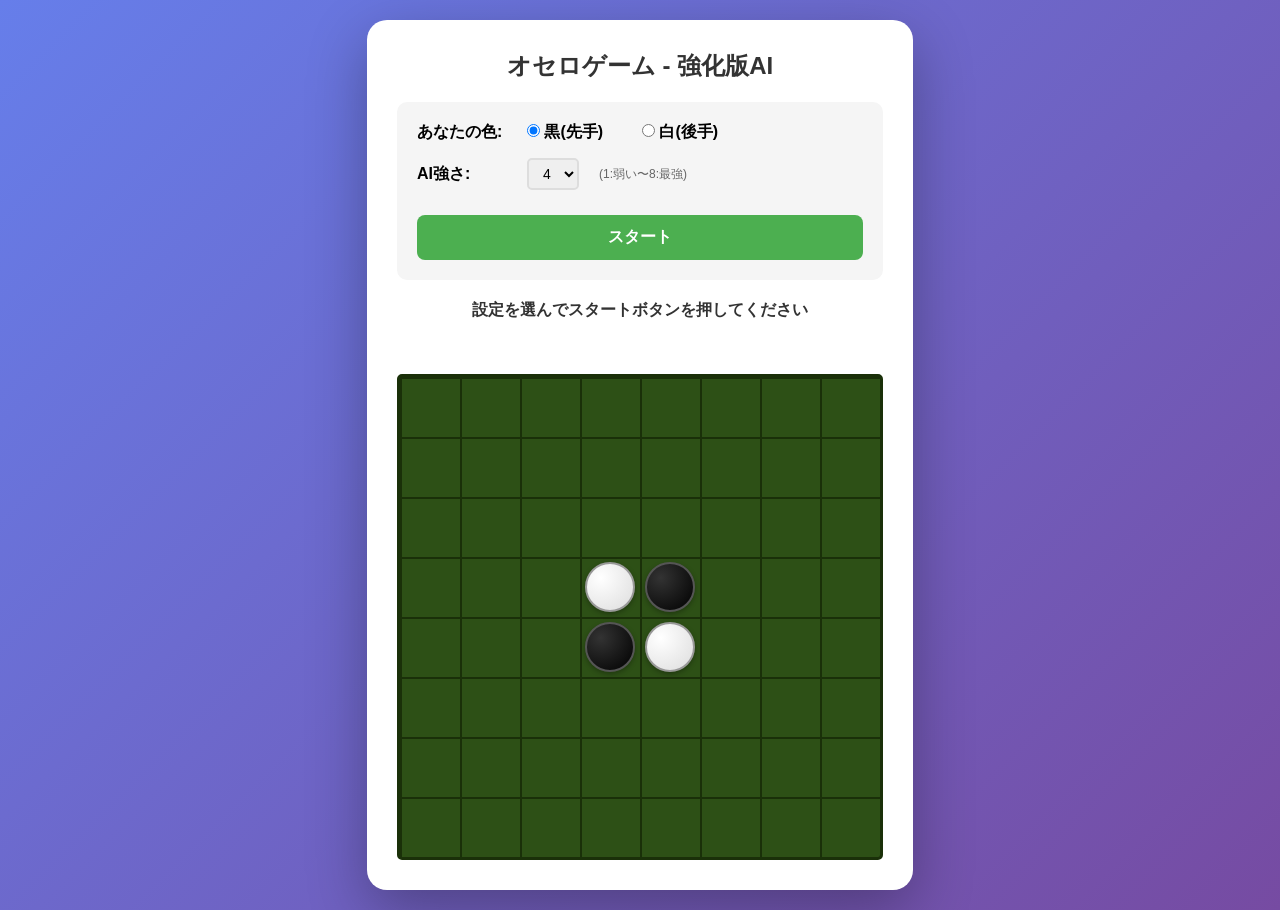
==== index.html @ 438a34d8 "first commit" ====
<!DOCTYPE html>
<html lang="ja">
<head>
    <meta charset="UTF-8">
    <meta name="viewport" content="width=device-width, initial-scale=1.0">
    <title>オセロゲーム - 強化版AI</title>
    <style>
        * {
            margin: 0;
            padding: 0;
            box-sizing: border-box;
        }

        body {
            font-family: 'Arial', sans-serif;
            display: flex;
            justify-content: center;
            align-items: center;
            min-height: 100vh;
            background: linear-gradient(135deg, #667eea 0%, #764ba2 100%);
            padding: 20px;
        }

        .container {
            background: white;
            border-radius: 20px;
            padding: 30px;
            box-shadow: 0 20px 60px rgba(0, 0, 0, 0.3);
            max-width: 600px;
        }

        h1 {
            text-align: center;
            color: #333;
            margin-bottom: 20px;
            font-size: 24px;
        }

        .settings {
            background: #f5f5f5;
            padding: 20px;
            border-radius: 10px;
            margin-bottom: 20px;
        }

        .setting-row {
            margin-bottom: 15px;
            display: flex;
            align-items: center;
            gap: 10px;
        }

        .setting-row label {
            font-weight: bold;
            min-width: 100px;
        }

        .radio-group {
            display: flex;
            gap: 15px;
        }

        select {
            padding: 5px 10px;
            border: 2px solid #ddd;
            border-radius: 5px;
            font-size: 14px;
        }

        .warning {
            font-size: 12px;
            color: #666;
            margin-left: 10px;
        }

        .warning.red {
            color: red;
        }

        .start-button {
            width: 100%;
            padding: 12px;
            font-size: 16px;
            font-weight: bold;
            border: none;
            border-radius: 8px;
            cursor: pointer;
            transition: all 0.3s;
            margin-top: 10px;
        }

        .start-button.green {
            background: #4CAF50;
            color: white;
        }

        .start-button.orange {
            background: #FF9800;
            color: white;
        }

        .start-button:hover {
            transform: translateY(-2px);
            box-shadow: 0 4px 12px rgba(0, 0, 0, 0.2);
        }

        .result {
            text-align: center;
            font-size: 18px;
            font-weight: bold;
            margin: 15px 0;
            padding: 15px;
            border-radius: 10px;
            min-height: 24px;
            display: none;
        }

        .result.win {
            background: #4CAF50;
            color: white;
            display: block;
        }

        .result.lose {
            background: #f44336;
            color: white;
            display: block;
        }

        .result.draw {
            background: #FF9800;
            color: white;
            display: block;
        }

        .status {
            text-align: center;
            font-size: 16px;
            font-weight: bold;
            margin: 15px 0;
            color: #333;
            min-height: 24px;
        }

        .ai-status {
            text-align: center;
            font-size: 14px;
            color: #2196F3;
            margin-bottom: 15px;
            min-height: 20px;
        }

        #board {
            width: 480px;
            height: 480px;
            margin: 0 auto;
            background: #2d5016;
            border: 3px solid #1a3009;
            border-radius: 5px;
            position: relative;
            cursor: pointer;
            box-sizing: content-box;
        }

        .cell {
            position: absolute;
            border: 1px solid #1a3009;
        }

        .piece {
            position: absolute;
            border-radius: 50%;
            transition: all 0.3s;
            box-shadow: 0 2px 5px rgba(0, 0, 0, 0.3);
        }

        .piece.black {
            background: radial-gradient(circle at 30% 30%, #333, #000);
            border: 2px solid #555;
        }

        .piece.white {
            background: radial-gradient(circle at 30% 30%, #fff, #ddd);
            border: 2px solid #999;
        }

        .hint {
            position: absolute;
            border-radius: 50%;
            pointer-events: none;
        }

        .hint.yellow {
            background: rgba(255, 235, 59, 0.6);
        }

        .hint.gray {
            background: rgba(200, 200, 200, 0.4);
        }

        .last-move {
            position: absolute;
            border-radius: 50%;
            background: red;
            border: 2px solid darkred;
            pointer-events: none;
        }

        @media (max-width: 600px) {
            #board {
                width: 320px;
                height: 320px;
            }

            .container {
                padding: 15px;
            }
        }
    </style>
</head>
<body>
    <div class="container">
        <h1>オセロゲーム - 強化版AI</h1>
        
        <div class="settings">
            <div class="setting-row">
                <label>あなたの色:</label>
                <div class="radio-group">
                    <label><input type="radio" name="color" value="1" checked> 黒(先手)</label>
                    <label><input type="radio" name="color" value="2"> 白(後手)</label>
                </div>
            </div>
            
            <div class="setting-row">
                <label>AI強さ:</label>
                <select id="depth">
                    <option value="1">1</option>
                    <option value="2">2</option>
                    <option value="3">3</option>
                    <option value="4" selected>4</option>
                    <option value="5">5</option>
                    <option value="6">6</option>
                    <option value="7">7</option>
                    <option value="8">8</option>
                </select>
                <span class="warning" id="depthWarning">(1:弱い〜8:最強)</span>
            </div>
            
            <button class="start-button green" id="startButton">スタート</button>
        </div>
        
        <div class="result" id="result"></div>
        <div class="status" id="status">設定を選んでスタートボタンを押してください</div>
        <div class="ai-status" id="aiStatus"></div>
        
        <div id="board"></div>
    </div>

    <script>
        class OthelloGame {
            constructor() {
                this.boardSize = 8;
                this.cellSize = 60;
                this.board = [];
                this.currentPlayer = 1;
                this.gameOver = false;
                this.thinking = false;
                this.lastCpuMove = null;
                this.gameStarted = false;
                this.playerColor = 1;
                this.cpuColor = 2;
                this.searchDepth = 4;
                this.nodesSearched = 0;
                this.winningTree = {};
                this.thinkingInterval = null;
                this.thinkingIndex = 0;
                this.thinkingSymbols = ['|', '/', '-', '\\'];
                this.thinkingBaseText = '';
                
                this.positionWeights = [
                    [120, -20,  20,   5,   5,  20, -20, 120],
                    [-20, -40,  -5,  -5,  -5,  -5, -40, -20],
                    [ 20,  -5,  15,   3,   3,  15,  -5,  20],
                    [  5,  -5,   3,   3,   3,   3,  -5,   5],
                    [  5,  -5,   3,   3,   3,   3,  -5,   5],
                    [ 20,  -5,  15,   3,   3,  15,  -5,  20],
                    [-20, -40,  -5,  -5,  -5,  -5, -40, -20],
                    [120, -20,  20,   5,   5,  20, -20, 120]
                ];
                
                this.initElements();
                this.initEventListeners();
                this.drawInitialBoard();
            }
            
            initElements() {
                this.boardElement = document.getElementById('board');
                this.statusElement = document.getElementById('status');
                this.aiStatusElement = document.getElementById('aiStatus');
                this.resultElement = document.getElementById('result');
                this.startButton = document.getElementById('startButton');
                this.depthSelect = document.getElementById('depth');
                this.depthWarning = document.getElementById('depthWarning');
                
                if (window.innerWidth <= 600) {
                    this.cellSize = 40;
                    this.boardElement.style.width = '320px';
                    this.boardElement.style.height = '320px';
                }
            }
            
            initEventListeners() {
                this.startButton.addEventListener('click', () => this.toggleGame());
                this.depthSelect.addEventListener('change', () => this.updateDepthWarning());
                this.boardElement.addEventListener('click', (e) => this.onClick(e));
            }
            
            updateDepthWarning() {
                const depth = parseInt(this.depthSelect.value);
                if (depth >= 6) {
                    this.depthWarning.textContent = '(1:弱い〜8:最強) ※思考時間が長くなる可能性あり';
                    this.depthWarning.classList.add('red');
                } else {
                    this.depthWarning.textContent = '(1:弱い〜8:最強)';
                    this.depthWarning.classList.remove('red');
                }
            }
            
            toggleGame() {
                if (!this.gameStarted) {
                    this.startGame();
                } else {
                    this.stopGame();
                }
            }
            
            startGame() {
                this.gameStarted = true;
                this.gameOver = false;
                this.thinking = false;
                this.winningTree = {};
                
                const colorRadios = document.querySelectorAll('input[name="color"]');
                this.playerColor = parseInt(Array.from(colorRadios).find(r => r.checked).value);
                this.cpuColor = 3 - this.playerColor;
                this.searchDepth = parseInt(this.depthSelect.value);
                
                this.startButton.textContent = '中断';
                this.startButton.classList.remove('green');
                this.startButton.classList.add('orange');
                this.depthSelect.disabled = true;
                colorRadios.forEach(r => r.disabled = true);
                
                this.resetBoard();
                this.currentPlayer = 1;
                this.drawBoard();
                this.updateStatus();
                
                if (this.playerColor === 2) {
                    setTimeout(() => this.cpuTurn(), 500);
                }
            }
            
            stopGame() {
                this.gameStarted = false;
                this.gameOver = false;
                this.thinking = false;
                this.winningTree = {};
                this.stopThinkingAnimation();
                
                this.startButton.textContent = 'スタート';
                this.startButton.classList.remove('orange');
                this.startButton.classList.add('green');
                this.depthSelect.disabled = false;
                document.querySelectorAll('input[name="color"]').forEach(r => r.disabled = false);
                
                this.aiStatusElement.textContent = '';
                this.resultElement.style.display = 'none';
                this.resultElement.className = 'result';
                this.statusElement.textContent = '設定を選んでスタートボタンを押してください';
            }
            
            resetBoard() {
                this.board = Array(this.boardSize).fill().map(() => Array(this.boardSize).fill(0));
                const mid = this.boardSize / 2;
                this.board[mid-1][mid-1] = this.board[mid][mid] = 2;
                this.board[mid-1][mid] = this.board[mid][mid-1] = 1;
                this.lastCpuMove = null;
                this.nodesSearched = 0;
            }
            
            drawInitialBoard() {
                this.boardElement.innerHTML = '';
                
                for (let i = 0; i <= this.boardSize; i++) {
                    const vLine = document.createElement('div');
                    vLine.style.cssText = `
                        position: absolute;
                        left: ${i * this.cellSize}px;
                        top: 0;
                        width: 2px;
                        height: ${this.boardSize * this.cellSize}px;
                        background: #1a3009;
                    `;
                    this.boardElement.appendChild(vLine);
                    
                    const hLine = document.createElement('div');
                    hLine.style.cssText = `
                        position: absolute;
                        left: 0;
                        top: ${i * this.cellSize}px;
                        width: ${this.boardSize * this.cellSize}px;
                        height: 2px;
                        background: #1a3009;
                    `;
                    this.boardElement.appendChild(hLine);
                }
                
                const mid = this.boardSize / 2;
                this.drawPiece(mid-1, mid-1, 2);
                this.drawPiece(mid, mid, 2);
                this.drawPiece(mid-1, mid, 1);
                this.drawPiece(mid, mid-1, 1);
            }
            
            drawBoard() {
                const pieces = this.boardElement.querySelectorAll('.piece, .hint, .last-move');
                pieces.forEach(p => p.remove());
                
                for (let row = 0; row < this.boardSize; row++) {
                    for (let col = 0; col < this.boardSize; col++) {
                        if (this.board[row][col] !== 0) {
                            this.drawPiece(row, col, this.board[row][col]);
                        }
                    }
                }
                
                if (!this.gameOver && this.gameStarted) {
                    const validMoves = this.getValidMoves(this.currentPlayer);
                    const hintColor = this.currentPlayer === this.playerColor ? 'yellow' : 'gray';
                    
                    validMoves.forEach(([row, col]) => {
                        const hint = document.createElement('div');
                        hint.className = `hint ${hintColor}`;
                        const x = col * this.cellSize + this.cellSize / 2;
                        const y = row * this.cellSize + this.cellSize / 2;
                        hint.style.cssText = `
                            left: ${x - 6}px;
                            top: ${y - 6}px;
                            width: 12px;
                            height: 12px;
                        `;
                        this.boardElement.appendChild(hint);
                    });
                }
                
                if (this.lastCpuMove) {
                    const [row, col] = this.lastCpuMove;
                    const marker = document.createElement('div');
                    marker.className = 'last-move';
                    const x = col * this.cellSize + this.cellSize / 2;
                    const y = row * this.cellSize + this.cellSize / 2;
                    marker.style.cssText = `
                        left: ${x - 8}px;
                        top: ${y - 8}px;
                        width: 16px;
                        height: 16px;
                    `;
                    this.boardElement.appendChild(marker);
                }
            }
            
            drawPiece(row, col, player) {
                const piece = document.createElement('div');
                piece.className = `piece ${player === 1 ? 'black' : 'white'}`;
                const x = col * this.cellSize + 5;
                const y = row * this.cellSize + 5;
                const size = this.cellSize - 10;
                piece.style.cssText = `
                    left: ${x}px;
                    top: ${y}px;
                    width: ${size}px;
                    height: ${size}px;
                `;
                this.boardElement.appendChild(piece);
            }
            
            onClick(event) {
                if (this.gameOver || this.currentPlayer !== this.playerColor || 
                    this.thinking || !this.gameStarted) {
                    return;
                }
                
                const rect = this.boardElement.getBoundingClientRect();
                const x = event.clientX - rect.left;
                const y = event.clientY - rect.top;
                
                const col = Math.floor(x / this.cellSize);
                const row = Math.floor(y / this.cellSize);
                
                if (row >= 0 && row < this.boardSize && col >= 0 && col < this.boardSize) {
                    if (this.isValidMove(row, col, this.currentPlayer)) {
                        this.lastCpuMove = null;
                        this.makeMove(row, col, this.currentPlayer);
                        this.drawBoard();
                        this.updateStatus();
                        
                        if (!this.gameOver) {
                            // 相手が置けるかチェック
                            const opponentMoves = this.getValidMoves(this.currentPlayer);
                            if (opponentMoves.length === 0) {
                                // 相手が置けない場合、自分のターンに戻る
                                this.currentPlayer = this.playerColor;
                                this.drawBoard();
                                this.updateStatus();
                                
                                // 自分も置けない場合はゲーム終了
                                const myMoves = this.getValidMoves(this.playerColor);
                                if (myMoves.length === 0) {
                                    this.checkGameOver();
                                }
                            } else if (this.currentPlayer === this.cpuColor) {
                                // CPUのターンなら実行
                                setTimeout(() => this.cpuTurn(), 300);
                            }
                        }
                    }
                }
            }
            
            cpuTurn() {
                if (this.gameOver || this.thinking || !this.gameStarted || 
                    this.currentPlayer !== this.cpuColor) {
                    return;
                }
                
                const validMoves = this.getValidMoves(this.cpuColor);
                if (validMoves.length === 0) {
                    this.currentPlayer = this.playerColor;
                    this.checkGameOver();
                    return;
                }
                
                const boardHash = this.getBoardHash();
                if (this.winningTree[boardHash]) {
                    const bestMove = this.winningTree[boardHash];
                    this.lastCpuMove = bestMove;
                    this.makeMove(bestMove[0], bestMove[1], this.cpuColor);
                    this.drawBoard();
                    this.updateStatus();
                    this.aiStatusElement.textContent = '必勝 | 勝ち筋ツリーから即座に応手';
                    if (!this.gameOver) {
                        // プレイヤーが置けるかチェック
                        const playerMoves = this.getValidMoves(this.playerColor);
                        if (playerMoves.length === 0) {
                            // プレイヤーが置けない場合、CPUが連続で打つ
                            this.currentPlayer = this.cpuColor;
                            this.drawBoard();
                            this.updateStatus();
                            
                            const cpuMoves = this.getValidMoves(this.cpuColor);
                            if (cpuMoves.length === 0) {
                                this.checkGameOver();
                            } else {
                                setTimeout(() => this.cpuTurn(), 1000);
                            }
                        }
                    }
                    return;
                }
                
                this.thinking = true;
                this.drawBoard();
                
                const emptyCells = this.board.flat().filter(c => c === 0).length;
                const thresholds = {1:3, 2:3, 3:5, 4:7, 5:9, 6:11, 7:11, 8:13};
                const threshold = thresholds[this.searchDepth] || 14;
                
                let depth;
                if (emptyCells <= threshold) {
                    depth = emptyCells;
                    this.thinkingBaseText = `AIが思考中...(終盤完全読み: 残り${emptyCells}手)`;
                } else {
                    depth = this.searchDepth;
                    this.thinkingBaseText = `AIが思考中...(深さ${depth}で探索)`;
                }
                
                this.startThinkingAnimation();
                
                setTimeout(() => {
                    const startTime = Date.now();
                    this.nodesSearched = 0;
                    
                    const [bestMove, bestScore] = this.alphaBetaSearch(depth, this.cpuColor);
                    const elapsed = (Date.now() - startTime) / 1000;
                    
                    this.finishCpuThinking(bestMove, bestScore, elapsed);
                }, 100);
            }
            
            startThinkingAnimation() {
                this.thinkingIndex = 0;
                this.updateThinkingAnimation();
            }
            
            updateThinkingAnimation() {
                if (this.thinking && this.gameStarted) {
                    const symbol = this.thinkingSymbols[this.thinkingIndex];
                    this.aiStatusElement.textContent = `${this.thinkingBaseText} ${symbol}`;
                    this.thinkingIndex = (this.thinkingIndex + 1) % this.thinkingSymbols.length;
                    this.thinkingInterval = setTimeout(() => this.updateThinkingAnimation(), 100);
                }
            }
            
            stopThinkingAnimation() {
                if (this.thinkingInterval) {
                    clearTimeout(this.thinkingInterval);
                    this.thinkingInterval = null;
                }
            }
            
            finishCpuThinking(bestMove, bestScore, elapsed) {
                this.stopThinkingAnimation();
                
                if (bestMove) {
                    this.lastCpuMove = bestMove;
                    this.makeMove(bestMove[0], bestMove[1], this.cpuColor);
                    this.drawBoard();
                    this.updateStatus();
                    
                    const scoreText = this.formatScore(bestScore);
                    this.aiStatusElement.textContent = 
                        `評価値: ${scoreText} | 探索ノード数: ${this.nodesSearched} | 時間: ${elapsed.toFixed(2)}秒`;
                }
                
                this.thinking = false;
                
                if (!this.gameOver) {
                    // プレイヤーが置けるかチェック
                    const playerMoves = this.getValidMoves(this.playerColor);
                    if (playerMoves.length === 0) {
                        // プレイヤーが置けない場合、CPUが連続で打つ
                        this.currentPlayer = this.cpuColor;
                        this.drawBoard();
                        this.updateStatus();
                        
                        // CPUも置けない場合はゲーム終了
                        const cpuMoves = this.getValidMoves(this.cpuColor);
                        if (cpuMoves.length === 0) {
                            this.checkGameOver();
                        } else {
                            setTimeout(() => this.cpuTurn(), 1000);
                        }
                    }
                }
            }
            
            formatScore(score) {
                if (score >= 10000) {
                    return `+${score - 10000}石差で勝ち`;
                } else if (score <= -10000) {
                    return `-${Math.abs(score + 10000)}石差で負け`;
                } else {
                    return score.toString();
                }
            }
            
            alphaBetaSearch(depth, player) {
                const validMoves = this.getValidMoves(player);
                
                if (validMoves.length === 0) {
                    return [null, this.evaluateBoard(player)];
                }
                
                let orderedMoves = this.orderMoves(validMoves, player);
                
                if (this.searchDepth >= 6 && orderedMoves.length > 8) {
                    orderedMoves = orderedMoves.slice(0, 8);
                }
                
                let bestMove = null;
                let alpha = -Infinity;
                const beta = Infinity;
                
                for (const move of orderedMoves) {
                    const boardCopy = this.copyBoard();
                    this.applyMove(move[0], move[1], player);
                    
                    const score = this.minimax(depth - 1, 3 - player, alpha, beta, false);
                    
                    this.board = boardCopy;
                    
                    if (score > alpha) {
                        alpha = score;
                        bestMove = move;
                    }
                }
                
                return [bestMove, alpha];
            }
            
            minimax(depth, player, alpha, beta, maximizing) {
                this.nodesSearched++;
                
                const emptyCells = this.board.flat().filter(c => c === 0).length;
                const playerStones = this.board.flat().filter(c => c === player).length;
                const opponent = 3 - player;
                const opponentStones = this.board.flat().filter(c => c === opponent).length;
                
                if (emptyCells === 0 || playerStones === 0 || opponentStones === 0) {
                    return this.evaluateBoard(this.cpuColor);
                }
                
                const validMoves = this.getValidMoves(player);
                const opponentMoves = this.getValidMoves(opponent);
                
                if (depth === 0 || (validMoves.length === 0 && opponentMoves.length === 0)) {
                    return this.evaluateBoard(this.cpuColor);
                }
                
                if (validMoves.length === 0) {
                    return this.minimax(depth - 1, opponent, alpha, beta, !maximizing);
                }
                
                let orderedMoves = this.orderMoves(validMoves, player);
                
                if (this.searchDepth >= 6 && orderedMoves.length > 6) {
                    orderedMoves = orderedMoves.slice(0, 6);
                }
                
                if (maximizing) {
                    let maxEval = -Infinity;
                    for (const move of orderedMoves) {
                        const boardCopy = this.copyBoard();
                        this.applyMove(move[0], move[1], player);
                        
                        const evalScore = this.minimax(depth - 1, opponent, alpha, beta, false);
                        
                        this.board = boardCopy;
                        
                        maxEval = Math.max(maxEval, evalScore);
                        alpha = Math.max(alpha, evalScore);
                        
                        if (beta <= alpha) break;
                    }
                    return maxEval;
                } else {
                    let minEval = Infinity;
                    for (const move of orderedMoves) {
                        const boardCopy = this.copyBoard();
                        this.applyMove(move[0], move[1], player);
                        
                        const evalScore = this.minimax(depth - 1, opponent, alpha, beta, true);
                        
                        this.board = boardCopy;
                        
                        minEval = Math.min(minEval, evalScore);
                        beta = Math.min(beta, evalScore);
                        
                        if (beta <= alpha) break;
                    }
                    return minEval;
                }
            }
            
            evaluateBoard(player) {
                const opponent = 3 - player;
                const emptyCells = this.board.flat().filter(c => c === 0).length;
                
                const playerCount = this.board.flat().filter(c => c === player).length;
                const opponentCount = this.board.flat().filter(c => c === opponent).length;
                
                if (emptyCells === 0 || playerCount === 0 || opponentCount === 0) {
                    const diff = playerCount - opponentCount;
                    if (diff > 0) return 10000 + diff;
                    if (diff < 0) return -10000 + diff;
                    return 0;
                }
                
                const playerMoves = this.getValidMoves(player).length;
                const opponentMoves = this.getValidMoves(opponent).length;
                
                if (playerMoves === 0 && opponentMoves === 0) {
                    const diff = playerCount - opponentCount;
                    if (diff > 0) return 10000 + diff;
                    if (diff < 0) return -10000 + diff;
                    return 0;
                }
                
                let score = 0;
                
                if (emptyCells > 15) {
                    let posScore = 0;
                    for (let r = 0; r < this.boardSize; r++) {
                        for (let c = 0; c < this.boardSize; c++) {
                            if (this.board[r][c] === player) {
                                posScore += this.positionWeights[r][c];
                            } else if (this.board[r][c] === opponent) {
                                posScore -= this.positionWeights[r][c];
                            }
                        }
                    }
                    score += posScore * 2;
                }
                
                const stableScore = (this.countStableDiscs(player) - 
                                    this.countStableDiscs(opponent)) * 25;
                score += stableScore;
                
                if (emptyCells > 20) {
                    score += (playerMoves - opponentMoves) * 3;
                } else if (emptyCells > 10) {
                    score += (playerMoves - opponentMoves * 1.5) * 5;
                } else {
                    score += (playerMoves * 2 - opponentMoves) * 10;
                }
                
                if (emptyCells > 15) {
                    const playerFrontier = this.countFrontierDiscs(player);
                    const opponentFrontier = this.countFrontierDiscs(opponent);
                    score += (opponentFrontier - playerFrontier) * 2;
                }
                
                if (emptyCells <= 10) {
                    score += (playerCount - opponentCount) * 10;
                }
                
                return Math.max(-9999, Math.min(9999, score));
            }
            
            countStableDiscs(player) {
                let stable = 0;
                const corners = [[0,0], [0,7], [7,0], [7,7]];
                
                for (const [r, c] of corners) {
                    if (this.board[r][c] === player) {
                        stable++;
                        
                        if (r === 0 && c === 0) {
                            for (let i = 1; i < 8; i++) {
                                if (this.board[0][i] !== player) break;
                                stable++;
                            }
                            for (let i = 1; i < 8; i++) {
                                if (this.board[i][0] !== player) break;
                                stable++;
                            }
                        } else if (r === 0 && c === 7) {
                            for (let i = 6; i >= 0; i--) {
                                if (this.board[0][i] !== player) break;
                                stable++;
                            }
                            for (let i = 1; i < 8; i++) {
                                if (this.board[i][7] !== player) break;
                                stable++;
                            }
                        } else if (r === 7 && c === 0) {
                            for (let i = 1; i < 8; i++) {
                                if (this.board[7][i] !== player) break;
                                stable++;
                            }
                            for (let i = 6; i >= 0; i--) {
                                if (this.board[i][0] !== player) break;
                                stable++;
                            }
                        } else if (r === 7 && c === 7) {
                            for (let i = 6; i >= 0; i--) {
                                if (this.board[7][i] !== player) break;
                                stable++;
                            }
                            for (let i = 6; i >= 0; i--) {
                                if (this.board[i][7] !== player) break;
                                stable++;
                            }
                        }
                    }
                }
                return stable;
            }
            
            countFrontierDiscs(player) {
                let frontier = 0;
                const directions = [[-1,-1], [-1,0], [-1,1], [0,-1], [0,1], [1,-1], [1,0], [1,1]];
                
                for (let row = 0; row < this.boardSize; row++) {
                    for (let col = 0; col < this.boardSize; col++) {
                        if (this.board[row][col] === player) {
                            for (const [dr, dc] of directions) {
                                const nr = row + dr;
                                const nc = col + dc;
                                if (nr >= 0 && nr < this.boardSize && nc >= 0 && nc < this.boardSize) {
                                    if (this.board[nr][nc] === 0) {
                                        frontier++;
                                        break;
                                    }
                                }
                            }
                        }
                    }
                }
                return frontier;
            }
            
            orderMoves(moves, player) {
                const corners = [[0,0], [0,7], [7,0], [7,7]];
                const cornerAdjacent = [
                    [0,1], [1,0], [1,1],
                    [0,6], [1,6], [1,7],
                    [6,0], [6,1], [7,1],
                    [6,6], [6,7], [7,6]
                ];
                
                return moves.sort((a, b) => {
                    const [ar, ac] = a;
                    const [br, bc] = b;
                    
                    const aIsCorner = corners.some(([r,c]) => r === ar && c === ac);
                    const bIsCorner = corners.some(([r,c]) => r === br && c === bc);
                    if (aIsCorner && !bIsCorner) return -1;
                    if (!aIsCorner && bIsCorner) return 1;
                    
                    const aIsEdge = ar === 0 || ar === 7 || ac === 0 || ac === 7;
                    const bIsEdge = br === 0 || br === 7 || bc === 0 || bc === 7;
                    
                    if (aIsEdge && !bIsEdge) {
                        const aIsCornerAdj = cornerAdjacent.some(([r,c]) => r === ar && c === ac);
                        if (!aIsCornerAdj) return -1;
                    }
                    if (!aIsEdge && bIsEdge) {
                        const bIsCornerAdj = cornerAdjacent.some(([r,c]) => r === br && c === bc);
                        if (!bIsCornerAdj) return 1;
                    }
                    
                    const aDist = Math.abs(ar - 3.5) + Math.abs(ac - 3.5);
                    const bDist = Math.abs(br - 3.5) + Math.abs(bc - 3.5);
                    return aDist - bDist;
                });
            }
            
            applyMove(row, col, player) {
                const flipped = this.getFlippedPieces(row, col, player);
                this.board[row][col] = player;
                for (const [r, c] of flipped) {
                    this.board[r][c] = player;
                }
            }
            
            isValidMove(row, col, player) {
                if (this.board[row][col] !== 0) return false;
                return this.getFlippedPieces(row, col, player).length > 0;
            }
            
            getFlippedPieces(row, col, player) {
                if (this.board[row][col] !== 0) return [];
                
                const opponent = 3 - player;
                const flipped = [];
                const directions = [[-1,-1], [-1,0], [-1,1], [0,-1], [0,1], [1,-1], [1,0], [1,1]];
                
                for (const [dr, dc] of directions) {
                    const tempFlipped = [];
                    let r = row + dr;
                    let c = col + dc;
                    
                    while (r >= 0 && r < this.boardSize && c >= 0 && c < this.boardSize) {
                        if (this.board[r][c] === opponent) {
                            tempFlipped.push([r, c]);
                        } else if (this.board[r][c] === player) {
                            flipped.push(...tempFlipped);
                            break;
                        } else {
                            break;
                        }
                        r += dr;
                        c += dc;
                    }
                }
                
                return flipped;
            }
            
            getValidMoves(player) {
                const moves = [];
                for (let row = 0; row < this.boardSize; row++) {
                    for (let col = 0; col < this.boardSize; col++) {
                        if (this.isValidMove(row, col, player)) {
                            moves.push([row, col]);
                        }
                    }
                }
                return moves;
            }
            
            makeMove(row, col, player) {
                const flipped = this.getFlippedPieces(row, col, player);
                this.board[row][col] = player;
                
                for (const [r, c] of flipped) {
                    this.board[r][c] = player;
                }
                
                this.currentPlayer = 3 - player;
                this.checkGameOver();
            }
            
            checkGameOver() {
                const player1Moves = this.getValidMoves(1);
                const player2Moves = this.getValidMoves(2);
                
                if (player1Moves.length === 0 && player2Moves.length === 0) {
                    this.gameOver = true;
                    this.drawBoard();
                    this.updateStatus();
                    setTimeout(() => this.showResultAndReset(), 500);
                } else if (player1Moves.length === 0 && this.currentPlayer === 1) {
                    this.currentPlayer = 2;
                    this.drawBoard();
                    this.updateStatus();
                    if (this.cpuColor === 2) {
                        setTimeout(() => this.cpuTurn(), 1000);
                    }
                } else if (player2Moves.length === 0 && this.currentPlayer === 2) {
                    this.currentPlayer = 1;
                    this.drawBoard();
                    this.updateStatus();
                    if (this.cpuColor === 1) {
                        setTimeout(() => this.cpuTurn(), 1000);
                    }
                }
            }
            
            showResultAndReset() {
                // 結果表示はステータスラベルで行うので、結果ボックスは使わない
                // ゲーム終了後も盤面はそのまま表示
            }
            
            updateStatus() {
                const blackCount = this.board.flat().filter(c => c === 1).length;
                const whiteCount = this.board.flat().filter(c => c === 2).length;
                
                if (this.gameOver) {
                    let result;
                    if (this.playerColor === 1) {
                        if (blackCount > whiteCount) {
                            result = `ゲーム終了! 黒: ${blackCount} vs 白: ${whiteCount} - 🎉 あなたの勝ちです!`;
                        } else if (whiteCount > blackCount) {
                            result = `ゲーム終了! 黒: ${blackCount} vs 白: ${whiteCount} - CPUの勝ちです`;
                        } else {
                            result = `ゲーム終了! 黒: ${blackCount} vs 白: ${whiteCount} - 引き分けです`;
                        }
                    } else {
                        if (whiteCount > blackCount) {
                            result = `ゲーム終了! 黒: ${blackCount} vs 白: ${whiteCount} - 🎉 あなたの勝ちです!`;
                        } else if (blackCount > whiteCount) {
                            result = `ゲーム終了! 黒: ${blackCount} vs 白: ${whiteCount} - CPUの勝ちです`;
                        } else {
                            result = `ゲーム終了! 黒: ${blackCount} vs 白: ${whiteCount} - 引き分けです`;
                        }
                    }
                    this.statusElement.textContent = result;
                } else {
                    const turnName = this.currentPlayer === 1 ? '黒' : '白';
                    
                    if (this.currentPlayer === this.playerColor) {
                        this.statusElement.textContent = `あなた(${turnName})のターン | 黒: ${blackCount} vs 白: ${whiteCount}`;
                    } else {
                        this.statusElement.textContent = `CPU(${turnName})のターン | 黒: ${blackCount} vs 白: ${whiteCount}`;
                    }
                }
            }
            
            showResult() {
                const blackCount = this.board.flat().filter(c => c === 1).length;
                const whiteCount = this.board.flat().filter(c => c === 2).length;
                
                let result, resultClass;
                if (this.playerColor === 1) {
                    if (blackCount > whiteCount) {
                        result = `🎉 あなたの勝ちです! 黒: ${blackCount} vs 白: ${whiteCount}`;
                        resultClass = 'win';
                    } else if (whiteCount > blackCount) {
                        result = `CPUの勝ちです! 黒: ${blackCount} vs 白: ${whiteCount}`;
                        resultClass = 'lose';
                    } else {
                        result = `引き分けです! 黒: ${blackCount} vs 白: ${whiteCount}`;
                        resultClass = 'draw';
                    }
                } else {
                    if (whiteCount > blackCount) {
                        result = `🎉 あなたの勝ちです! 黒: ${blackCount} vs 白: ${whiteCount}`;
                        resultClass = 'win';
                    } else if (blackCount > whiteCount) {
                        result = `CPUの勝ちです! 黒: ${blackCount} vs 白: ${whiteCount}`;
                        resultClass = 'lose';
                    } else {
                        result = `引き分けです! 黒: ${blackCount} vs 白: ${whiteCount}`;
                        resultClass = 'draw';
                    }
                }
                
                this.resultElement.textContent = result;
                this.resultElement.className = `result ${resultClass}`;
            }
            
            copyBoard() {
                return this.board.map(row => [...row]);
            }
            
            getBoardHash() {
                return this.board.map(row => row.join('')).join('|');
            }
        }
        
        // ゲーム開始
        document.addEventListener('DOMContentLoaded', () => {
            new OthelloGame();
        });
    </script>
</body>
</html>
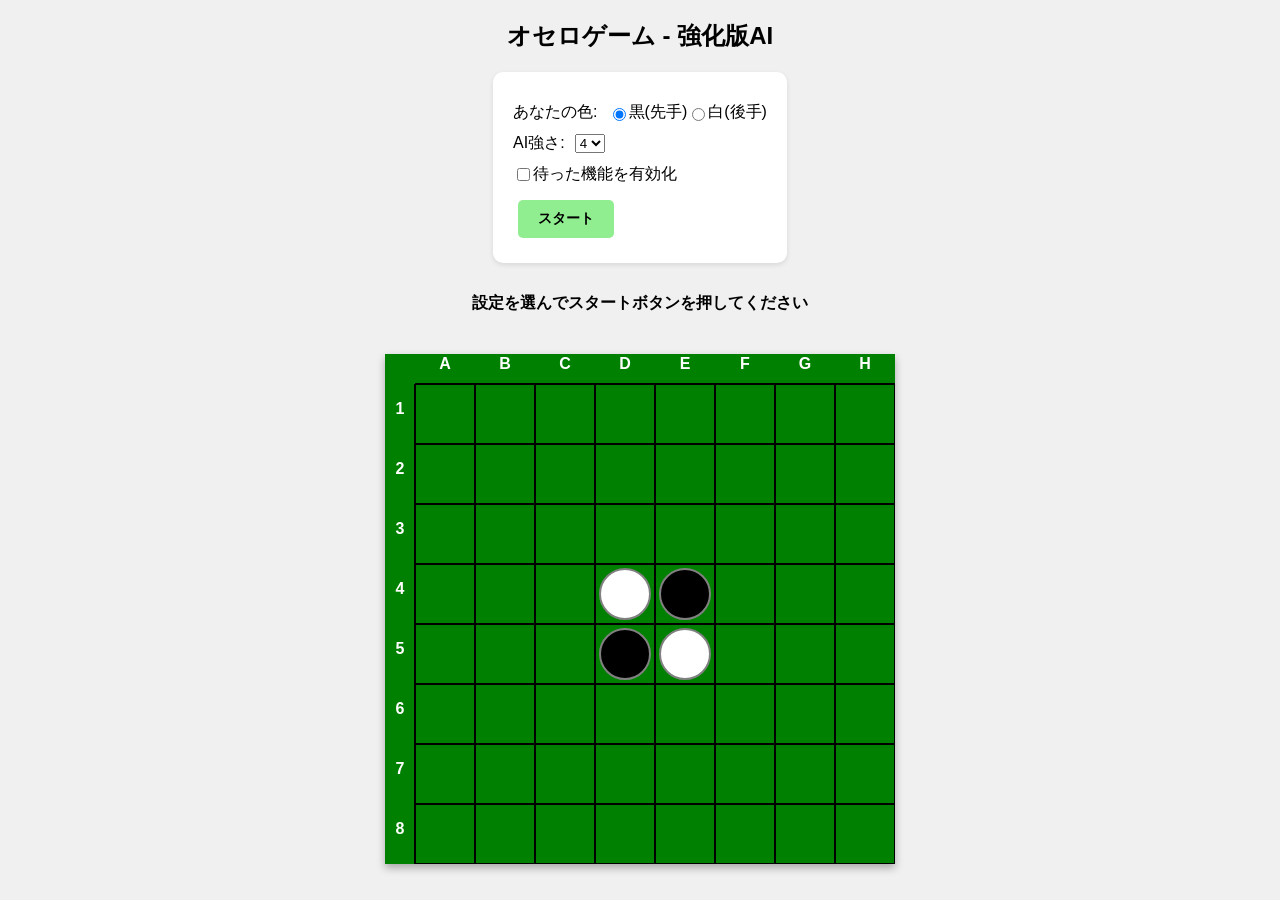
==== commit 6ae9cc54: "update page" ====
--- a/index.html
+++ b/index.html
@@ -5,1116 +5,569 @@
     <meta name="viewport" content="width=device-width, initial-scale=1.0">
     <title>オセロゲーム - 強化版AI</title>
     <style>
-        * {
-            margin: 0;
-            padding: 0;
-            box-sizing: border-box;
-        }
-
         body {
-            font-family: 'Arial', sans-serif;
+            font-family: Arial, sans-serif;
             display: flex;
-            justify-content: center;
+            flex-direction: column;
             align-items: center;
-            min-height: 100vh;
-            background: linear-gradient(135deg, #667eea 0%, #764ba2 100%);
-            padding: 20px;
-        }
-
-        .container {
-            background: white;
-            border-radius: 20px;
-            padding: 30px;
-            box-shadow: 0 20px 60px rgba(0, 0, 0, 0.3);
-            max-width: 600px;
-        }
-
-        h1 {
-            text-align: center;
-            color: #333;
+            background-color: #f0f0f0;
+            margin: 20px;
+        }
+        
+        #title {
+            font-size: 24px;
+            font-weight: bold;
             margin-bottom: 20px;
-            font-size: 24px;
-        }
-
-        .settings {
-            background: #f5f5f5;
+        }
+        
+        .settings-frame {
+            background-color: white;
             padding: 20px;
             border-radius: 10px;
+            box-shadow: 0 2px 5px rgba(0,0,0,0.1);
             margin-bottom: 20px;
         }
-
+        
         .setting-row {
-            margin-bottom: 15px;
+            margin: 10px 0;
             display: flex;
             align-items: center;
-            gap: 10px;
-        }
-
+        }
+        
         .setting-row label {
+            margin-right: 10px;
+        }
+        
+        button {
+            padding: 10px 20px;
+            font-size: 14px;
+            border: none;
+            border-radius: 5px;
+            cursor: pointer;
             font-weight: bold;
-            min-width: 100px;
-        }
-
-        .radio-group {
-            display: flex;
-            gap: 15px;
-        }
-
-        select {
-            padding: 5px 10px;
-            border: 2px solid #ddd;
-            border-radius: 5px;
+            margin: 5px;
+        }
+        
+        #startButton {
+            background-color: lightgreen;
+        }
+        
+        #undoButton {
+            background-color: lightyellow;
+        }
+        
+        button:disabled {
+            opacity: 0.5;
+            cursor: not-allowed;
+        }
+        
+        #status {
+            font-size: 16px;
+            margin: 10px 0;
+            font-weight: bold;
+        }
+        
+        #aiStatus {
             font-size: 14px;
-        }
-
-        .warning {
-            font-size: 12px;
-            color: #666;
-            margin-left: 10px;
-        }
-
-        .warning.red {
-            color: red;
-        }
-
-        .start-button {
-            width: 100%;
-            padding: 12px;
-            font-size: 16px;
-            font-weight: bold;
-            border: none;
-            border-radius: 8px;
-            cursor: pointer;
-            transition: all 0.3s;
-            margin-top: 10px;
-        }
-
-        .start-button.green {
-            background: #4CAF50;
-            color: white;
-        }
-
-        .start-button.orange {
-            background: #FF9800;
-            color: white;
-        }
-
-        .start-button:hover {
-            transform: translateY(-2px);
-            box-shadow: 0 4px 12px rgba(0, 0, 0, 0.2);
-        }
-
-        .result {
-            text-align: center;
-            font-size: 18px;
-            font-weight: bold;
-            margin: 15px 0;
-            padding: 15px;
-            border-radius: 10px;
-            min-height: 24px;
-            display: none;
-        }
-
-        .result.win {
-            background: #4CAF50;
-            color: white;
-            display: block;
-        }
-
-        .result.lose {
-            background: #f44336;
-            color: white;
-            display: block;
-        }
-
-        .result.draw {
-            background: #FF9800;
-            color: white;
-            display: block;
-        }
-
-        .status {
-            text-align: center;
-            font-size: 16px;
-            font-weight: bold;
-            margin: 15px 0;
-            color: #333;
-            min-height: 24px;
-        }
-
-        .ai-status {
-            text-align: center;
-            font-size: 14px;
-            color: #2196F3;
-            margin-bottom: 15px;
+            color: blue;
+            margin: 5px 0;
             min-height: 20px;
         }
-
-        #board {
-            width: 480px;
-            height: 480px;
-            margin: 0 auto;
-            background: #2d5016;
-            border: 3px solid #1a3009;
-            border-radius: 5px;
-            position: relative;
-            cursor: pointer;
-            box-sizing: content-box;
-        }
-
-        .cell {
-            position: absolute;
-            border: 1px solid #1a3009;
-        }
-
-        .piece {
-            position: absolute;
-            border-radius: 50%;
-            transition: all 0.3s;
-            box-shadow: 0 2px 5px rgba(0, 0, 0, 0.3);
-        }
-
-        .piece.black {
-            background: radial-gradient(circle at 30% 30%, #333, #000);
-            border: 2px solid #555;
-        }
-
-        .piece.white {
-            background: radial-gradient(circle at 30% 30%, #fff, #ddd);
-            border: 2px solid #999;
-        }
-
-        .hint {
-            position: absolute;
-            border-radius: 50%;
-            pointer-events: none;
-        }
-
-        .hint.yellow {
-            background: rgba(255, 235, 59, 0.6);
-        }
-
-        .hint.gray {
-            background: rgba(200, 200, 200, 0.4);
-        }
-
-        .last-move {
-            position: absolute;
-            border-radius: 50%;
-            background: red;
-            border: 2px solid darkred;
-            pointer-events: none;
-        }
-
-        @media (max-width: 600px) {
-            #board {
-                width: 320px;
-                height: 320px;
-            }
-
-            .container {
-                padding: 15px;
-            }
+        
+        canvas {
+            background-color: green;
+            box-shadow: 0 4px 8px rgba(0,0,0,0.3);
         }
     </style>
 </head>
 <body>
-    <div class="container">
-        <h1>オセロゲーム - 強化版AI</h1>
-        
-        <div class="settings">
-            <div class="setting-row">
-                <label>あなたの色:</label>
-                <div class="radio-group">
-                    <label><input type="radio" name="color" value="1" checked> 黒(先手)</label>
-                    <label><input type="radio" name="color" value="2"> 白(後手)</label>
-                </div>
-            </div>
-            
-            <div class="setting-row">
-                <label>AI強さ:</label>
-                <select id="depth">
-                    <option value="1">1</option>
-                    <option value="2">2</option>
-                    <option value="3">3</option>
-                    <option value="4" selected>4</option>
-                    <option value="5">5</option>
-                    <option value="6">6</option>
-                    <option value="7">7</option>
-                    <option value="8">8</option>
-                </select>
-                <span class="warning" id="depthWarning">(1:弱い〜8:最強)</span>
-            </div>
-            
-            <button class="start-button green" id="startButton">スタート</button>
+    <div id="title">オセロゲーム - 強化版AI</div>
+    
+    <div class="settings-frame">
+        <div class="setting-row">
+            <label>あなたの色:</label>
+            <input type="radio" name="color" value="1" checked> 黒(先手)
+            <input type="radio" name="color" value="2"> 白(後手)
         </div>
         
-        <div class="result" id="result"></div>
-        <div class="status" id="status">設定を選んでスタートボタンを押してください</div>
-        <div class="ai-status" id="aiStatus"></div>
-        
-        <div id="board"></div>
+        <div class="setting-row">
+            <label>AI強さ:</label>
+            <select id="depth">
+                <option>1</option>
+                <option>2</option>
+                <option>3</option>
+                <option selected>4</option>
+                <option>5</option>
+                <option>6</option>
+                <option>7</option>
+                <option>8</option>
+            </select>
+        </div>
+        
+        <div class="setting-row">
+            <input type="checkbox" id="undoCheck"> 待った機能を有効化
+        </div>
+        
+        <div>
+            <button id="startButton">スタート</button>
+            <button id="undoButton" style="display:none;" disabled>待った</button>
+        </div>
     </div>
-
+    
+    <div id="status">設定を選んでスタートボタンを押してください</div>
+    <div id="aiStatus"></div>
+    
+    <canvas id="canvas" width="510" height="510"></canvas>
+    
     <script>
-        class OthelloGame {
-            constructor() {
-                this.boardSize = 8;
-                this.cellSize = 60;
-                this.board = [];
-                this.currentPlayer = 1;
-                this.gameOver = false;
-                this.thinking = false;
-                this.lastCpuMove = null;
-                this.gameStarted = false;
-                this.playerColor = 1;
-                this.cpuColor = 2;
-                this.searchDepth = 4;
-                this.nodesSearched = 0;
-                this.winningTree = {};
-                this.thinkingInterval = null;
-                this.thinkingIndex = 0;
-                this.thinkingSymbols = ['|', '/', '-', '\\'];
-                this.thinkingBaseText = '';
+        const canvas = document.getElementById('canvas');
+        const ctx = canvas.getContext('2d');
+        const BOARD_SIZE = 8;
+        const CELL_SIZE = 60;
+        const MARGIN = 30;
+        
+        let board = [];
+        let current = 1;
+        let playerColor = 1;
+        let cpuColor = 2;
+        let started = false;
+        let over = false;
+        let thinking = false;
+        let lastCpuMove = null;
+        let depth = 4;
+        let undoEnabled = false;
+        let history = [];
+        
+        const weights = [
+            [120, -20, 20, 5, 5, 20, -20, 120],
+            [-20, -40, -5, -5, -5, -5, -40, -20],
+            [20, -5, 15, 3, 3, 15, -5, 20],
+            [5, -5, 3, 3, 3, 3, -5, 5],
+            [5, -5, 3, 3, 3, 3, -5, 5],
+            [20, -5, 15, 3, 3, 15, -5, 20],
+            [-20, -40, -5, -5, -5, -5, -40, -20],
+            [120, -20, 20, 5, 5, 20, -20, 120]
+        ];
+        
+        function init() {
+            board = Array(8).fill(0).map(() => Array(8).fill(0));
+            board[3][3] = board[4][4] = 2;
+            board[3][4] = board[4][3] = 1;
+            history = [];
+        }
+        
+        function draw() {
+            ctx.clearRect(0, 0, 510, 510);
+            
+            // ラベル
+            ctx.fillStyle = 'white';
+            ctx.font = 'bold 16px Arial';
+            ctx.textAlign = 'center';
+            for (let i = 0; i < 8; i++) {
+                ctx.fillText(String.fromCharCode(65 + i), MARGIN + i * CELL_SIZE + 30, 15);
+                ctx.fillText(i + 1, 15, MARGIN + i * CELL_SIZE + 30);
+            }
+            
+            // グリッド
+            ctx.strokeStyle = 'black';
+            ctx.lineWidth = 2;
+            for (let i = 0; i <= 8; i++) {
+                ctx.beginPath();
+                ctx.moveTo(MARGIN + i * CELL_SIZE, MARGIN);
+                ctx.lineTo(MARGIN + i * CELL_SIZE, MARGIN + 480);
+                ctx.stroke();
+                ctx.beginPath();
+                ctx.moveTo(MARGIN, MARGIN + i * CELL_SIZE);
+                ctx.lineTo(MARGIN + 480, MARGIN + i * CELL_SIZE);
+                ctx.stroke();
+            }
+            
+            // 石
+            for (let r = 0; r < 8; r++) {
+                for (let c = 0; c < 8; c++) {
+                    if (board[r][c]) {
+                        ctx.fillStyle = board[r][c] === 1 ? 'black' : 'white';
+                        ctx.strokeStyle = 'gray';
+                        ctx.lineWidth = 2;
+                        ctx.beginPath();
+                        ctx.arc(MARGIN + c * CELL_SIZE + 30, MARGIN + r * CELL_SIZE + 30, 25, 0, Math.PI * 2);
+                        ctx.fill();
+                        ctx.stroke();
+                    }
+                }
+            }
+            
+            // ヒント
+            if (started && !over) {
+                const moves = getValid(current);
+                ctx.fillStyle = current === playerColor ? 'yellow' : 'lightgray';
+                for (let [r, c] of moves) {
+                    ctx.beginPath();
+                    ctx.arc(MARGIN + c * CELL_SIZE + 30, MARGIN + r * CELL_SIZE + 30, 6, 0, Math.PI * 2);
+                    ctx.fill();
+                }
+            }
+            
+            // CPU最後の手
+            if (lastCpuMove) {
+                const [r, c] = lastCpuMove;
+                ctx.fillStyle = 'red';
+                ctx.strokeStyle = 'darkred';
+                ctx.lineWidth = 2;
+                ctx.beginPath();
+                ctx.arc(MARGIN + c * CELL_SIZE + 30, MARGIN + r * CELL_SIZE + 30, 8, 0, Math.PI * 2);
+                ctx.fill();
+                ctx.stroke();
+            }
+        }
+        
+        function getFlipped(r, c, p, brd = board) {
+            if (brd[r][c]) return [];
+            const opp = 3 - p;
+            const result = [];
+            const dirs = [[-1,-1],[-1,0],[-1,1],[0,-1],[0,1],[1,-1],[1,0],[1,1]];
+            for (let [dr, dc] of dirs) {
+                const temp = [];
+                let nr = r + dr, nc = c + dc;
+                while (nr >= 0 && nr < 8 && nc >= 0 && nc < 8) {
+                    if (brd[nr][nc] === opp) temp.push([nr, nc]);
+                    else if (brd[nr][nc] === p) {
+                        result.push(...temp);
+                        break;
+                    } else break;
+                    nr += dr;
+                    nc += dc;
+                }
+            }
+            return result;
+        }
+        
+        function getValid(p, brd = board) {
+            const moves = [];
+            for (let r = 0; r < 8; r++) {
+                for (let c = 0; c < 8; c++) {
+                    if (brd[r][c] === 0 && getFlipped(r, c, p, brd).length > 0) {
+                        moves.push([r, c]);
+                    }
+                }
+            }
+            return moves;
+        }
+        
+        function applyMove(r, c, p, brd = board) {
+            const flipped = getFlipped(r, c, p, brd);
+            brd[r][c] = p;
+            for (let [fr, fc] of flipped) brd[fr][fc] = p;
+        }
+        
+        function copy(brd) {
+            return brd.map(row => [...row]);
+        }
+        
+        function evaluate(brd, p) {
+            const opp = 3 - p;
+            const empty = brd.flat().filter(x => x === 0).length;
+            const pCount = brd.flat().filter(x => x === p).length;
+            const oCount = brd.flat().filter(x => x === opp).length;
+            
+            if (empty === 0 || pCount === 0 || oCount === 0) {
+                const diff = pCount - oCount;
+                return diff > 0 ? 10000 + diff : diff < 0 ? -10000 + diff : 0;
+            }
+            
+            const pMoves = getValid(p, brd).length;
+            const oMoves = getValid(opp, brd).length;
+            
+            if (pMoves === 0 && oMoves === 0) {
+                const diff = pCount - oCount;
+                return diff > 0 ? 10000 + diff : diff < 0 ? -10000 + diff : 0;
+            }
+            
+            let score = 0;
+            
+            if (empty > 15) {
+                for (let r = 0; r < 8; r++) {
+                    for (let c = 0; c < 8; c++) {
+                        if (brd[r][c] === p) score += weights[r][c] * 2;
+                        else if (brd[r][c] === opp) score -= weights[r][c] * 2;
+                    }
+                }
+            }
+            
+            if (empty > 20) score += (pMoves - oMoves) * 3;
+            else if (empty > 10) score += (pMoves - oMoves * 1.5) * 5;
+            else score += (pMoves * 2 - oMoves) * 10;
+            
+            if (empty <= 10) score += (pCount - oCount) * 10;
+            
+            return score;
+        }
+        
+        function minimax(brd, d, p, alpha, beta, max) {
+            if (d === 0) return evaluate(brd, cpuColor);
+            
+            const empty = brd.flat().filter(x => x === 0).length;
+            if (empty === 0) return evaluate(brd, cpuColor);
+            
+            let moves = getValid(p, brd);
+            const opp = 3 - p;
+            const oppMoves = getValid(opp, brd);
+            
+            if (moves.length === 0 && oppMoves.length === 0) return evaluate(brd, cpuColor);
+            if (moves.length === 0) return minimax(brd, d, opp, alpha, beta, max);
+            
+            if (max) {
+                let best = -Infinity;
+                for (let move of moves) {
+                    const b2 = copy(brd);
+                    applyMove(move[0], move[1], p, b2);
+                    const val = minimax(b2, d - 1, opp, alpha, beta, false);
+                    best = Math.max(best, val);
+                    alpha = Math.max(alpha, val);
+                    if (beta <= alpha) break;
+                }
+                return best;
+            } else {
+                let best = Infinity;
+                for (let move of moves) {
+                    const b2 = copy(brd);
+                    applyMove(move[0], move[1], p, b2);
+                    const val = minimax(b2, d - 1, opp, alpha, beta, true);
+                    best = Math.min(best, val);
+                    beta = Math.min(beta, val);
+                    if (beta <= alpha) break;
+                }
+                return best;
+            }
+        }
+        
+        function findBest() {
+            const moves = getValid(cpuColor);
+            if (moves.length === 0) return null;
+            
+            let best = null;
+            let bestScore = -Infinity;
+            
+            for (let move of moves) {
+                const b2 = copy(board);
+                applyMove(move[0], move[1], cpuColor, b2);
+                const score = minimax(b2, depth - 1, playerColor, -Infinity, Infinity, false);
+                if (score > bestScore) {
+                    bestScore = score;
+                    best = move;
+                }
+            }
+            
+            return best;
+        }
+        
+        function updateStatus() {
+            const black = board.flat().filter(x => x === 1).length;
+            const white = board.flat().filter(x => x === 2).length;
+            const turn = current === 1 ? '黒' : '白';
+            
+            if (over) {
+                document.getElementById('status').textContent = `ゲーム終了! 黒: ${black} vs 白: ${white}`;
+            } else if (current === playerColor) {
+                document.getElementById('status').textContent = `あなた(${turn})のターン | 黒: ${black} vs 白: ${white}`;
+            } else {
+                document.getElementById('status').textContent = `CPU(${turn})のターン | 黒: ${black} vs 白: ${white}`;
+            }
+        }
+        
+        function checkGameOver() {
+            const m1 = getValid(1);
+            const m2 = getValid(2);
+            if (m1.length === 0 && m2.length === 0) {
+                over = true;
+                draw();
+                updateStatus();
+                setTimeout(showResult, 500);
+            }
+        }
+        
+        function showResult() {
+            const black = board.flat().filter(x => x === 1).length;
+            const white = board.flat().filter(x => x === 2).length;
+            let msg;
+            
+            if (playerColor === 1) {
+                if (black > white) msg = `🎉 あなたの勝ちです!\n黒: ${black} vs 白: ${white}`;
+                else if (white > black) msg = `CPUの勝ちです!\n黒: ${black} vs 白: ${white}`;
+                else msg = `引き分けです!\n黒: ${black} vs 白: ${white}`;
+            } else {
+                if (white > black) msg = `🎉 あなたの勝ちです!\n黒: ${black} vs 白: ${white}`;
+                else if (black > white) msg = `CPUの勝ちです!\n黒: ${black} vs 白: ${white}`;
+                else msg = `引き分けです!\n黒: ${black} vs 白: ${white}`;
+            }
+            
+            alert(msg);
+            stop();
+        }
+        
+        async function cpuTurn() {
+            if (!started || over || thinking || current !== cpuColor) return;
+            
+            const moves = getValid(cpuColor);
+            if (moves.length === 0) {
+                current = playerColor;
+                checkGameOver();
+                return;
+            }
+            
+            thinking = true;
+            document.getElementById('aiStatus').textContent = 'AIが思考中...';
+            draw();
+            
+            await new Promise(r => setTimeout(r, 300));
+            
+            const move = findBest();
+            if (move) {
+                lastCpuMove = move;
+                applyMove(move[0], move[1], cpuColor);
+                current = 3 - current;
+                draw();
+                updateStatus();
+            }
+            
+            document.getElementById('aiStatus').textContent = '';
+            thinking = false;
+            
+            if (!over) {
+                const pMoves = getValid(playerColor);
+                if (pMoves.length === 0) {
+                    current = cpuColor;
+                    const cMoves = getValid(cpuColor);
+                    if (cMoves.length === 0) checkGameOver();
+                    else setTimeout(cpuTurn, 1000);
+                } else {
+                    saveHistory();
+                }
+            }
+        }
+        
+        function saveHistory() {
+            if (undoEnabled) {
+                history.push({
+                    board: copy(board),
+                    current: current,
+                    last: lastCpuMove ? [...lastCpuMove] : null
+                });
+                if (history.length > 1) {
+                    document.getElementById('undoButton').disabled = false;
+                }
+            }
+        }
+        
+        canvas.addEventListener('click', (e) => {
+            if (!started || over || current !== playerColor || thinking) return;
+            
+            const rect = canvas.getBoundingClientRect();
+            const x = e.clientX - rect.left;
+            const y = e.clientY - rect.top;
+            const c = Math.floor((x - MARGIN) / CELL_SIZE);
+            const r = Math.floor((y - MARGIN) / CELL_SIZE);
+            
+            if (r < 0 || r >= 8 || c < 0 || c >= 8) return;
+            
+            if (getFlipped(r, c, playerColor).length > 0) {
+                lastCpuMove = null;
+                applyMove(r, c, playerColor);
+                current = 3 - current;
+                draw();
+                updateStatus();
                 
-                this.positionWeights = [
-                    [120, -20,  20,   5,   5,  20, -20, 120],
-                    [-20, -40,  -5,  -5,  -5,  -5, -40, -20],
-                    [ 20,  -5,  15,   3,   3,  15,  -5,  20],
-                    [  5,  -5,   3,   3,   3,   3,  -5,   5],
-                    [  5,  -5,   3,   3,   3,   3,  -5,   5],
-                    [ 20,  -5,  15,   3,   3,  15,  -5,  20],
-                    [-20, -40,  -5,  -5,  -5,  -5, -40, -20],
-                    [120, -20,  20,   5,   5,  20, -20, 120]
-                ];
+                document.getElementById('undoButton').disabled = true;
                 
-                this.initElements();
-                this.initEventListeners();
-                this.drawInitialBoard();
-            }
-            
-            initElements() {
-                this.boardElement = document.getElementById('board');
-                this.statusElement = document.getElementById('status');
-                this.aiStatusElement = document.getElementById('aiStatus');
-                this.resultElement = document.getElementById('result');
-                this.startButton = document.getElementById('startButton');
-                this.depthSelect = document.getElementById('depth');
-                this.depthWarning = document.getElementById('depthWarning');
-                
-                if (window.innerWidth <= 600) {
-                    this.cellSize = 40;
-                    this.boardElement.style.width = '320px';
-                    this.boardElement.style.height = '320px';
-                }
-            }
-            
-            initEventListeners() {
-                this.startButton.addEventListener('click', () => this.toggleGame());
-                this.depthSelect.addEventListener('change', () => this.updateDepthWarning());
-                this.boardElement.addEventListener('click', (e) => this.onClick(e));
-            }
-            
-            updateDepthWarning() {
-                const depth = parseInt(this.depthSelect.value);
-                if (depth >= 6) {
-                    this.depthWarning.textContent = '(1:弱い〜8:最強) ※思考時間が長くなる可能性あり';
-                    this.depthWarning.classList.add('red');
-                } else {
-                    this.depthWarning.textContent = '(1:弱い〜8:最強)';
-                    this.depthWarning.classList.remove('red');
-                }
-            }
-            
-            toggleGame() {
-                if (!this.gameStarted) {
-                    this.startGame();
-                } else {
-                    this.stopGame();
-                }
-            }
-            
-            startGame() {
-                this.gameStarted = true;
-                this.gameOver = false;
-                this.thinking = false;
-                this.winningTree = {};
-                
-                const colorRadios = document.querySelectorAll('input[name="color"]');
-                this.playerColor = parseInt(Array.from(colorRadios).find(r => r.checked).value);
-                this.cpuColor = 3 - this.playerColor;
-                this.searchDepth = parseInt(this.depthSelect.value);
-                
-                this.startButton.textContent = '中断';
-                this.startButton.classList.remove('green');
-                this.startButton.classList.add('orange');
-                this.depthSelect.disabled = true;
-                colorRadios.forEach(r => r.disabled = true);
-                
-                this.resetBoard();
-                this.currentPlayer = 1;
-                this.drawBoard();
-                this.updateStatus();
-                
-                if (this.playerColor === 2) {
-                    setTimeout(() => this.cpuTurn(), 500);
-                }
-            }
-            
-            stopGame() {
-                this.gameStarted = false;
-                this.gameOver = false;
-                this.thinking = false;
-                this.winningTree = {};
-                this.stopThinkingAnimation();
-                
-                this.startButton.textContent = 'スタート';
-                this.startButton.classList.remove('orange');
-                this.startButton.classList.add('green');
-                this.depthSelect.disabled = false;
-                document.querySelectorAll('input[name="color"]').forEach(r => r.disabled = false);
-                
-                this.aiStatusElement.textContent = '';
-                this.resultElement.style.display = 'none';
-                this.resultElement.className = 'result';
-                this.statusElement.textContent = '設定を選んでスタートボタンを押してください';
-            }
-            
-            resetBoard() {
-                this.board = Array(this.boardSize).fill().map(() => Array(this.boardSize).fill(0));
-                const mid = this.boardSize / 2;
-                this.board[mid-1][mid-1] = this.board[mid][mid] = 2;
-                this.board[mid-1][mid] = this.board[mid][mid-1] = 1;
-                this.lastCpuMove = null;
-                this.nodesSearched = 0;
-            }
-            
-            drawInitialBoard() {
-                this.boardElement.innerHTML = '';
-                
-                for (let i = 0; i <= this.boardSize; i++) {
-                    const vLine = document.createElement('div');
-                    vLine.style.cssText = `
-                        position: absolute;
-                        left: ${i * this.cellSize}px;
-                        top: 0;
-                        width: 2px;
-                        height: ${this.boardSize * this.cellSize}px;
-                        background: #1a3009;
-                    `;
-                    this.boardElement.appendChild(vLine);
-                    
-                    const hLine = document.createElement('div');
-                    hLine.style.cssText = `
-                        position: absolute;
-                        left: 0;
-                        top: ${i * this.cellSize}px;
-                        width: ${this.boardSize * this.cellSize}px;
-                        height: 2px;
-                        background: #1a3009;
-                    `;
-                    this.boardElement.appendChild(hLine);
-                }
-                
-                const mid = this.boardSize / 2;
-                this.drawPiece(mid-1, mid-1, 2);
-                this.drawPiece(mid, mid, 2);
-                this.drawPiece(mid-1, mid, 1);
-                this.drawPiece(mid, mid-1, 1);
-            }
-            
-            drawBoard() {
-                const pieces = this.boardElement.querySelectorAll('.piece, .hint, .last-move');
-                pieces.forEach(p => p.remove());
-                
-                for (let row = 0; row < this.boardSize; row++) {
-                    for (let col = 0; col < this.boardSize; col++) {
-                        if (this.board[row][col] !== 0) {
-                            this.drawPiece(row, col, this.board[row][col]);
-                        }
-                    }
-                }
-                
-                if (!this.gameOver && this.gameStarted) {
-                    const validMoves = this.getValidMoves(this.currentPlayer);
-                    const hintColor = this.currentPlayer === this.playerColor ? 'yellow' : 'gray';
-                    
-                    validMoves.forEach(([row, col]) => {
-                        const hint = document.createElement('div');
-                        hint.className = `hint ${hintColor}`;
-                        const x = col * this.cellSize + this.cellSize / 2;
-                        const y = row * this.cellSize + this.cellSize / 2;
-                        hint.style.cssText = `
-                            left: ${x - 6}px;
-                            top: ${y - 6}px;
-                            width: 12px;
-                            height: 12px;
-                        `;
-                        this.boardElement.appendChild(hint);
-                    });
-                }
-                
-                if (this.lastCpuMove) {
-                    const [row, col] = this.lastCpuMove;
-                    const marker = document.createElement('div');
-                    marker.className = 'last-move';
-                    const x = col * this.cellSize + this.cellSize / 2;
-                    const y = row * this.cellSize + this.cellSize / 2;
-                    marker.style.cssText = `
-                        left: ${x - 8}px;
-                        top: ${y - 8}px;
-                        width: 16px;
-                        height: 16px;
-                    `;
-                    this.boardElement.appendChild(marker);
-                }
-            }
-            
-            drawPiece(row, col, player) {
-                const piece = document.createElement('div');
-                piece.className = `piece ${player === 1 ? 'black' : 'white'}`;
-                const x = col * this.cellSize + 5;
-                const y = row * this.cellSize + 5;
-                const size = this.cellSize - 10;
-                piece.style.cssText = `
-                    left: ${x}px;
-                    top: ${y}px;
-                    width: ${size}px;
-                    height: ${size}px;
-                `;
-                this.boardElement.appendChild(piece);
-            }
-            
-            onClick(event) {
-                if (this.gameOver || this.currentPlayer !== this.playerColor || 
-                    this.thinking || !this.gameStarted) {
-                    return;
-                }
-                
-                const rect = this.boardElement.getBoundingClientRect();
-                const x = event.clientX - rect.left;
-                const y = event.clientY - rect.top;
-                
-                const col = Math.floor(x / this.cellSize);
-                const row = Math.floor(y / this.cellSize);
-                
-                if (row >= 0 && row < this.boardSize && col >= 0 && col < this.boardSize) {
-                    if (this.isValidMove(row, col, this.currentPlayer)) {
-                        this.lastCpuMove = null;
-                        this.makeMove(row, col, this.currentPlayer);
-                        this.drawBoard();
-                        this.updateStatus();
-                        
-                        if (!this.gameOver) {
-                            // 相手が置けるかチェック
-                            const opponentMoves = this.getValidMoves(this.currentPlayer);
-                            if (opponentMoves.length === 0) {
-                                // 相手が置けない場合、自分のターンに戻る
-                                this.currentPlayer = this.playerColor;
-                                this.drawBoard();
-                                this.updateStatus();
-                                
-                                // 自分も置けない場合はゲーム終了
-                                const myMoves = this.getValidMoves(this.playerColor);
-                                if (myMoves.length === 0) {
-                                    this.checkGameOver();
-                                }
-                            } else if (this.currentPlayer === this.cpuColor) {
-                                // CPUのターンなら実行
-                                setTimeout(() => this.cpuTurn(), 300);
-                            }
-                        }
-                    }
-                }
-            }
-            
-            cpuTurn() {
-                if (this.gameOver || this.thinking || !this.gameStarted || 
-                    this.currentPlayer !== this.cpuColor) {
-                    return;
-                }
-                
-                const validMoves = this.getValidMoves(this.cpuColor);
-                if (validMoves.length === 0) {
-                    this.currentPlayer = this.playerColor;
-                    this.checkGameOver();
-                    return;
-                }
-                
-                const boardHash = this.getBoardHash();
-                if (this.winningTree[boardHash]) {
-                    const bestMove = this.winningTree[boardHash];
-                    this.lastCpuMove = bestMove;
-                    this.makeMove(bestMove[0], bestMove[1], this.cpuColor);
-                    this.drawBoard();
-                    this.updateStatus();
-                    this.aiStatusElement.textContent = '必勝 | 勝ち筋ツリーから即座に応手';
-                    if (!this.gameOver) {
-                        // プレイヤーが置けるかチェック
-                        const playerMoves = this.getValidMoves(this.playerColor);
-                        if (playerMoves.length === 0) {
-                            // プレイヤーが置けない場合、CPUが連続で打つ
-                            this.currentPlayer = this.cpuColor;
-                            this.drawBoard();
-                            this.updateStatus();
-                            
-                            const cpuMoves = this.getValidMoves(this.cpuColor);
-                            if (cpuMoves.length === 0) {
-                                this.checkGameOver();
-                            } else {
-                                setTimeout(() => this.cpuTurn(), 1000);
-                            }
-                        }
-                    }
-                    return;
-                }
-                
-                this.thinking = true;
-                this.drawBoard();
-                
-                const emptyCells = this.board.flat().filter(c => c === 0).length;
-                const thresholds = {1:3, 2:3, 3:5, 4:7, 5:9, 6:11, 7:11, 8:13};
-                const threshold = thresholds[this.searchDepth] || 14;
-                
-                let depth;
-                if (emptyCells <= threshold) {
-                    depth = emptyCells;
-                    this.thinkingBaseText = `AIが思考中...(終盤完全読み: 残り${emptyCells}手)`;
-                } else {
-                    depth = this.searchDepth;
-                    this.thinkingBaseText = `AIが思考中...(深さ${depth}で探索)`;
-                }
-                
-                this.startThinkingAnimation();
-                
-                setTimeout(() => {
-                    const startTime = Date.now();
-                    this.nodesSearched = 0;
-                    
-                    const [bestMove, bestScore] = this.alphaBetaSearch(depth, this.cpuColor);
-                    const elapsed = (Date.now() - startTime) / 1000;
-                    
-                    this.finishCpuThinking(bestMove, bestScore, elapsed);
-                }, 100);
-            }
-            
-            startThinkingAnimation() {
-                this.thinkingIndex = 0;
-                this.updateThinkingAnimation();
-            }
-            
-            updateThinkingAnimation() {
-                if (this.thinking && this.gameStarted) {
-                    const symbol = this.thinkingSymbols[this.thinkingIndex];
-                    this.aiStatusElement.textContent = `${this.thinkingBaseText} ${symbol}`;
-                    this.thinkingIndex = (this.thinkingIndex + 1) % this.thinkingSymbols.length;
-                    this.thinkingInterval = setTimeout(() => this.updateThinkingAnimation(), 100);
-                }
-            }
-            
-            stopThinkingAnimation() {
-                if (this.thinkingInterval) {
-                    clearTimeout(this.thinkingInterval);
-                    this.thinkingInterval = null;
-                }
-            }
-            
-            finishCpuThinking(bestMove, bestScore, elapsed) {
-                this.stopThinkingAnimation();
-                
-                if (bestMove) {
-                    this.lastCpuMove = bestMove;
-                    this.makeMove(bestMove[0], bestMove[1], this.cpuColor);
-                    this.drawBoard();
-                    this.updateStatus();
-                    
-                    const scoreText = this.formatScore(bestScore);
-                    this.aiStatusElement.textContent = 
-                        `評価値: ${scoreText} | 探索ノード数: ${this.nodesSearched} | 時間: ${elapsed.toFixed(2)}秒`;
-                }
-                
-                this.thinking = false;
-                
-                if (!this.gameOver) {
-                    // プレイヤーが置けるかチェック
-                    const playerMoves = this.getValidMoves(this.playerColor);
-                    if (playerMoves.length === 0) {
-                        // プレイヤーが置けない場合、CPUが連続で打つ
-                        this.currentPlayer = this.cpuColor;
-                        this.drawBoard();
-                        this.updateStatus();
-                        
-                        // CPUも置けない場合はゲーム終了
-                        const cpuMoves = this.getValidMoves(this.cpuColor);
-                        if (cpuMoves.length === 0) {
-                            this.checkGameOver();
-                        } else {
-                            setTimeout(() => this.cpuTurn(), 1000);
-                        }
-                    }
-                }
-            }
-            
-            formatScore(score) {
-                if (score >= 10000) {
-                    return `+${score - 10000}石差で勝ち`;
-                } else if (score <= -10000) {
-                    return `-${Math.abs(score + 10000)}石差で負け`;
-                } else {
-                    return score.toString();
-                }
-            }
-            
-            alphaBetaSearch(depth, player) {
-                const validMoves = this.getValidMoves(player);
-                
-                if (validMoves.length === 0) {
-                    return [null, this.evaluateBoard(player)];
-                }
-                
-                let orderedMoves = this.orderMoves(validMoves, player);
-                
-                if (this.searchDepth >= 6 && orderedMoves.length > 8) {
-                    orderedMoves = orderedMoves.slice(0, 8);
-                }
-                
-                let bestMove = null;
-                let alpha = -Infinity;
-                const beta = Infinity;
-                
-                for (const move of orderedMoves) {
-                    const boardCopy = this.copyBoard();
-                    this.applyMove(move[0], move[1], player);
-                    
-                    const score = this.minimax(depth - 1, 3 - player, alpha, beta, false);
-                    
-                    this.board = boardCopy;
-                    
-                    if (score > alpha) {
-                        alpha = score;
-                        bestMove = move;
-                    }
-                }
-                
-                return [bestMove, alpha];
-            }
-            
-            minimax(depth, player, alpha, beta, maximizing) {
-                this.nodesSearched++;
-                
-                const emptyCells = this.board.flat().filter(c => c === 0).length;
-                const playerStones = this.board.flat().filter(c => c === player).length;
-                const opponent = 3 - player;
-                const opponentStones = this.board.flat().filter(c => c === opponent).length;
-                
-                if (emptyCells === 0 || playerStones === 0 || opponentStones === 0) {
-                    return this.evaluateBoard(this.cpuColor);
-                }
-                
-                const validMoves = this.getValidMoves(player);
-                const opponentMoves = this.getValidMoves(opponent);
-                
-                if (depth === 0 || (validMoves.length === 0 && opponentMoves.length === 0)) {
-                    return this.evaluateBoard(this.cpuColor);
-                }
-                
-                if (validMoves.length === 0) {
-                    return this.minimax(depth - 1, opponent, alpha, beta, !maximizing);
-                }
-                
-                let orderedMoves = this.orderMoves(validMoves, player);
-                
-                if (this.searchDepth >= 6 && orderedMoves.length > 6) {
-                    orderedMoves = orderedMoves.slice(0, 6);
-                }
-                
-                if (maximizing) {
-                    let maxEval = -Infinity;
-                    for (const move of orderedMoves) {
-                        const boardCopy = this.copyBoard();
-                        this.applyMove(move[0], move[1], player);
-                        
-                        const evalScore = this.minimax(depth - 1, opponent, alpha, beta, false);
-                        
-                        this.board = boardCopy;
-                        
-                        maxEval = Math.max(maxEval, evalScore);
-                        alpha = Math.max(alpha, evalScore);
-                        
-                        if (beta <= alpha) break;
-                    }
-                    return maxEval;
-                } else {
-                    let minEval = Infinity;
-                    for (const move of orderedMoves) {
-                        const boardCopy = this.copyBoard();
-                        this.applyMove(move[0], move[1], player);
-                        
-                        const evalScore = this.minimax(depth - 1, opponent, alpha, beta, true);
-                        
-                        this.board = boardCopy;
-                        
-                        minEval = Math.min(minEval, evalScore);
-                        beta = Math.min(beta, evalScore);
-                        
-                        if (beta <= alpha) break;
-                    }
-                    return minEval;
-                }
-            }
-            
-            evaluateBoard(player) {
-                const opponent = 3 - player;
-                const emptyCells = this.board.flat().filter(c => c === 0).length;
-                
-                const playerCount = this.board.flat().filter(c => c === player).length;
-                const opponentCount = this.board.flat().filter(c => c === opponent).length;
-                
-                if (emptyCells === 0 || playerCount === 0 || opponentCount === 0) {
-                    const diff = playerCount - opponentCount;
-                    if (diff > 0) return 10000 + diff;
-                    if (diff < 0) return -10000 + diff;
-                    return 0;
-                }
-                
-                const playerMoves = this.getValidMoves(player).length;
-                const opponentMoves = this.getValidMoves(opponent).length;
-                
-                if (playerMoves === 0 && opponentMoves === 0) {
-                    const diff = playerCount - opponentCount;
-                    if (diff > 0) return 10000 + diff;
-                    if (diff < 0) return -10000 + diff;
-                    return 0;
-                }
-                
-                let score = 0;
-                
-                if (emptyCells > 15) {
-                    let posScore = 0;
-                    for (let r = 0; r < this.boardSize; r++) {
-                        for (let c = 0; c < this.boardSize; c++) {
-                            if (this.board[r][c] === player) {
-                                posScore += this.positionWeights[r][c];
-                            } else if (this.board[r][c] === opponent) {
-                                posScore -= this.positionWeights[r][c];
-                            }
-                        }
-                    }
-                    score += posScore * 2;
-                }
-                
-                const stableScore = (this.countStableDiscs(player) - 
-                                    this.countStableDiscs(opponent)) * 25;
-                score += stableScore;
-                
-                if (emptyCells > 20) {
-                    score += (playerMoves - opponentMoves) * 3;
-                } else if (emptyCells > 10) {
-                    score += (playerMoves - opponentMoves * 1.5) * 5;
-                } else {
-                    score += (playerMoves * 2 - opponentMoves) * 10;
-                }
-                
-                if (emptyCells > 15) {
-                    const playerFrontier = this.countFrontierDiscs(player);
-                    const opponentFrontier = this.countFrontierDiscs(opponent);
-                    score += (opponentFrontier - playerFrontier) * 2;
-                }
-                
-                if (emptyCells <= 10) {
-                    score += (playerCount - opponentCount) * 10;
-                }
-                
-                return Math.max(-9999, Math.min(9999, score));
-            }
-            
-            countStableDiscs(player) {
-                let stable = 0;
-                const corners = [[0,0], [0,7], [7,0], [7,7]];
-                
-                for (const [r, c] of corners) {
-                    if (this.board[r][c] === player) {
-                        stable++;
-                        
-                        if (r === 0 && c === 0) {
-                            for (let i = 1; i < 8; i++) {
-                                if (this.board[0][i] !== player) break;
-                                stable++;
-                            }
-                            for (let i = 1; i < 8; i++) {
-                                if (this.board[i][0] !== player) break;
-                                stable++;
-                            }
-                        } else if (r === 0 && c === 7) {
-                            for (let i = 6; i >= 0; i--) {
-                                if (this.board[0][i] !== player) break;
-                                stable++;
-                            }
-                            for (let i = 1; i < 8; i++) {
-                                if (this.board[i][7] !== player) break;
-                                stable++;
-                            }
-                        } else if (r === 7 && c === 0) {
-                            for (let i = 1; i < 8; i++) {
-                                if (this.board[7][i] !== player) break;
-                                stable++;
-                            }
-                            for (let i = 6; i >= 0; i--) {
-                                if (this.board[i][0] !== player) break;
-                                stable++;
-                            }
-                        } else if (r === 7 && c === 7) {
-                            for (let i = 6; i >= 0; i--) {
-                                if (this.board[7][i] !== player) break;
-                                stable++;
-                            }
-                            for (let i = 6; i >= 0; i--) {
-                                if (this.board[i][7] !== player) break;
-                                stable++;
-                            }
-                        }
-                    }
-                }
-                return stable;
-            }
-            
-            countFrontierDiscs(player) {
-                let frontier = 0;
-                const directions = [[-1,-1], [-1,0], [-1,1], [0,-1], [0,1], [1,-1], [1,0], [1,1]];
-                
-                for (let row = 0; row < this.boardSize; row++) {
-                    for (let col = 0; col < this.boardSize; col++) {
-                        if (this.board[row][col] === player) {
-                            for (const [dr, dc] of directions) {
-                                const nr = row + dr;
-                                const nc = col + dc;
-                                if (nr >= 0 && nr < this.boardSize && nc >= 0 && nc < this.boardSize) {
-                                    if (this.board[nr][nc] === 0) {
-                                        frontier++;
-                                        break;
-                                    }
-                                }
-                            }
-                        }
-                    }
-                }
-                return frontier;
-            }
-            
-            orderMoves(moves, player) {
-                const corners = [[0,0], [0,7], [7,0], [7,7]];
-                const cornerAdjacent = [
-                    [0,1], [1,0], [1,1],
-                    [0,6], [1,6], [1,7],
-                    [6,0], [6,1], [7,1],
-                    [6,6], [6,7], [7,6]
-                ];
-                
-                return moves.sort((a, b) => {
-                    const [ar, ac] = a;
-                    const [br, bc] = b;
-                    
-                    const aIsCorner = corners.some(([r,c]) => r === ar && c === ac);
-                    const bIsCorner = corners.some(([r,c]) => r === br && c === bc);
-                    if (aIsCorner && !bIsCorner) return -1;
-                    if (!aIsCorner && bIsCorner) return 1;
-                    
-                    const aIsEdge = ar === 0 || ar === 7 || ac === 0 || ac === 7;
-                    const bIsEdge = br === 0 || br === 7 || bc === 0 || bc === 7;
-                    
-                    if (aIsEdge && !bIsEdge) {
-                        const aIsCornerAdj = cornerAdjacent.some(([r,c]) => r === ar && c === ac);
-                        if (!aIsCornerAdj) return -1;
-                    }
-                    if (!aIsEdge && bIsEdge) {
-                        const bIsCornerAdj = cornerAdjacent.some(([r,c]) => r === br && c === bc);
-                        if (!bIsCornerAdj) return 1;
-                    }
-                    
-                    const aDist = Math.abs(ar - 3.5) + Math.abs(ac - 3.5);
-                    const bDist = Math.abs(br - 3.5) + Math.abs(bc - 3.5);
-                    return aDist - bDist;
-                });
-            }
-            
-            applyMove(row, col, player) {
-                const flipped = this.getFlippedPieces(row, col, player);
-                this.board[row][col] = player;
-                for (const [r, c] of flipped) {
-                    this.board[r][c] = player;
-                }
-            }
-            
-            isValidMove(row, col, player) {
-                if (this.board[row][col] !== 0) return false;
-                return this.getFlippedPieces(row, col, player).length > 0;
-            }
-            
-            getFlippedPieces(row, col, player) {
-                if (this.board[row][col] !== 0) return [];
-                
-                const opponent = 3 - player;
-                const flipped = [];
-                const directions = [[-1,-1], [-1,0], [-1,1], [0,-1], [0,1], [1,-1], [1,0], [1,1]];
-                
-                for (const [dr, dc] of directions) {
-                    const tempFlipped = [];
-                    let r = row + dr;
-                    let c = col + dc;
-                    
-                    while (r >= 0 && r < this.boardSize && c >= 0 && c < this.boardSize) {
-                        if (this.board[r][c] === opponent) {
-                            tempFlipped.push([r, c]);
-                        } else if (this.board[r][c] === player) {
-                            flipped.push(...tempFlipped);
-                            break;
-                        } else {
-                            break;
-                        }
-                        r += dr;
-                        c += dc;
-                    }
-                }
-                
-                return flipped;
-            }
-            
-            getValidMoves(player) {
-                const moves = [];
-                for (let row = 0; row < this.boardSize; row++) {
-                    for (let col = 0; col < this.boardSize; col++) {
-                        if (this.isValidMove(row, col, player)) {
-                            moves.push([row, col]);
-                        }
-                    }
-                }
-                return moves;
-            }
-            
-            makeMove(row, col, player) {
-                const flipped = this.getFlippedPieces(row, col, player);
-                this.board[row][col] = player;
-                
-                for (const [r, c] of flipped) {
-                    this.board[r][c] = player;
-                }
-                
-                this.currentPlayer = 3 - player;
-                this.checkGameOver();
-            }
-            
-            checkGameOver() {
-                const player1Moves = this.getValidMoves(1);
-                const player2Moves = this.getValidMoves(2);
-                
-                if (player1Moves.length === 0 && player2Moves.length === 0) {
-                    this.gameOver = true;
-                    this.drawBoard();
-                    this.updateStatus();
-                    setTimeout(() => this.showResultAndReset(), 500);
-                } else if (player1Moves.length === 0 && this.currentPlayer === 1) {
-                    this.currentPlayer = 2;
-                    this.drawBoard();
-                    this.updateStatus();
-                    if (this.cpuColor === 2) {
-                        setTimeout(() => this.cpuTurn(), 1000);
-                    }
-                } else if (player2Moves.length === 0 && this.currentPlayer === 2) {
-                    this.currentPlayer = 1;
-                    this.drawBoard();
-                    this.updateStatus();
-                    if (this.cpuColor === 1) {
-                        setTimeout(() => this.cpuTurn(), 1000);
-                    }
-                }
-            }
-            
-            showResultAndReset() {
-                // 結果表示はステータスラベルで行うので、結果ボックスは使わない
-                // ゲーム終了後も盤面はそのまま表示
-            }
-            
-            updateStatus() {
-                const blackCount = this.board.flat().filter(c => c === 1).length;
-                const whiteCount = this.board.flat().filter(c => c === 2).length;
-                
-                if (this.gameOver) {
-                    let result;
-                    if (this.playerColor === 1) {
-                        if (blackCount > whiteCount) {
-                            result = `ゲーム終了! 黒: ${blackCount} vs 白: ${whiteCount} - 🎉 あなたの勝ちです!`;
-                        } else if (whiteCount > blackCount) {
-                            result = `ゲーム終了! 黒: ${blackCount} vs 白: ${whiteCount} - CPUの勝ちです`;
-                        } else {
-                            result = `ゲーム終了! 黒: ${blackCount} vs 白: ${whiteCount} - 引き分けです`;
-                        }
-                    } else {
-                        if (whiteCount > blackCount) {
-                            result = `ゲーム終了! 黒: ${blackCount} vs 白: ${whiteCount} - 🎉 あなたの勝ちです!`;
-                        } else if (blackCount > whiteCount) {
-                            result = `ゲーム終了! 黒: ${blackCount} vs 白: ${whiteCount} - CPUの勝ちです`;
-                        } else {
-                            result = `ゲーム終了! 黒: ${blackCount} vs 白: ${whiteCount} - 引き分けです`;
-                        }
-                    }
-                    this.statusElement.textContent = result;
-                } else {
-                    const turnName = this.currentPlayer === 1 ? '黒' : '白';
-                    
-                    if (this.currentPlayer === this.playerColor) {
-                        this.statusElement.textContent = `あなた(${turnName})のターン | 黒: ${blackCount} vs 白: ${whiteCount}`;
-                    } else {
-                        this.statusElement.textContent = `CPU(${turnName})のターン | 黒: ${blackCount} vs 白: ${whiteCount}`;
-                    }
-                }
-            }
-            
-            showResult() {
-                const blackCount = this.board.flat().filter(c => c === 1).length;
-                const whiteCount = this.board.flat().filter(c => c === 2).length;
-                
-                let result, resultClass;
-                if (this.playerColor === 1) {
-                    if (blackCount > whiteCount) {
-                        result = `🎉 あなたの勝ちです! 黒: ${blackCount} vs 白: ${whiteCount}`;
-                        resultClass = 'win';
-                    } else if (whiteCount > blackCount) {
-                        result = `CPUの勝ちです! 黒: ${blackCount} vs 白: ${whiteCount}`;
-                        resultClass = 'lose';
-                    } else {
-                        result = `引き分けです! 黒: ${blackCount} vs 白: ${whiteCount}`;
-                        resultClass = 'draw';
-                    }
-                } else {
-                    if (whiteCount > blackCount) {
-                        result = `🎉 あなたの勝ちです! 黒: ${blackCount} vs 白: ${whiteCount}`;
-                        resultClass = 'win';
-                    } else if (blackCount > whiteCount) {
-                        result = `CPUの勝ちです! 黒: ${blackCount} vs 白: ${whiteCount}`;
-                        resultClass = 'lose';
-                    } else {
-                        result = `引き分けです! 黒: ${blackCount} vs 白: ${whiteCount}`;
-                        resultClass = 'draw';
-                    }
-                }
-                
-                this.resultElement.textContent = result;
-                this.resultElement.className = `result ${resultClass}`;
-            }
-            
-            copyBoard() {
-                return this.board.map(row => [...row]);
-            }
-            
-            getBoardHash() {
-                return this.board.map(row => row.join('')).join('|');
-            }
-        }
-        
-        // ゲーム開始
-        document.addEventListener('DOMContentLoaded', () => {
-            new OthelloGame();
+                const oMoves = getValid(current);
+                if (oMoves.length === 0) {
+                    current = playerColor;
+                    const pMoves = getValid(playerColor);
+                    if (pMoves.length === 0) checkGameOver();
+                    else saveHistory();
+                } else if (current === cpuColor) {
+                    setTimeout(cpuTurn, 300);
+                }
+            }
         });
+        
+        document.getElementById('startButton').addEventListener('click', () => {
+            if (!started) start();
+            else stop();
+        });
+        
+        document.getElementById('undoCheck').addEventListener('change', (e) => {
+            const btn = document.getElementById('undoButton');
+            btn.style.display = e.target.checked ? 'inline-block' : 'none';
+        });
+        
+        document.getElementById('undoButton').addEventListener('click', () => {
+            if (history.length === 0) {
+                alert('戻せる局面がありません');
+                return;
+            }
+            
+            const state = history.pop();
+            board = copy(state.board);
+            current = state.current;
+            lastCpuMove = state.last;
+            draw();
+            updateStatus();
+            
+            if (history.length === 0) {
+                document.getElementById('undoButton').disabled = true;
+            }
+        });
+        
+        function start() {
+            started = true;
+            over = false;
+            thinking = false;
+            
+            const colorInputs = document.querySelectorAll('input[name="color"]');
+            for (let input of colorInputs) {
+                if (input.checked) playerColor = parseInt(input.value);
+                input.disabled = true;
+            }
+            
+            cpuColor = 3 - playerColor;
+            depth = parseInt(document.getElementById('depth').value);
+            undoEnabled = document.getElementById('undoCheck').checked;
+            
+            document.getElementById('depth').disabled = true;
+            document.getElementById('undoCheck').disabled = true;
+            document.getElementById('startButton').textContent = '中断';
+            document.getElementById('startButton').style.backgroundColor = 'orange';
+            document.getElementById('undoButton').disabled = true;
+            
+            init();
+            current = 1;
+            draw();
+            updateStatus();
+            
+            if (playerColor === 2) setTimeout(cpuTurn, 500);
+            else saveHistory();
+        }
+        
+        function stop() {
+            started = false;
+            over = false;
+            thinking = false;
+            
+            const colorInputs = document.querySelectorAll('input[name="color"]');
+            for (let input of colorInputs) input.disabled = false;
+            
+            document.getElementById('depth').disabled = false;
+            document.getElementById('undoCheck').disabled = false;
+            document.getElementById('startButton').textContent = 'スタート';
+            document.getElementById('startButton').style.backgroundColor = 'lightgreen';
+            document.getElementById('aiStatus').textContent = '';
+            document.getElementById('undoButton').disabled = true;
+            document.getElementById('status').textContent = '設定を選んでスタートボタンを押してください';
+        }
+        
+        init();
+        draw();
     </script>
 </body>
 </html>
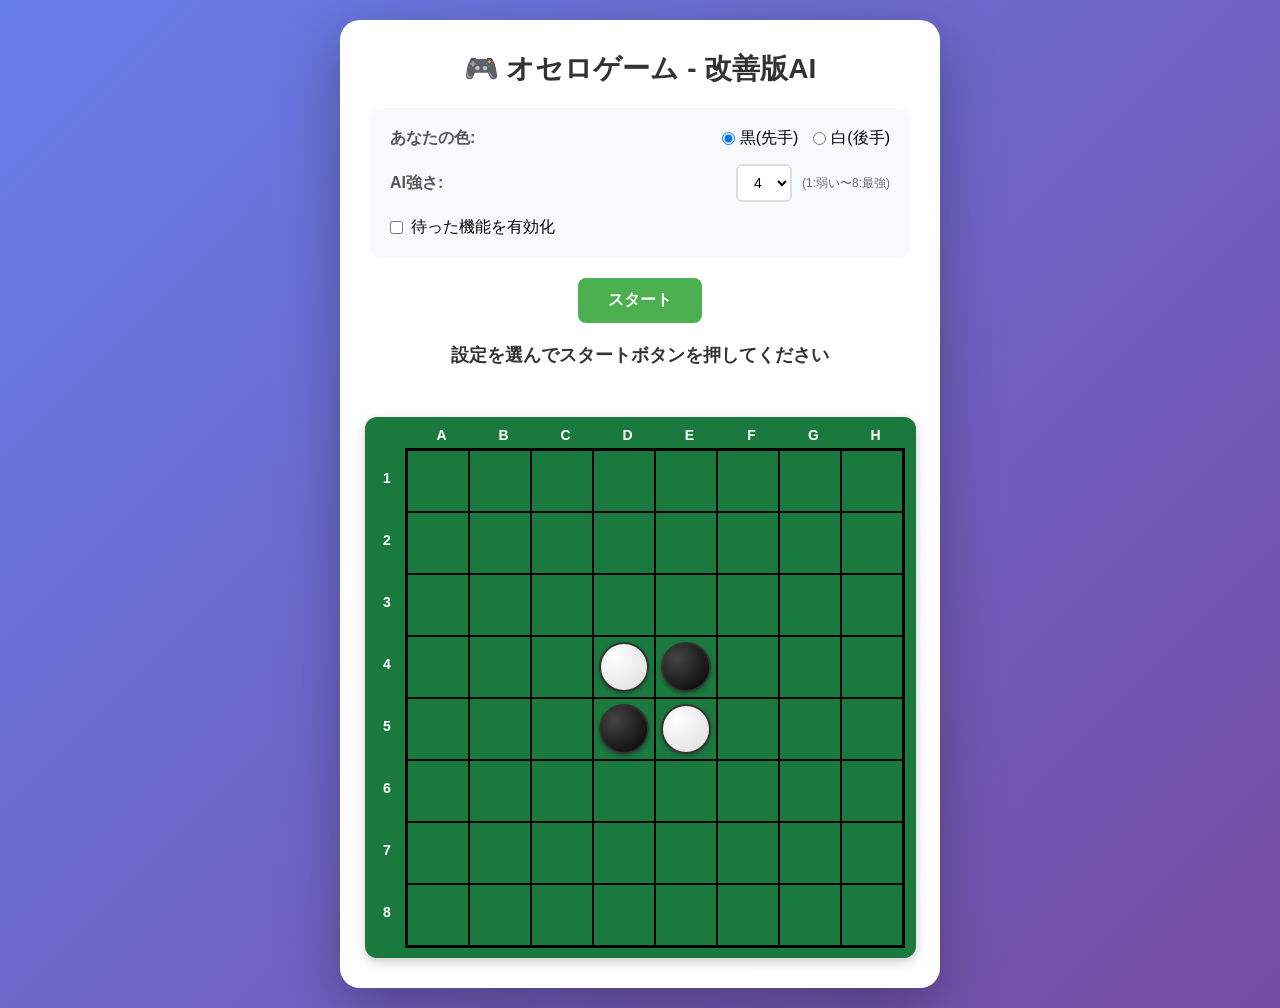
==== commit cd6a989d: "update page" ====
--- a/index.html
+++ b/index.html
@@ -3,571 +3,1213 @@
 <head>
     <meta charset="UTF-8">
     <meta name="viewport" content="width=device-width, initial-scale=1.0">
-    <title>オセロゲーム - 強化版AI</title>
+    <title>オセロゲーム - 改善版AI</title>
     <style>
+        * {
+            margin: 0;
+            padding: 0;
+            box-sizing: border-box;
+        }
+
         body {
-            font-family: Arial, sans-serif;
+            font-family: 'Segoe UI', Tahoma, Geneva, Verdana, sans-serif;
+            background: linear-gradient(135deg, #667eea 0%, #764ba2 100%);
+            min-height: 100vh;
+            display: flex;
+            justify-content: center;
+            align-items: center;
+            padding: 20px;
+        }
+
+        .container {
+            background: white;
+            border-radius: 20px;
+            box-shadow: 0 20px 60px rgba(0, 0, 0, 0.3);
+            padding: 30px;
+            max-width: 600px;
+        }
+
+        h1 {
+            text-align: center;
+            color: #333;
+            margin-bottom: 20px;
+            font-size: 28px;
+        }
+
+        .settings {
+            background: #f8f9fa;
+            padding: 20px;
+            border-radius: 12px;
+            margin-bottom: 20px;
+        }
+
+        .setting-row {
+            display: flex;
+            align-items: center;
+            justify-content: space-between;
+            margin-bottom: 15px;
+        }
+
+        .setting-row:last-child {
+            margin-bottom: 0;
+        }
+
+        .setting-label {
+            font-weight: 600;
+            color: #555;
+            min-width: 100px;
+        }
+
+        .setting-options {
+            display: flex;
+            gap: 10px;
+            align-items: center;
+        }
+
+        .radio-group {
+            display: flex;
+            gap: 15px;
+        }
+
+        .radio-label {
+            display: flex;
+            align-items: center;
+            gap: 5px;
+            cursor: pointer;
+        }
+
+        select {
+            padding: 8px 12px;
+            border: 2px solid #ddd;
+            border-radius: 6px;
+            font-size: 14px;
+            background: white;
+            cursor: pointer;
+        }
+
+        .checkbox-label {
+            display: flex;
+            align-items: center;
+            gap: 8px;
+            cursor: pointer;
+            font-weight: 500;
+        }
+
+        .buttons {
+            display: flex;
+            gap: 10px;
+            justify-content: center;
+            margin-bottom: 20px;
+        }
+
+        button {
+            padding: 12px 30px;
+            font-size: 16px;
+            font-weight: 600;
+            border: none;
+            border-radius: 8px;
+            cursor: pointer;
+            transition: all 0.3s;
+        }
+
+        .start-button {
+            background: #4CAF50;
+            color: white;
+        }
+
+        .start-button:hover {
+            background: #45a049;
+            transform: translateY(-2px);
+        }
+
+        .stop-button {
+            background: #ff9800;
+            color: white;
+        }
+
+        .stop-button:hover {
+            background: #e68900;
+            transform: translateY(-2px);
+        }
+
+        .undo-button {
+            background: #ffd54f;
+            color: #333;
+        }
+
+        .undo-button:hover {
+            background: #ffca28;
+            transform: translateY(-2px);
+        }
+
+        .undo-button:disabled {
+            background: #e0e0e0;
+            cursor: not-allowed;
+            transform: none;
+        }
+
+        .status {
+            text-align: center;
+            margin-bottom: 15px;
+            font-size: 18px;
+            font-weight: 600;
+            color: #333;
+        }
+
+        .ai-status {
+            text-align: center;
+            margin-bottom: 15px;
+            font-size: 14px;
+            color: #2196F3;
+            min-height: 20px;
+        }
+
+        .board-container {
+            display: inline-block;
+            background: #1a7a3e;
+            padding: 10px;
+            border-radius: 12px;
+            box-shadow: 0 4px 12px rgba(0, 0, 0, 0.2);
+        }
+
+        .board-wrapper {
+            display: flex;
+            justify-content: center;
+        }
+
+        .board {
+            display: grid;
+            grid-template-columns: repeat(8, 60px);
+            grid-template-rows: repeat(8, 60px);
+            gap: 2px;
+            background: #000;
+            border: 3px solid #000;
+        }
+
+        .cell {
+            background: #1a7a3e;
+            display: flex;
+            justify-content: center;
+            align-items: center;
+            cursor: pointer;
+            position: relative;
+        }
+
+        .cell:hover {
+            background: #227a45;
+        }
+
+        .piece {
+            width: 50px;
+            height: 50px;
+            border-radius: 50%;
+            border: 2px solid #333;
+            box-shadow: 0 2px 4px rgba(0, 0, 0, 0.3);
+        }
+
+        .black {
+            background: radial-gradient(circle at 30% 30%, #444, #000);
+        }
+
+        .white {
+            background: radial-gradient(circle at 30% 30%, #fff, #ddd);
+        }
+
+        .hint {
+            width: 12px;
+            height: 12px;
+            border-radius: 50%;
+            background: rgba(255, 235, 59, 0.8);
+        }
+
+        .cpu-hint {
+            width: 12px;
+            height: 12px;
+            border-radius: 50%;
+            background: rgba(200, 200, 200, 0.6);
+        }
+
+        .last-move {
+            width: 16px;
+            height: 16px;
+            border-radius: 50%;
+            background: #f44336;
+            border: 2px solid #c62828;
+            position: absolute;
+        }
+
+        .labels {
+            display: flex;
+            justify-content: center;
+            margin-bottom: 5px;
+            gap: 2px;
+            padding-left: 10px;
+        }
+
+        .label {
+            width: 60px;
+            text-align: center;
+            font-weight: bold;
+            color: white;
+            font-size: 14px;
+        }
+
+        .row-labels {
             display: flex;
             flex-direction: column;
-            align-items: center;
-            background-color: #f0f0f0;
-            margin: 20px;
-        }
-        
-        #title {
-            font-size: 24px;
-            font-weight: bold;
-            margin-bottom: 20px;
-        }
-        
-        .settings-frame {
-            background-color: white;
-            padding: 20px;
-            border-radius: 10px;
-            box-shadow: 0 2px 5px rgba(0,0,0,0.1);
-            margin-bottom: 20px;
-        }
-        
-        .setting-row {
-            margin: 10px 0;
+            gap: 2px;
+            margin-right: 5px;
+        }
+
+        .row-label {
+            height: 60px;
             display: flex;
             align-items: center;
-        }
-        
-        .setting-row label {
-            margin-right: 10px;
-        }
-        
-        button {
-            padding: 10px 20px;
+            justify-content: center;
+            font-weight: bold;
+            color: white;
             font-size: 14px;
-            border: none;
-            border-radius: 5px;
-            cursor: pointer;
-            font-weight: bold;
-            margin: 5px;
-        }
-        
-        #startButton {
-            background-color: lightgreen;
-        }
-        
-        #undoButton {
-            background-color: lightyellow;
-        }
-        
-        button:disabled {
-            opacity: 0.5;
-            cursor: not-allowed;
-        }
-        
-        #status {
-            font-size: 16px;
-            margin: 10px 0;
-            font-weight: bold;
-        }
-        
-        #aiStatus {
-            font-size: 14px;
-            color: blue;
-            margin: 5px 0;
-            min-height: 20px;
-        }
-        
-        canvas {
-            background-color: green;
-            box-shadow: 0 4px 8px rgba(0,0,0,0.3);
+            width: 25px;
+        }
+
+        .board-with-labels {
+            display: flex;
+        }
+
+        .hidden {
+            display: none;
         }
     </style>
 </head>
 <body>
-    <div id="title">オセロゲーム - 強化版AI</div>
-    
-    <div class="settings-frame">
-        <div class="setting-row">
-            <label>あなたの色:</label>
-            <input type="radio" name="color" value="1" checked> 黒(先手)
-            <input type="radio" name="color" value="2"> 白(後手)
+    <div class="container">
+        <h1>🎮 オセロゲーム - 改善版AI</h1>
+
+        <div class="settings" id="settings">
+            <div class="setting-row">
+                <span class="setting-label">あなたの色:</span>
+                <div class="radio-group">
+                    <label class="radio-label">
+                        <input type="radio" name="color" value="1" checked>
+                        <span>黒(先手)</span>
+                    </label>
+                    <label class="radio-label">
+                        <input type="radio" name="color" value="2">
+                        <span>白(後手)</span>
+                    </label>
+                </div>
+            </div>
+
+            <div class="setting-row">
+                <span class="setting-label">AI強さ:</span>
+                <div class="setting-options">
+                    <select id="depth">
+                        <option value="1">1</option>
+                        <option value="2">2</option>
+                        <option value="3">3</option>
+                        <option value="4" selected>4</option>
+                        <option value="5">5</option>
+                        <option value="6">6</option>
+                        <option value="7">7</option>
+                        <option value="8">8</option>
+                    </select>
+                    <span id="depthWarning" style="font-size: 12px; color: #666;">(1:弱い〜8:最強)</span>
+                </div>
+            </div>
+
+            <div class="setting-row">
+                <label class="checkbox-label">
+                    <input type="checkbox" id="undoEnabled">
+                    <span>待った機能を有効化</span>
+                </label>
+            </div>
         </div>
-        
-        <div class="setting-row">
-            <label>AI強さ:</label>
-            <select id="depth">
-                <option>1</option>
-                <option>2</option>
-                <option>3</option>
-                <option selected>4</option>
-                <option>5</option>
-                <option>6</option>
-                <option>7</option>
-                <option>8</option>
-            </select>
+
+        <div class="buttons">
+            <button class="start-button" id="startButton">スタート</button>
+            <button class="undo-button hidden" id="undoButton" disabled>待った</button>
         </div>
-        
-        <div class="setting-row">
-            <input type="checkbox" id="undoCheck"> 待った機能を有効化
-        </div>
-        
-        <div>
-            <button id="startButton">スタート</button>
-            <button id="undoButton" style="display:none;" disabled>待った</button>
+
+        <div class="status" id="status">設定を選んでスタートボタンを押してください</div>
+        <div class="ai-status" id="aiStatus"></div>
+
+        <div class="board-wrapper">
+            <div class="board-container">
+                <div class="labels">
+                    <div style="width: 25px;"></div>
+                    <div class="label">A</div>
+                    <div class="label">B</div>
+                    <div class="label">C</div>
+                    <div class="label">D</div>
+                    <div class="label">E</div>
+                    <div class="label">F</div>
+                    <div class="label">G</div>
+                    <div class="label">H</div>
+                </div>
+                <div class="board-with-labels">
+                    <div class="row-labels">
+                        <div class="row-label">1</div>
+                        <div class="row-label">2</div>
+                        <div class="row-label">3</div>
+                        <div class="row-label">4</div>
+                        <div class="row-label">5</div>
+                        <div class="row-label">6</div>
+                        <div class="row-label">7</div>
+                        <div class="row-label">8</div>
+                    </div>
+                    <div class="board" id="board"></div>
+                </div>
+            </div>
         </div>
     </div>
-    
-    <div id="status">設定を選んでスタートボタンを押してください</div>
-    <div id="aiStatus"></div>
-    
-    <canvas id="canvas" width="510" height="510"></canvas>
-    
+
     <script>
-        const canvas = document.getElementById('canvas');
-        const ctx = canvas.getContext('2d');
-        const BOARD_SIZE = 8;
-        const CELL_SIZE = 60;
-        const MARGIN = 30;
-        
-        let board = [];
-        let current = 1;
-        let playerColor = 1;
-        let cpuColor = 2;
-        let started = false;
-        let over = false;
-        let thinking = false;
-        let lastCpuMove = null;
-        let depth = 4;
-        let undoEnabled = false;
-        let history = [];
-        
-        const weights = [
-            [120, -20, 20, 5, 5, 20, -20, 120],
-            [-20, -40, -5, -5, -5, -5, -40, -20],
-            [20, -5, 15, 3, 3, 15, -5, 20],
-            [5, -5, 3, 3, 3, 3, -5, 5],
-            [5, -5, 3, 3, 3, 3, -5, 5],
-            [20, -5, 15, 3, 3, 15, -5, 20],
-            [-20, -40, -5, -5, -5, -5, -40, -20],
-            [120, -20, 20, 5, 5, 20, -20, 120]
-        ];
-        
-        function init() {
-            board = Array(8).fill(0).map(() => Array(8).fill(0));
-            board[3][3] = board[4][4] = 2;
-            board[3][4] = board[4][3] = 1;
-            history = [];
-        }
-        
-        function draw() {
-            ctx.clearRect(0, 0, 510, 510);
-            
-            // ラベル
-            ctx.fillStyle = 'white';
-            ctx.font = 'bold 16px Arial';
-            ctx.textAlign = 'center';
-            for (let i = 0; i < 8; i++) {
-                ctx.fillText(String.fromCharCode(65 + i), MARGIN + i * CELL_SIZE + 30, 15);
-                ctx.fillText(i + 1, 15, MARGIN + i * CELL_SIZE + 30);
-            }
-            
-            // グリッド
-            ctx.strokeStyle = 'black';
-            ctx.lineWidth = 2;
-            for (let i = 0; i <= 8; i++) {
-                ctx.beginPath();
-                ctx.moveTo(MARGIN + i * CELL_SIZE, MARGIN);
-                ctx.lineTo(MARGIN + i * CELL_SIZE, MARGIN + 480);
-                ctx.stroke();
-                ctx.beginPath();
-                ctx.moveTo(MARGIN, MARGIN + i * CELL_SIZE);
-                ctx.lineTo(MARGIN + 480, MARGIN + i * CELL_SIZE);
-                ctx.stroke();
-            }
-            
-            // 石
-            for (let r = 0; r < 8; r++) {
-                for (let c = 0; c < 8; c++) {
-                    if (board[r][c]) {
-                        ctx.fillStyle = board[r][c] === 1 ? 'black' : 'white';
-                        ctx.strokeStyle = 'gray';
-                        ctx.lineWidth = 2;
-                        ctx.beginPath();
-                        ctx.arc(MARGIN + c * CELL_SIZE + 30, MARGIN + r * CELL_SIZE + 30, 25, 0, Math.PI * 2);
-                        ctx.fill();
-                        ctx.stroke();
-                    }
-                }
-            }
-            
-            // ヒント
-            if (started && !over) {
-                const moves = getValid(current);
-                ctx.fillStyle = current === playerColor ? 'yellow' : 'lightgray';
-                for (let [r, c] of moves) {
-                    ctx.beginPath();
-                    ctx.arc(MARGIN + c * CELL_SIZE + 30, MARGIN + r * CELL_SIZE + 30, 6, 0, Math.PI * 2);
-                    ctx.fill();
-                }
-            }
-            
-            // CPU最後の手
-            if (lastCpuMove) {
-                const [r, c] = lastCpuMove;
-                ctx.fillStyle = 'red';
-                ctx.strokeStyle = 'darkred';
-                ctx.lineWidth = 2;
-                ctx.beginPath();
-                ctx.arc(MARGIN + c * CELL_SIZE + 30, MARGIN + r * CELL_SIZE + 30, 8, 0, Math.PI * 2);
-                ctx.fill();
-                ctx.stroke();
-            }
-        }
-        
-        function getFlipped(r, c, p, brd = board) {
-            if (brd[r][c]) return [];
-            const opp = 3 - p;
-            const result = [];
-            const dirs = [[-1,-1],[-1,0],[-1,1],[0,-1],[0,1],[1,-1],[1,0],[1,1]];
-            for (let [dr, dc] of dirs) {
-                const temp = [];
-                let nr = r + dr, nc = c + dc;
-                while (nr >= 0 && nr < 8 && nc >= 0 && nc < 8) {
-                    if (brd[nr][nc] === opp) temp.push([nr, nc]);
-                    else if (brd[nr][nc] === p) {
-                        result.push(...temp);
+        class OthelloGame {
+            constructor() {
+                this.boardSize = 8;
+                this.board = [];
+                this.currentPlayer = 1;
+                this.gameOver = false;
+                this.thinking = false;
+                this.lastCpuMove = null;
+                this.gameStarted = false;
+                this.searchDepth = 4;
+                this.nodesSearched = 0;
+                this.searchStartTime = 0;
+                this.searchTimeout = 10000;
+                this.undoEnabled = false;
+                this.currentBoardState = null;
+                this.previousBoardState = null;
+                this.thinkingAnimationId = null;
+                this.thinkingSymbols = ['|', '/', '-', '\\'];
+                this.thinkingIndex = 0;
+
+                this.positionWeights = this.createPositionWeights();
+                this.initializeBoard();
+                this.setupEventListeners();
+                this.drawBoard();
+            }
+
+            createPositionWeights() {
+                const base = [
+                    [30, -12, 0, -1],
+                    [-12, -15, -3, -3],
+                    [0, -3, 0, -1],
+                    [-1, -3, -1, -1]
+                ];
+
+                const weights = Array(8).fill().map(() => Array(8).fill(0));
+                for (let row = 0; row < 8; row++) {
+                    for (let col = 0; col < 8; col++) {
+                        const r = Math.min(row, 7 - row);
+                        const c = Math.min(col, 7 - col);
+                        weights[row][col] = base[r][c];
+                    }
+                }
+                return weights;
+            }
+
+            initializeBoard() {
+                this.board = Array(this.boardSize).fill().map(() => Array(this.boardSize).fill(0));
+                const mid = this.boardSize / 2;
+                this.board[mid - 1][mid - 1] = 2;
+                this.board[mid][mid] = 2;
+                this.board[mid - 1][mid] = 1;
+                this.board[mid][mid - 1] = 1;
+            }
+
+            setupEventListeners() {
+                document.getElementById('startButton').addEventListener('click', () => this.toggleGame());
+                document.getElementById('undoButton').addEventListener('click', () => this.undoMove());
+                document.getElementById('undoEnabled').addEventListener('change', (e) => {
+                    const undoButton = document.getElementById('undoButton');
+                    if (e.target.checked) {
+                        undoButton.classList.remove('hidden');
+                    } else {
+                        undoButton.classList.add('hidden');
+                    }
+                });
+                document.getElementById('depth').addEventListener('change', (e) => {
+                    const depth = parseInt(e.target.value);
+                    const warning = document.getElementById('depthWarning');
+                    if (depth >= 6) {
+                        warning.textContent = '(1:弱い〜8:最強) ※思考時間が長くなる可能性あり';
+                        warning.style.color = 'red';
+                    } else {
+                        warning.textContent = '(1:弱い〜8:最強)';
+                        warning.style.color = '#666';
+                    }
+                });
+            }
+
+            toggleGame() {
+                if (!this.gameStarted) {
+                    this.startGame();
+                } else {
+                    this.stopGame();
+                }
+            }
+
+            startGame() {
+                this.gameStarted = true;
+                this.gameOver = false;
+                this.thinking = false;
+                this.searchDepth = parseInt(document.getElementById('depth').value);
+                this.playerColor = parseInt(document.querySelector('input[name="color"]:checked').value);
+                this.cpuColor = 3 - this.playerColor;
+                this.undoEnabled = document.getElementById('undoEnabled').checked;
+                this.currentBoardState = null;
+                this.previousBoardState = null;
+
+                const startButton = document.getElementById('startButton');
+                startButton.textContent = '中断';
+                startButton.className = 'stop-button';
+                
+                document.querySelectorAll('.settings input, .settings select').forEach(el => el.disabled = true);
+
+                this.initializeBoard();
+                this.currentPlayer = 1;
+                this.lastCpuMove = null;
+                this.drawBoard();
+                this.updateStatus();
+
+                if (this.playerColor === 2) {
+                    setTimeout(() => this.cpuTurn(), 500);
+                } else {
+                    this.onPlayerTurnStart();
+                }
+            }
+
+            stopGame() {
+                this.gameStarted = false;
+                this.gameOver = false;
+                this.thinking = false;
+                this.stopThinkingAnimation();
+
+                const startButton = document.getElementById('startButton');
+                startButton.textContent = 'スタート';
+                startButton.className = 'start-button';
+
+                document.querySelectorAll('.settings input, .settings select').forEach(el => el.disabled = false);
+                document.getElementById('undoButton').disabled = true;
+                document.getElementById('aiStatus').textContent = '';
+                document.getElementById('status').textContent = '設定を選んでスタートボタンを押してください';
+
+                this.drawBoard();
+            }
+
+            onPlayerTurnStart() {
+                this.saveBoardState();
+                if (this.undoEnabled && this.previousBoardState !== null) {
+                    document.getElementById('undoButton').disabled = false;
+                }
+            }
+
+            saveBoardState() {
+                if (this.undoEnabled) {
+                    this.previousBoardState = this.currentBoardState;
+                    this.currentBoardState = {
+                        board: JSON.parse(JSON.stringify(this.board)),
+                        player: this.currentPlayer,
+                        lastMove: this.lastCpuMove ? [...this.lastCpuMove] : null
+                    };
+                }
+            }
+
+            undoMove() {
+                if (!this.undoEnabled || !this.gameStarted || this.thinking || this.gameOver) return;
+                if (this.previousBoardState === null) {
+                    alert('戻せる局面がありません');
+                    return;
+                }
+
+                this.board = JSON.parse(JSON.stringify(this.previousBoardState.board));
+                this.currentPlayer = this.previousBoardState.player;
+                this.lastCpuMove = this.previousBoardState.lastMove ? [...this.previousBoardState.lastMove] : null;
+
+                this.currentBoardState = this.previousBoardState;
+                this.previousBoardState = null;
+
+                this.drawBoard();
+                this.updateStatus();
+
+                if (this.previousBoardState !== null) {
+                    document.getElementById('undoButton').disabled = false;
+                } else {
+                    document.getElementById('undoButton').disabled = true;
+                }
+            }
+
+            drawBoard() {
+                const boardElement = document.getElementById('board');
+                boardElement.innerHTML = '';
+
+                for (let row = 0; row < this.boardSize; row++) {
+                    for (let col = 0; col < this.boardSize; col++) {
+                        const cell = document.createElement('div');
+                        cell.className = 'cell';
+                        cell.dataset.row = row;
+                        cell.dataset.col = col;
+
+                        if (this.board[row][col] !== 0) {
+                            const piece = document.createElement('div');
+                            piece.className = `piece ${this.board[row][col] === 1 ? 'black' : 'white'}`;
+                            cell.appendChild(piece);
+                        }
+
+                        if (!this.gameOver && this.gameStarted) {
+                            const validMoves = this.getValidMoves(this.currentPlayer);
+                            const isValid = validMoves.some(m => m[0] === row && m[1] === col);
+                            
+                            if (isValid) {
+                                const hint = document.createElement('div');
+                                hint.className = this.currentPlayer === this.playerColor ? 'hint' : 'cpu-hint';
+                                cell.appendChild(hint);
+                            }
+                        }
+
+                        if (this.lastCpuMove && this.lastCpuMove[0] === row && this.lastCpuMove[1] === col) {
+                            const lastMove = document.createElement('div');
+                            lastMove.className = 'last-move';
+                            cell.appendChild(lastMove);
+                        }
+
+                        cell.addEventListener('click', () => this.onCellClick(row, col));
+                        boardElement.appendChild(cell);
+                    }
+                }
+            }
+
+            onCellClick(row, col) {
+                if (this.gameOver || this.currentPlayer !== this.playerColor || this.thinking || !this.gameStarted) {
+                    return;
+                }
+
+                if (this.isValidMove(row, col, this.currentPlayer)) {
+                    this.lastCpuMove = null;
+                    this.makeMove(row, col, this.currentPlayer);
+                    this.drawBoard();
+                    this.updateStatus();
+
+                    if (this.undoEnabled) {
+                        document.getElementById('undoButton').disabled = true;
+                    }
+
+                    if (!this.gameOver) {
+                        const opponentMoves = this.getValidMoves(this.currentPlayer);
+                        if (opponentMoves.length === 0) {
+                            this.currentPlayer = this.playerColor;
+                            this.drawBoard();
+                            this.updateStatus();
+
+                            const myMoves = this.getValidMoves(this.playerColor);
+                            if (myMoves.length === 0) {
+                                this.checkGameOver();
+                            } else {
+                                this.onPlayerTurnStart();
+                            }
+                        } else if (this.currentPlayer === this.cpuColor) {
+                            setTimeout(() => this.cpuTurn(), 300);
+                        }
+                    }
+                }
+            }
+
+            isValidMove(row, col, player) {
+                if (this.board[row][col] !== 0) return false;
+                return this.getFlippedPieces(row, col, player).length > 0;
+            }
+
+            getFlippedPieces(row, col, player) {
+                const opponent = 3 - player;
+                const flipped = [];
+                const directions = [[-1, -1], [-1, 0], [-1, 1], [0, -1], [0, 1], [1, -1], [1, 0], [1, 1]];
+
+                for (const [dr, dc] of directions) {
+                    const tempFlipped = [];
+                    let r = row + dr;
+                    let c = col + dc;
+
+                    while (r >= 0 && r < this.boardSize && c >= 0 && c < this.boardSize) {
+                        if (this.board[r][c] === opponent) {
+                            tempFlipped.push([r, c]);
+                        } else if (this.board[r][c] === player) {
+                            flipped.push(...tempFlipped);
+                            break;
+                        } else {
+                            break;
+                        }
+                        r += dr;
+                        c += dc;
+                    }
+                }
+
+                return flipped;
+            }
+
+            getValidMoves(player) {
+                const moves = [];
+                for (let row = 0; row < this.boardSize; row++) {
+                    for (let col = 0; col < this.boardSize; col++) {
+                        if (this.board[row][col] === 0 && this.getFlippedPieces(row, col, player).length > 0) {
+                            moves.push([row, col]);
+                        }
+                    }
+                }
+                return moves;
+            }
+
+            makeMove(row, col, player) {
+                const flipped = this.getFlippedPieces(row, col, player);
+                this.board[row][col] = player;
+
+                for (const [r, c] of flipped) {
+                    this.board[r][c] = player;
+                }
+
+                this.currentPlayer = 3 - player;
+                this.checkGameOver();
+            }
+
+            checkGameOver() {
+                const player1Moves = this.getValidMoves(1);
+                const player2Moves = this.getValidMoves(2);
+
+                if (player1Moves.length === 0 && player2Moves.length === 0) {
+                    this.gameOver = true;
+                    this.drawBoard();
+                    this.updateStatus();
+                    setTimeout(() => this.showResult(), 500);
+                } else if (player1Moves.length === 0 && this.currentPlayer === 1) {
+                    this.currentPlayer = 2;
+                    this.drawBoard();
+                    this.updateStatus();
+                    if (this.cpuColor === 2) {
+                        setTimeout(() => this.cpuTurn(), 1000);
+                    } else {
+                        this.onPlayerTurnStart();
+                    }
+                } else if (player2Moves.length === 0 && this.currentPlayer === 2) {
+                    this.currentPlayer = 1;
+                    this.drawBoard();
+                    this.updateStatus();
+                    if (this.cpuColor === 1) {
+                        setTimeout(() => this.cpuTurn(), 1000);
+                    } else {
+                        this.onPlayerTurnStart();
+                    }
+                }
+            }
+
+            updateStatus() {
+                const blackCount = this.board.flat().filter(x => x === 1).length;
+                const whiteCount = this.board.flat().filter(x => x === 2).length;
+
+                let status;
+                if (this.gameOver) {
+                    status = `ゲーム終了! 黒: ${blackCount} vs 白: ${whiteCount}`;
+                } else {
+                    const turnName = this.currentPlayer === 1 ? '黒' : '白';
+                    if (this.currentPlayer === this.playerColor) {
+                        status = `あなた(${turnName})のターン | 黒: ${blackCount} vs 白: ${whiteCount}`;
+                    } else {
+                        status = `CPU(${turnName})のターン | 黒: ${blackCount} vs 白: ${whiteCount}`;
+                    }
+                }
+
+                document.getElementById('status').textContent = status;
+            }
+
+            showResult() {
+                const blackCount = this.board.flat().filter(x => x === 1).length;
+                const whiteCount = this.board.flat().filter(x => x === 2).length;
+
+                let result;
+                if (this.playerColor === 1) {
+                    if (blackCount > whiteCount) {
+                        result = `🎉 あなたの勝ちです!\n黒: ${blackCount} vs 白: ${whiteCount}`;
+                    } else if (whiteCount > blackCount) {
+                        result = `CPUの勝ちです!\n黒: ${blackCount} vs 白: ${whiteCount}`;
+                    } else {
+                        result = `引き分けです!\n黒: ${blackCount} vs 白: ${whiteCount}`;
+                    }
+                } else {
+                    if (whiteCount > blackCount) {
+                        result = `🎉 あなたの勝ちです!\n黒: ${blackCount} vs 白: ${whiteCount}`;
+                    } else if (blackCount > whiteCount) {
+                        result = `CPUの勝ちです!\n黒: ${blackCount} vs 白: ${whiteCount}`;
+                    } else {
+                        result = `引き分けです!\n黒: ${blackCount} vs 白: ${whiteCount}`;
+                    }
+                }
+
+                alert(result);
+                this.stopGame();
+            }
+
+            async cpuTurn() {
+                if (this.gameOver || this.thinking || !this.gameStarted) return;
+                if (this.currentPlayer !== this.cpuColor) return;
+
+                const validMoves = this.getValidMoves(this.cpuColor);
+                if (validMoves.length === 0) {
+                    this.currentPlayer = this.playerColor;
+                    this.checkGameOver();
+                    return;
+                }
+
+                this.thinking = true;
+                this.drawBoard();
+
+                const emptyCount = this.board.flat().filter(x => x === 0).length;
+                const thresholds = {1: 3, 2: 3, 3: 5, 4: 7, 5: 9, 6: 11, 7: 11, 8: 13};
+                const threshold = thresholds[this.searchDepth] || 14;
+
+                let depth;
+                if (emptyCount <= threshold) {
+                    depth = emptyCount;
+                    this.startThinkingAnimation(`AIが思考中...(終盤完全読み: 残り${emptyCount}手)`);
+                } else {
+                    depth = this.searchDepth;
+                    this.startThinkingAnimation(`AIが思考中...(深さ${depth}で探索)`);
+                }
+
+                const startTime = Date.now();
+                this.nodesSearched = 0;
+                this.searchStartTime = startTime;
+
+                const [bestMove, bestScore] = await this.alphaBetaSearch(depth, this.cpuColor);
+
+                const elapsed = (Date.now() - startTime) / 1000;
+                this.stopThinkingAnimation();
+
+                if (bestMove) {
+                    this.lastCpuMove = bestMove;
+                    this.makeMove(bestMove[0], bestMove[1], this.cpuColor);
+                    this.drawBoard();
+                    this.updateStatus();
+
+                    const scoreText = this.formatScore(bestScore);
+                    document.getElementById('aiStatus').textContent = 
+                        `評価値: ${scoreText} | 探索ノード数: ${this.nodesSearched} | 時間: ${elapsed.toFixed(2)}秒`;
+                }
+
+                this.thinking = false;
+
+                if (!this.gameOver) {
+                    const playerMoves = this.getValidMoves(this.playerColor);
+                    if (playerMoves.length === 0) {
+                        this.currentPlayer = this.cpuColor;
+                        this.drawBoard();
+                        this.updateStatus();
+
+                        const cpuMoves = this.getValidMoves(this.cpuColor);
+                        if (cpuMoves.length === 0) {
+                            this.checkGameOver();
+                        } else {
+                            setTimeout(() => this.cpuTurn(), 1000);
+                        }
+                    } else {
+                        this.onPlayerTurnStart();
+                    }
+                }
+            }
+
+            startThinkingAnimation(baseText) {
+                this.thinkingIndex = 0;
+                this.thinkingAnimationId = setInterval(() => {
+                    const symbol = this.thinkingSymbols[this.thinkingIndex];
+                    document.getElementById('aiStatus').textContent = `${baseText} ${symbol}`;
+                    this.thinkingIndex = (this.thinkingIndex + 1) % this.thinkingSymbols.length;
+                }, 100);
+            }
+
+            stopThinkingAnimation() {
+                if (this.thinkingAnimationId) {
+                    clearInterval(this.thinkingAnimationId);
+                    this.thinkingAnimationId = null;
+                }
+            }
+
+            formatScore(score) {
+                if (score >= 10000) {
+                    return `+${score - 10000}石差で勝ち`;
+                } else if (score <= -10000) {
+                    return `-${Math.abs(score + 10000)}石差で負け`;
+                } else {
+                    return score.toString();
+                }
+            }
+
+            async alphaBetaSearch(depth, player) {
+                const validMoves = this.getValidMoves(player);
+                if (validMoves.length === 0) {
+                    return [null, this.evaluateBoard(this.board, player)];
+                }
+
+                const orderedMoves = this.orderMoves(validMoves, player);
+                const movesToSearch = this.searchDepth >= 6 && orderedMoves.length > 8 
+                    ? orderedMoves.slice(0, 8) 
+                    : orderedMoves;
+
+                let bestMove = null;
+                let alpha = -Infinity;
+                const beta = Infinity;
+
+                for (const move of movesToSearch) {
+                    if (Date.now() - this.searchStartTime > this.searchTimeout) {
+                        if (bestMove === null) bestMove = movesToSearch[0];
                         break;
-                    } else break;
-                    nr += dr;
-                    nc += dc;
-                }
-            }
-            return result;
-        }
-        
-        function getValid(p, brd = board) {
-            const moves = [];
-            for (let r = 0; r < 8; r++) {
-                for (let c = 0; c < 8; c++) {
-                    if (brd[r][c] === 0 && getFlipped(r, c, p, brd).length > 0) {
-                        moves.push([r, c]);
-                    }
-                }
-            }
-            return moves;
-        }
-        
-        function applyMove(r, c, p, brd = board) {
-            const flipped = getFlipped(r, c, p, brd);
-            brd[r][c] = p;
-            for (let [fr, fc] of flipped) brd[fr][fc] = p;
-        }
-        
-        function copy(brd) {
-            return brd.map(row => [...row]);
-        }
-        
-        function evaluate(brd, p) {
-            const opp = 3 - p;
-            const empty = brd.flat().filter(x => x === 0).length;
-            const pCount = brd.flat().filter(x => x === p).length;
-            const oCount = brd.flat().filter(x => x === opp).length;
-            
-            if (empty === 0 || pCount === 0 || oCount === 0) {
-                const diff = pCount - oCount;
-                return diff > 0 ? 10000 + diff : diff < 0 ? -10000 + diff : 0;
-            }
-            
-            const pMoves = getValid(p, brd).length;
-            const oMoves = getValid(opp, brd).length;
-            
-            if (pMoves === 0 && oMoves === 0) {
-                const diff = pCount - oCount;
-                return diff > 0 ? 10000 + diff : diff < 0 ? -10000 + diff : 0;
-            }
-            
-            let score = 0;
-            
-            if (empty > 15) {
-                for (let r = 0; r < 8; r++) {
-                    for (let c = 0; c < 8; c++) {
-                        if (brd[r][c] === p) score += weights[r][c] * 2;
-                        else if (brd[r][c] === opp) score -= weights[r][c] * 2;
-                    }
-                }
-            }
-            
-            if (empty > 20) score += (pMoves - oMoves) * 3;
-            else if (empty > 10) score += (pMoves - oMoves * 1.5) * 5;
-            else score += (pMoves * 2 - oMoves) * 10;
-            
-            if (empty <= 10) score += (pCount - oCount) * 10;
-            
-            return score;
-        }
-        
-        function minimax(brd, d, p, alpha, beta, max) {
-            if (d === 0) return evaluate(brd, cpuColor);
-            
-            const empty = brd.flat().filter(x => x === 0).length;
-            if (empty === 0) return evaluate(brd, cpuColor);
-            
-            let moves = getValid(p, brd);
-            const opp = 3 - p;
-            const oppMoves = getValid(opp, brd);
-            
-            if (moves.length === 0 && oppMoves.length === 0) return evaluate(brd, cpuColor);
-            if (moves.length === 0) return minimax(brd, d, opp, alpha, beta, max);
-            
-            if (max) {
-                let best = -Infinity;
-                for (let move of moves) {
-                    const b2 = copy(brd);
-                    applyMove(move[0], move[1], p, b2);
-                    const val = minimax(b2, d - 1, opp, alpha, beta, false);
-                    best = Math.max(best, val);
-                    alpha = Math.max(alpha, val);
-                    if (beta <= alpha) break;
-                }
-                return best;
-            } else {
-                let best = Infinity;
-                for (let move of moves) {
-                    const b2 = copy(brd);
-                    applyMove(move[0], move[1], p, b2);
-                    const val = minimax(b2, d - 1, opp, alpha, beta, true);
-                    best = Math.min(best, val);
-                    beta = Math.min(beta, val);
-                    if (beta <= alpha) break;
-                }
-                return best;
-            }
-        }
-        
-        function findBest() {
-            const moves = getValid(cpuColor);
-            if (moves.length === 0) return null;
-            
-            let best = null;
-            let bestScore = -Infinity;
-            
-            for (let move of moves) {
-                const b2 = copy(board);
-                applyMove(move[0], move[1], cpuColor, b2);
-                const score = minimax(b2, depth - 1, playerColor, -Infinity, Infinity, false);
-                if (score > bestScore) {
-                    bestScore = score;
-                    best = move;
-                }
-            }
-            
-            return best;
-        }
-        
-        function updateStatus() {
-            const black = board.flat().filter(x => x === 1).length;
-            const white = board.flat().filter(x => x === 2).length;
-            const turn = current === 1 ? '黒' : '白';
-            
-            if (over) {
-                document.getElementById('status').textContent = `ゲーム終了! 黒: ${black} vs 白: ${white}`;
-            } else if (current === playerColor) {
-                document.getElementById('status').textContent = `あなた(${turn})のターン | 黒: ${black} vs 白: ${white}`;
-            } else {
-                document.getElementById('status').textContent = `CPU(${turn})のターン | 黒: ${black} vs 白: ${white}`;
-            }
-        }
-        
-        function checkGameOver() {
-            const m1 = getValid(1);
-            const m2 = getValid(2);
-            if (m1.length === 0 && m2.length === 0) {
-                over = true;
-                draw();
-                updateStatus();
-                setTimeout(showResult, 500);
-            }
-        }
-        
-        function showResult() {
-            const black = board.flat().filter(x => x === 1).length;
-            const white = board.flat().filter(x => x === 2).length;
-            let msg;
-            
-            if (playerColor === 1) {
-                if (black > white) msg = `🎉 あなたの勝ちです!\n黒: ${black} vs 白: ${white}`;
-                else if (white > black) msg = `CPUの勝ちです!\n黒: ${black} vs 白: ${white}`;
-                else msg = `引き分けです!\n黒: ${black} vs 白: ${white}`;
-            } else {
-                if (white > black) msg = `🎉 あなたの勝ちです!\n黒: ${black} vs 白: ${white}`;
-                else if (black > white) msg = `CPUの勝ちです!\n黒: ${black} vs 白: ${white}`;
-                else msg = `引き分けです!\n黒: ${black} vs 白: ${white}`;
-            }
-            
-            alert(msg);
-            stop();
-        }
-        
-        async function cpuTurn() {
-            if (!started || over || thinking || current !== cpuColor) return;
-            
-            const moves = getValid(cpuColor);
-            if (moves.length === 0) {
-                current = playerColor;
-                checkGameOver();
-                return;
-            }
-            
-            thinking = true;
-            document.getElementById('aiStatus').textContent = 'AIが思考中...';
-            draw();
-            
-            await new Promise(r => setTimeout(r, 300));
-            
-            const move = findBest();
-            if (move) {
-                lastCpuMove = move;
-                applyMove(move[0], move[1], cpuColor);
-                current = 3 - current;
-                draw();
-                updateStatus();
-            }
-            
-            document.getElementById('aiStatus').textContent = '';
-            thinking = false;
-            
-            if (!over) {
-                const pMoves = getValid(playerColor);
-                if (pMoves.length === 0) {
-                    current = cpuColor;
-                    const cMoves = getValid(cpuColor);
-                    if (cMoves.length === 0) checkGameOver();
-                    else setTimeout(cpuTurn, 1000);
+                    }
+
+                    const boardCopy = JSON.parse(JSON.stringify(this.board));
+                    this.applyMoveToBoard(boardCopy, move[0], move[1], player);
+
+                    const score = this.minimax(boardCopy, depth - 1, 3 - player, alpha, beta, false);
+
+                    if (score > alpha) {
+                        alpha = score;
+                        bestMove = move;
+                    }
+                }
+
+                return [bestMove, alpha];
+            }
+
+            minimax(board, depth, player, alpha, beta, maximizing) {
+                if (Date.now() - this.searchStartTime > this.searchTimeout) {
+                    return this.evaluateBoard(board, this.cpuColor);
+                }
+
+                this.nodesSearched++;
+
+                const emptyCount = board.flat().filter(x => x === 0).length;
+                const playerStones = board.flat().filter(x => x === player).length;
+                const opponent = 3 - player;
+                const opponentStones = board.flat().filter(x => x === opponent).length;
+
+                if (emptyCount === 0 || playerStones === 0 || opponentStones === 0) {
+                    return this.evaluateBoard(board, this.cpuColor);
+                }
+
+                const validMoves = this.getValidMovesOnBoard(board, player);
+                const opponentMoves = this.getValidMovesOnBoard(board, opponent);
+
+                if (validMoves.length === 0 && opponentMoves.length === 0) {
+                    return this.evaluateBoard(board, this.cpuColor);
+                }
+
+                if (depth === 0) {
+                    return this.evaluateBoard(board, this.cpuColor);
+                }
+
+                if (validMoves.length === 0) {
+                    return this.minimax(board, depth, opponent, alpha, beta, maximizing);
+                }
+
+                const orderedMoves = this.orderMoves(validMoves, player);
+                const movesToSearch = this.searchDepth >= 6 && orderedMoves.length > 6
+                    ? orderedMoves.slice(0, 6)
+                    : orderedMoves;
+
+                if (maximizing) {
+                    let maxEval = -Infinity;
+                    for (const move of movesToSearch) {
+                        const boardCopy = JSON.parse(JSON.stringify(board));
+                        this.applyMoveToBoard(boardCopy, move[0], move[1], player);
+
+                        const evalScore = this.minimax(boardCopy, depth - 1, opponent, alpha, beta, false);
+                        maxEval = Math.max(maxEval, evalScore);
+                        alpha = Math.max(alpha, evalScore);
+
+                        if (beta <= alpha) break;
+                    }
+                    return maxEval;
                 } else {
-                    saveHistory();
-                }
-            }
-        }
-        
-        function saveHistory() {
-            if (undoEnabled) {
-                history.push({
-                    board: copy(board),
-                    current: current,
-                    last: lastCpuMove ? [...lastCpuMove] : null
+                    let minEval = Infinity;
+                    for (const move of movesToSearch) {
+                        const boardCopy = JSON.parse(JSON.stringify(board));
+                        this.applyMoveToBoard(boardCopy, move[0], move[1], player);
+
+                        const evalScore = this.minimax(boardCopy, depth - 1, opponent, alpha, beta, true);
+                        minEval = Math.min(minEval, evalScore);
+                        beta = Math.min(beta, evalScore);
+
+                        if (beta <= alpha) break;
+                    }
+                    return minEval;
+                }
+            }
+
+            orderMoves(moves, player) {
+                const corners = [[0, 0], [0, 7], [7, 0], [7, 7]];
+                const cornerAdjacent = [
+                    [0, 1], [1, 0], [1, 1],
+                    [0, 6], [1, 6], [1, 7],
+                    [6, 0], [6, 1], [7, 1],
+                    [6, 6], [6, 7], [7, 6]
+                ];
+
+                return moves.sort((a, b) => {
+                    const aPriority = this.getMovePriority(a, corners, cornerAdjacent);
+                    const bPriority = this.getMovePriority(b, corners, cornerAdjacent);
+                    
+                    if (aPriority[0] !== bPriority[0]) {
+                        return aPriority[0] - bPriority[0];
+                    }
+                    return aPriority[1] - bPriority[1];
                 });
-                if (history.length > 1) {
-                    document.getElementById('undoButton').disabled = false;
-                }
-            }
-        }
-        
-        canvas.addEventListener('click', (e) => {
-            if (!started || over || current !== playerColor || thinking) return;
-            
-            const rect = canvas.getBoundingClientRect();
-            const x = e.clientX - rect.left;
-            const y = e.clientY - rect.top;
-            const c = Math.floor((x - MARGIN) / CELL_SIZE);
-            const r = Math.floor((y - MARGIN) / CELL_SIZE);
-            
-            if (r < 0 || r >= 8 || c < 0 || c >= 8) return;
-            
-            if (getFlipped(r, c, playerColor).length > 0) {
-                lastCpuMove = null;
-                applyMove(r, c, playerColor);
-                current = 3 - current;
-                draw();
-                updateStatus();
+            }
+
+            getMovePriority(move, corners, cornerAdjacent) {
+                const [row, col] = move;
                 
-                document.getElementById('undoButton').disabled = true;
-                
-                const oMoves = getValid(current);
-                if (oMoves.length === 0) {
-                    current = playerColor;
-                    const pMoves = getValid(playerColor);
-                    if (pMoves.length === 0) checkGameOver();
-                    else saveHistory();
-                } else if (current === cpuColor) {
-                    setTimeout(cpuTurn, 300);
-                }
-            }
-        });
-        
-        document.getElementById('startButton').addEventListener('click', () => {
-            if (!started) start();
-            else stop();
-        });
-        
-        document.getElementById('undoCheck').addEventListener('change', (e) => {
-            const btn = document.getElementById('undoButton');
-            btn.style.display = e.target.checked ? 'inline-block' : 'none';
-        });
-        
-        document.getElementById('undoButton').addEventListener('click', () => {
-            if (history.length === 0) {
-                alert('戻せる局面がありません');
-                return;
-            }
-            
-            const state = history.pop();
-            board = copy(state.board);
-            current = state.current;
-            lastCpuMove = state.last;
-            draw();
-            updateStatus();
-            
-            if (history.length === 0) {
-                document.getElementById('undoButton').disabled = true;
-            }
-        });
-        
-        function start() {
-            started = true;
-            over = false;
-            thinking = false;
-            
-            const colorInputs = document.querySelectorAll('input[name="color"]');
-            for (let input of colorInputs) {
-                if (input.checked) playerColor = parseInt(input.value);
-                input.disabled = true;
-            }
-            
-            cpuColor = 3 - playerColor;
-            depth = parseInt(document.getElementById('depth').value);
-            undoEnabled = document.getElementById('undoCheck').checked;
-            
-            document.getElementById('depth').disabled = true;
-            document.getElementById('undoCheck').disabled = true;
-            document.getElementById('startButton').textContent = '中断';
-            document.getElementById('startButton').style.backgroundColor = 'orange';
-            document.getElementById('undoButton').disabled = true;
-            
-            init();
-            current = 1;
-            draw();
-            updateStatus();
-            
-            if (playerColor === 2) setTimeout(cpuTurn, 500);
-            else saveHistory();
-        }
-        
-        function stop() {
-            started = false;
-            over = false;
-            thinking = false;
-            
-            const colorInputs = document.querySelectorAll('input[name="color"]');
-            for (let input of colorInputs) input.disabled = false;
-            
-            document.getElementById('depth').disabled = false;
-            document.getElementById('undoCheck').disabled = false;
-            document.getElementById('startButton').textContent = 'スタート';
-            document.getElementById('startButton').style.backgroundColor = 'lightgreen';
-            document.getElementById('aiStatus').textContent = '';
-            document.getElementById('undoButton').disabled = true;
-            document.getElementById('status').textContent = '設定を選んでスタートボタンを押してください';
-        }
-        
-        init();
-        draw();
+                if (corners.some(c => c[0] === row && c[1] === col)) {
+                    return [0, 0];
+                }
+
+                const isEdge = row === 0 || row === 7 || col === 0 || col === 7;
+                if (isEdge) {
+                    if (cornerAdjacent.some(c => c[0] === row && c[1] === col)) {
+                        return [3, 0];
+                    }
+                    return [1, 0];
+                }
+
+                const centerDist = Math.abs(row - 3.5) + Math.abs(col - 3.5);
+                return [2, centerDist];
+            }
+
+            evaluateBoard(board, player) {
+                const opponent = 3 - player;
+                const emptyCount = board.flat().filter(x => x === 0).length;
+                const totalCells = this.boardSize * this.boardSize;
+
+                const playerCount = board.flat().filter(x => x === player).length;
+                const opponentCount = board.flat().filter(x => x === opponent).length;
+
+                if (emptyCount === 0 || playerCount === 0 || opponentCount === 0) {
+                    const diff = playerCount - opponentCount;
+                    if (diff > 0) return 10000 + diff;
+                    if (diff < 0) return -10000 + diff;
+                    return 0;
+                }
+
+                const playerMoves = this.getValidMovesOnBoard(board, player);
+                const opponentMoves = this.getValidMovesOnBoard(board, opponent);
+
+                if (playerMoves.length === 0 && opponentMoves.length === 0) {
+                    const diff = playerCount - opponentCount;
+                    if (diff > 0) return 10000 + diff;
+                    if (diff < 0) return -10000 + diff;
+                    return 0;
+                }
+
+                let score = 0;
+
+                // 1. 位置評価
+                if (emptyCount > 15) {
+                    let positionScore = 0;
+                    for (let row = 0; row < this.boardSize; row++) {
+                        for (let col = 0; col < this.boardSize; col++) {
+                            if (board[row][col] === player) {
+                                positionScore += this.positionWeights[row][col];
+                            } else if (board[row][col] === opponent) {
+                                positionScore -= this.positionWeights[row][col];
+                            }
+                        }
+                    }
+                    score += positionScore * 3.0;
+                }
+
+                // 2. 確定石
+                const stablePlayer = this.countStableDiscs(board, player);
+                const stableOpponent = this.countStableDiscs(board, opponent);
+                score += (stablePlayer - stableOpponent) * 50.0;
+
+                // 3. 着手可能数
+                const playerMobility = playerMoves.length;
+                const opponentMobility = opponentMoves.length;
+
+                if (emptyCount > 20) {
+                    score += (playerMobility * 1.5 - opponentMobility * 2.0) * 4.0;
+                } else if (emptyCount > 10) {
+                    score += (playerMobility * 2.0 - opponentMobility * 1.5) * 8.0;
+                } else {
+                    score += (playerMobility * 3.0 - opponentMobility) * 15.0;
+                }
+
+                // 4. 石数評価
+                const stoneDiff = playerCount - opponentCount;
+
+                if (emptyCount > 20) {
+                    score += stoneDiff * (-2.0);
+                } else if (emptyCount > 10) {
+                    score += stoneDiff * 0.5;
+                } else {
+                    score += stoneDiff * 15.0;
+                }
+
+                // 5. フロンティアディスク
+                if (emptyCount > 15) {
+                    const playerFrontier = this.countFrontierDiscs(board, player);
+                    const opponentFrontier = this.countFrontierDiscs(board, opponent);
+                    score += (opponentFrontier - playerFrontier) * 3.0;
+                }
+
+                return Math.max(-9999, Math.min(9999, score));
+            }
+
+            countStableDiscs(board, player) {
+                const stability = Array(this.boardSize).fill().map(() => Array(this.boardSize).fill(0));
+
+                // 辺のマスは外側方向が確定
+                for (let i = 0; i < this.boardSize; i++) {
+                    stability[0][i] |= 1 + 2 + 8 + 16 + 32 + 128;
+                    stability[7][i] |= 1 + 2 + 8 + 16 + 32 + 128;
+                    stability[i][0] |= 2 + 4 + 8 + 32 + 64 + 128;
+                    stability[i][7] |= 2 + 4 + 8 + 32 + 64 + 128;
+                }
+
+                let openlist = [];
+                if (board[0][0] !== 0) openlist.push([0, 0]);
+                if (board[0][7] !== 0) openlist.push([0, 7]);
+                if (board[7][0] !== 0) openlist.push([7, 0]);
+                if (board[7][7] !== 0) openlist.push([7, 7]);
+
+                const directions = [
+                    [[-1, 0], 1, 16],
+                    [[1, 0], 16, 1],
+                    [[0, -1], 64, 4],
+                    [[0, 1], 4, 64],
+                    [[-1, 1], 2, 32],
+                    [[1, -1], 32, 2],
+                    [[-1, -1], 128, 8],
+                    [[1, 1], 8, 128]
+                ];
+
+                let stableCount = 0;
+                const opponent = 3 - player;
+
+                while (openlist.length > 0) {
+                    const nextopenlist = [];
+
+                    for (const [row, col] of openlist) {
+                        if (stability[row][col] === 255) {
+                            stability[row][col] = 511;
+                            if (board[row][col] === player) {
+                                stableCount++;
+                            }
+                        }
+
+                        for (const [[dr, dc], dirBit, oppositeBit] of directions) {
+                            const nr = row + dr;
+                            const nc = col + dc;
+
+                            if (nr >= 0 && nr < this.boardSize && nc >= 0 && nc < this.boardSize) {
+                                if ((stability[row][col] | oppositeBit) < 255) {
+                                    continue;
+                                }
+
+                                if (board[row][col] === board[nr][nc]) {
+                                    stability[nr][nc] |= (dirBit + oppositeBit) & stability[row][col];
+                                } else if (board[row][col] === opponent && board[nr][nc] === player) {
+                                    stability[nr][nc] |= dirBit & stability[row][col];
+                                } else {
+                                    continue;
+                                }
+
+                                if ((stability[nr][nc] | oppositeBit) === 255) {
+                                    if (!nextopenlist.some(p => p[0] === nr && p[1] === nc)) {
+                                        nextopenlist.push([nr, nc]);
+                                    }
+                                }
+                            }
+                        }
+                    }
+
+                    openlist = nextopenlist;
+                }
+
+                return stableCount;
+            }
+
+            countFrontierDiscs(board, player) {
+                let frontier = 0;
+                const directions = [[-1, -1], [-1, 0], [-1, 1], [0, -1], [0, 1], [1, -1], [1, 0], [1, 1]];
+
+                for (let row = 0; row < this.boardSize; row++) {
+                    for (let col = 0; col < this.boardSize; col++) {
+                        if (board[row][col] === player) {
+                            for (const [dr, dc] of directions) {
+                                const nr = row + dr;
+                                const nc = col + dc;
+                                if (nr >= 0 && nr < this.boardSize && nc >= 0 && nc < this.boardSize) {
+                                    if (board[nr][nc] === 0) {
+                                        frontier++;
+                                        break;
+                                    }
+                                }
+                            }
+                        }
+                    }
+                }
+
+                return frontier;
+            }
+
+            applyMoveToBoard(board, row, col, player) {
+                const flipped = this.getFlippedPiecesOnBoard(board, row, col, player);
+                board[row][col] = player;
+                for (const [r, c] of flipped) {
+                    board[r][c] = player;
+                }
+            }
+
+            getFlippedPiecesOnBoard(board, row, col, player) {
+                if (board[row][col] !== 0) return [];
+
+                const opponent = 3 - player;
+                const flipped = [];
+                const directions = [[-1, -1], [-1, 0], [-1, 1], [0, -1], [0, 1], [1, -1], [1, 0], [1, 1]];
+
+                for (const [dr, dc] of directions) {
+                    const tempFlipped = [];
+                    let r = row + dr;
+                    let c = col + dc;
+
+                    while (r >= 0 && r < this.boardSize && c >= 0 && c < this.boardSize) {
+                        if (board[r][c] === opponent) {
+                            tempFlipped.push([r, c]);
+                        } else if (board[r][c] === player) {
+                            flipped.push(...tempFlipped);
+                            break;
+                        } else {
+                            break;
+                        }
+                        r += dr;
+                        c += dc;
+                    }
+                }
+
+                return flipped;
+            }
+
+            getValidMovesOnBoard(board, player) {
+                const moves = [];
+                for (let row = 0; row < this.boardSize; row++) {
+                    for (let col = 0; col < this.boardSize; col++) {
+                        if (board[row][col] === 0 && this.getFlippedPiecesOnBoard(board, row, col, player).length > 0) {
+                            moves.push([row, col]);
+                        }
+                    }
+                }
+                return moves;
+            }
+        }
+
+        // ゲーム開始
+        const game = new OthelloGame();
     </script>
 </body>
 </html>
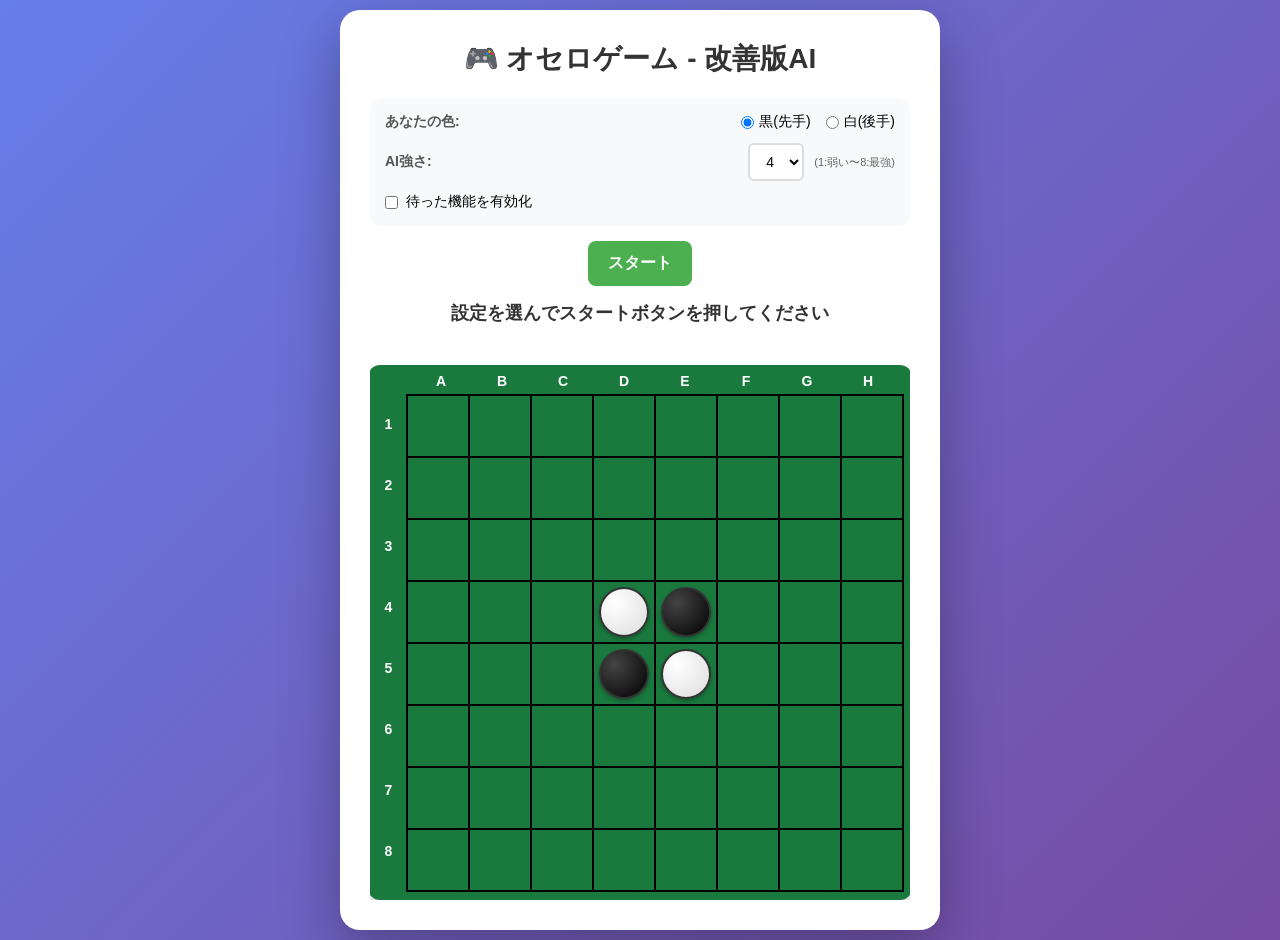
==== commit 595ad367: "update page" ====
--- a/index.html
+++ b/index.html
@@ -18,36 +18,37 @@
             display: flex;
             justify-content: center;
             align-items: center;
-            padding: 20px;
+            padding: 10px;
         }
 
         .container {
             background: white;
             border-radius: 20px;
             box-shadow: 0 20px 60px rgba(0, 0, 0, 0.3);
-            padding: 30px;
+            padding: 20px;
             max-width: 600px;
+            width: 100%;
         }
 
         h1 {
             text-align: center;
             color: #333;
-            margin-bottom: 20px;
-            font-size: 28px;
+            margin-bottom: 15px;
+            font-size: 20px;
         }
 
         .settings {
             background: #f8f9fa;
-            padding: 20px;
+            padding: 15px;
             border-radius: 12px;
-            margin-bottom: 20px;
+            margin-bottom: 15px;
         }
 
         .setting-row {
             display: flex;
-            align-items: center;
-            justify-content: space-between;
-            margin-bottom: 15px;
+            flex-direction: column;
+            gap: 8px;
+            margin-bottom: 12px;
         }
 
         .setting-row:last-child {
@@ -57,7 +58,7 @@
         .setting-label {
             font-weight: 600;
             color: #555;
-            min-width: 100px;
+            font-size: 14px;
         }
 
         .setting-options {
@@ -76,6 +77,7 @@
             align-items: center;
             gap: 5px;
             cursor: pointer;
+            font-size: 14px;
         }
 
         select {
@@ -93,17 +95,18 @@
             gap: 8px;
             cursor: pointer;
             font-weight: 500;
+            font-size: 14px;
         }
 
         .buttons {
             display: flex;
-            gap: 10px;
-            justify-content: center;
-            margin-bottom: 20px;
+            flex-direction: column;
+            gap: 8px;
+            margin-bottom: 15px;
         }
 
         button {
-            padding: 12px 30px;
+            padding: 12px 20px;
             font-size: 16px;
             font-weight: 600;
             border: none;
@@ -150,16 +153,16 @@
 
         .status {
             text-align: center;
-            margin-bottom: 15px;
-            font-size: 18px;
+            margin-bottom: 10px;
+            font-size: 14px;
             font-weight: 600;
             color: #333;
         }
 
         .ai-status {
             text-align: center;
-            margin-bottom: 15px;
-            font-size: 14px;
+            margin-bottom: 10px;
+            font-size: 12px;
             color: #2196F3;
             min-height: 20px;
         }
@@ -167,7 +170,7 @@
         .board-container {
             display: inline-block;
             background: #1a7a3e;
-            padding: 10px;
+            padding: 8px;
             border-radius: 12px;
             box-shadow: 0 4px 12px rgba(0, 0, 0, 0.2);
         }
@@ -175,15 +178,16 @@
         .board-wrapper {
             display: flex;
             justify-content: center;
+            overflow-x: auto;
         }
 
         .board {
             display: grid;
-            grid-template-columns: repeat(8, 60px);
-            grid-template-rows: repeat(8, 60px);
-            gap: 2px;
+            grid-template-columns: repeat(8, 40px);
+            grid-template-rows: repeat(8, 40px);
+            gap: 1px;
             background: #000;
-            border: 3px solid #000;
+            border: 2px solid #000;
         }
 
         .cell {
@@ -200,8 +204,8 @@
         }
 
         .piece {
-            width: 50px;
-            height: 50px;
+            width: 34px;
+            height: 34px;
             border-radius: 50%;
             border: 2px solid #333;
             box-shadow: 0 2px 4px rgba(0, 0, 0, 0.3);
@@ -216,22 +220,22 @@
         }
 
         .hint {
+            width: 10px;
+            height: 10px;
+            border-radius: 50%;
+            background: rgba(255, 235, 59, 0.8);
+        }
+
+        .cpu-hint {
+            width: 10px;
+            height: 10px;
+            border-radius: 50%;
+            background: rgba(200, 200, 200, 0.6);
+        }
+
+        .last-move {
             width: 12px;
             height: 12px;
-            border-radius: 50%;
-            background: rgba(255, 235, 59, 0.8);
-        }
-
-        .cpu-hint {
-            width: 12px;
-            height: 12px;
-            border-radius: 50%;
-            background: rgba(200, 200, 200, 0.6);
-        }
-
-        .last-move {
-            width: 16px;
-            height: 16px;
             border-radius: 50%;
             background: #f44336;
             border: 2px solid #c62828;
@@ -242,34 +246,34 @@
             display: flex;
             justify-content: center;
             margin-bottom: 5px;
-            gap: 2px;
-            padding-left: 10px;
+            gap: 1px;
+            padding-left: 8px;
         }
 
         .label {
-            width: 60px;
+            width: 40px;
             text-align: center;
             font-weight: bold;
             color: white;
-            font-size: 14px;
+            font-size: 12px;
         }
 
         .row-labels {
             display: flex;
             flex-direction: column;
-            gap: 2px;
+            gap: 1px;
             margin-right: 5px;
         }
 
         .row-label {
-            height: 60px;
+            height: 40px;
             display: flex;
             align-items: center;
             justify-content: center;
             font-weight: bold;
             color: white;
-            font-size: 14px;
-            width: 25px;
+            font-size: 12px;
+            width: 20px;
         }
 
         .board-with-labels {
@@ -278,6 +282,119 @@
 
         .hidden {
             display: none;
+        }
+
+        #depthWarning {
+            font-size: 11px;
+            color: #666;
+        }
+
+        @media (min-width: 480px) {
+            .container {
+                padding: 25px;
+            }
+
+            h1 {
+                font-size: 24px;
+                margin-bottom: 20px;
+            }
+
+            .buttons {
+                flex-direction: row;
+                justify-content: center;
+                gap: 10px;
+            }
+
+            .board {
+                grid-template-columns: repeat(8, 50px);
+                grid-template-rows: repeat(8, 50px);
+                gap: 2px;
+            }
+
+            .piece {
+                width: 42px;
+                height: 42px;
+            }
+
+            .label {
+                width: 50px;
+                font-size: 14px;
+            }
+
+            .row-label {
+                height: 50px;
+                font-size: 14px;
+                width: 25px;
+            }
+
+            .status {
+                font-size: 16px;
+            }
+
+            .ai-status {
+                font-size: 13px;
+            }
+        }
+
+        @media (min-width: 768px) {
+            .container {
+                padding: 30px;
+            }
+
+            h1 {
+                font-size: 28px;
+            }
+
+            .board {
+                grid-template-columns: repeat(8, 60px);
+                grid-template-rows: repeat(8, 60px);
+            }
+
+            .piece {
+                width: 50px;
+                height: 50px;
+            }
+
+            .hint {
+                width: 12px;
+                height: 12px;
+            }
+
+            .cpu-hint {
+                width: 12px;
+                height: 12px;
+            }
+
+            .last-move {
+                width: 16px;
+                height: 16px;
+            }
+
+            .label {
+                width: 60px;
+            }
+
+            .row-label {
+                height: 60px;
+            }
+
+            .status {
+                font-size: 18px;
+            }
+
+            .ai-status {
+                font-size: 14px;
+            }
+
+            .setting-row {
+                flex-direction: row;
+                justify-content: space-between;
+                align-items: center;
+            }
+
+            .setting-label {
+                min-width: 100px;
+            }
         }
     </style>
 </head>
@@ -313,7 +430,7 @@
                         <option value="7">7</option>
                         <option value="8">8</option>
                     </select>
-                    <span id="depthWarning" style="font-size: 12px; color: #666;">(1:弱い〜8:最強)</span>
+                    <span id="depthWarning">(1:弱い〜8:最強)</span>
                 </div>
             </div>
 
@@ -336,7 +453,7 @@
         <div class="board-wrapper">
             <div class="board-container">
                 <div class="labels">
-                    <div style="width: 25px;"></div>
+                    <div style="width: 20px;"></div>
                     <div class="label">A</div>
                     <div class="label">B</div>
                     <div class="label">C</div>
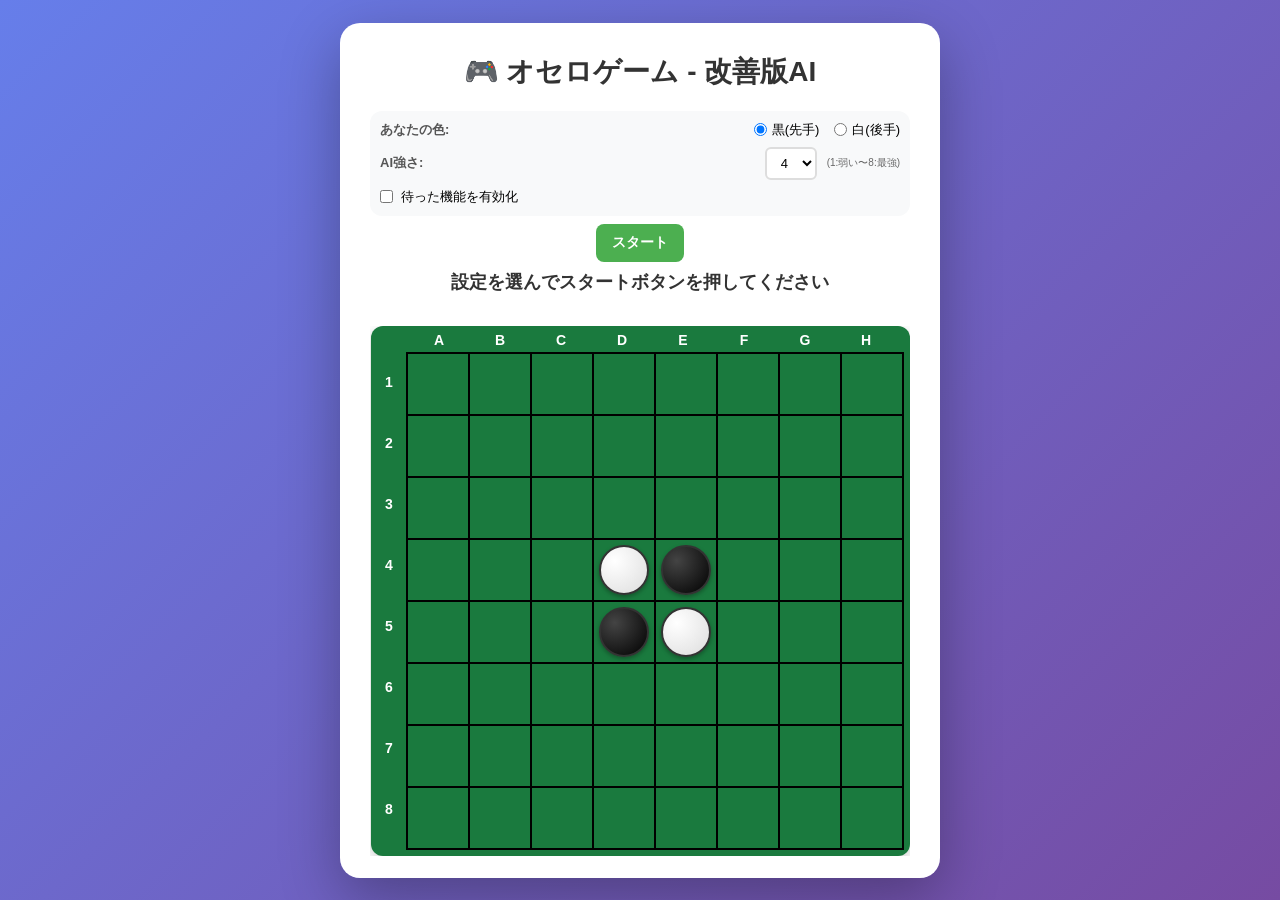
==== commit 7081cdde: "update page" ====
--- a/index.html
+++ b/index.html
@@ -14,41 +14,43 @@
         body {
             font-family: 'Segoe UI', Tahoma, Geneva, Verdana, sans-serif;
             background: linear-gradient(135deg, #667eea 0%, #764ba2 100%);
-            min-height: 100vh;
+            min-height: 100dvh;
             display: flex;
             justify-content: center;
             align-items: center;
-            padding: 10px;
+            padding: 5px;
         }
 
         .container {
             background: white;
             border-radius: 20px;
             box-shadow: 0 20px 60px rgba(0, 0, 0, 0.3);
-            padding: 20px;
+            padding: 12px;
             max-width: 600px;
             width: 100%;
+            max-height: 98dvh;
+            overflow-y: auto;
         }
 
         h1 {
             text-align: center;
             color: #333;
-            margin-bottom: 15px;
-            font-size: 20px;
+            margin-bottom: 8px;
+            font-size: 18px;
         }
 
         .settings {
             background: #f8f9fa;
-            padding: 15px;
+            padding: 10px;
             border-radius: 12px;
-            margin-bottom: 15px;
+            margin-bottom: 8px;
         }
 
         .setting-row {
             display: flex;
             flex-direction: column;
-            gap: 8px;
-            margin-bottom: 12px;
+            gap: 6px;
+            margin-bottom: 8px;
         }
 
         .setting-row:last-child {
@@ -58,7 +60,7 @@
         .setting-label {
             font-weight: 600;
             color: #555;
-            font-size: 14px;
+            font-size: 13px;
         }
 
         .setting-options {
@@ -77,14 +79,14 @@
             align-items: center;
             gap: 5px;
             cursor: pointer;
-            font-size: 14px;
+            font-size: 13px;
         }
 
         select {
-            padding: 8px 12px;
+            padding: 6px 10px;
             border: 2px solid #ddd;
             border-radius: 6px;
-            font-size: 14px;
+            font-size: 13px;
             background: white;
             cursor: pointer;
         }
@@ -95,19 +97,19 @@
             gap: 8px;
             cursor: pointer;
             font-weight: 500;
-            font-size: 14px;
+            font-size: 13px;
         }
 
         .buttons {
             display: flex;
             flex-direction: column;
-            gap: 8px;
-            margin-bottom: 15px;
+            gap: 6px;
+            margin-bottom: 8px;
         }
 
         button {
-            padding: 12px 20px;
-            font-size: 16px;
+            padding: 10px 16px;
+            font-size: 14px;
             font-weight: 600;
             border: none;
             border-radius: 8px;
@@ -153,24 +155,24 @@
 
         .status {
             text-align: center;
-            margin-bottom: 10px;
-            font-size: 14px;
+            margin-bottom: 6px;
+            font-size: 13px;
             font-weight: 600;
             color: #333;
         }
 
         .ai-status {
             text-align: center;
-            margin-bottom: 10px;
-            font-size: 12px;
+            margin-bottom: 8px;
+            font-size: 11px;
             color: #2196F3;
-            min-height: 20px;
+            min-height: 18px;
         }
 
         .board-container {
             display: inline-block;
             background: #1a7a3e;
-            padding: 8px;
+            padding: 6px;
             border-radius: 12px;
             box-shadow: 0 4px 12px rgba(0, 0, 0, 0.2);
         }
@@ -245,9 +247,9 @@
         .labels {
             display: flex;
             justify-content: center;
-            margin-bottom: 5px;
+            margin-bottom: 4px;
             gap: 1px;
-            padding-left: 8px;
+            padding-left: 6px;
         }
 
         .label {
@@ -255,14 +257,14 @@
             text-align: center;
             font-weight: bold;
             color: white;
-            font-size: 12px;
+            font-size: 11px;
         }
 
         .row-labels {
             display: flex;
             flex-direction: column;
             gap: 1px;
-            margin-right: 5px;
+            margin-right: 4px;
         }
 
         .row-label {
@@ -272,8 +274,8 @@
             justify-content: center;
             font-weight: bold;
             color: white;
-            font-size: 12px;
-            width: 20px;
+            font-size: 11px;
+            width: 18px;
         }
 
         .board-with-labels {
@@ -285,13 +287,14 @@
         }
 
         #depthWarning {
-            font-size: 11px;
+            font-size: 10px;
             color: #666;
         }
 
         @media (min-width: 480px) {
             .container {
                 padding: 25px;
+                max-height: 95dvh;
             }
 
             h1 {
@@ -453,7 +456,7 @@
         <div class="board-wrapper">
             <div class="board-container">
                 <div class="labels">
-                    <div style="width: 20px;"></div>
+                    <div style="width: 18px;"></div>
                     <div class="label">A</div>
                     <div class="label">B</div>
                     <div class="label">C</div>
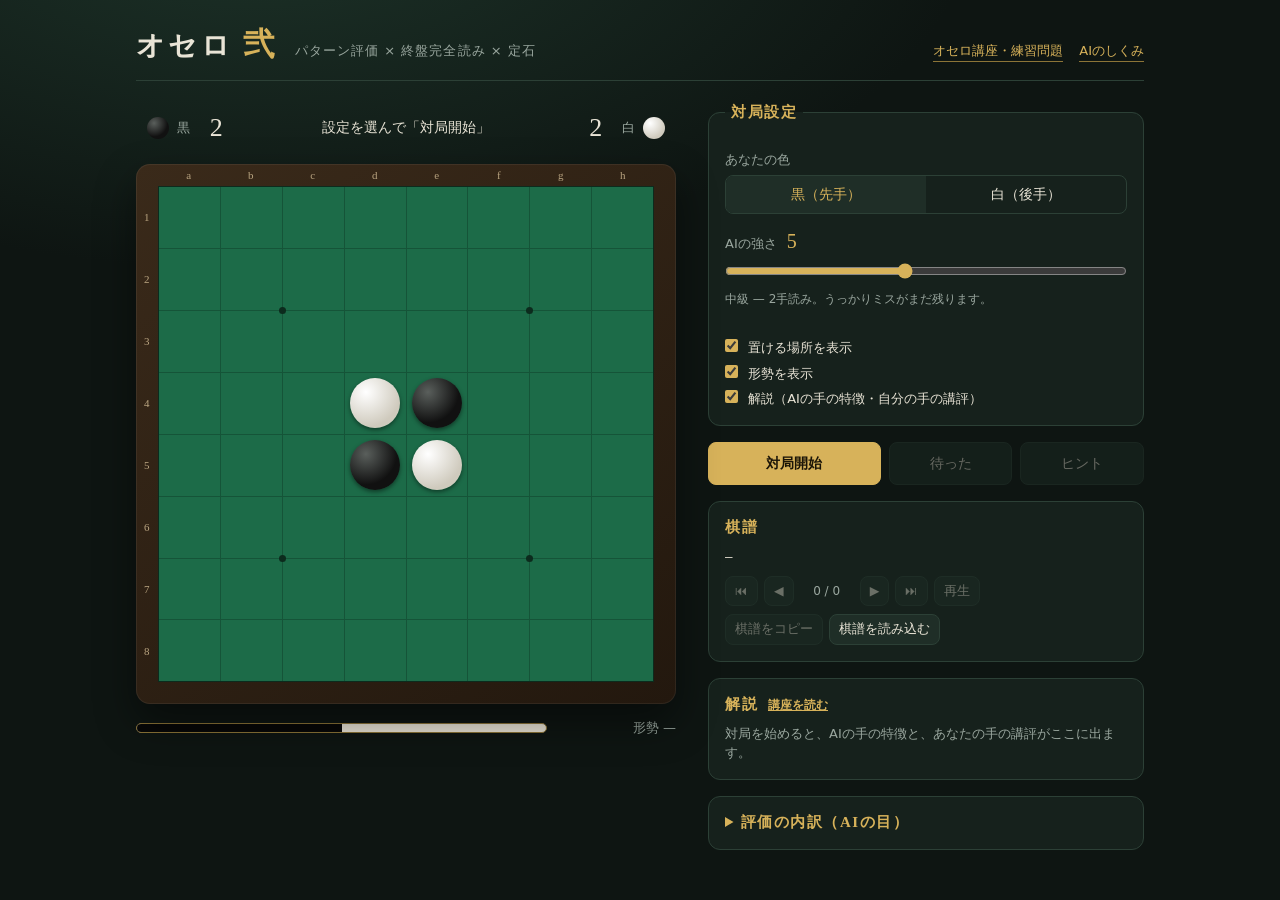
==== commit e04cc9ad: "Rebuild as オセロ 弐: learned pattern-evaluation engine, lessons, replay - Engine rewritten: bitboards, " ====
--- a/index.html
+++ b/index.html
@@ -1,1335 +1,117 @@
 <!DOCTYPE html>
 <html lang="ja">
 <head>
-    <meta charset="UTF-8">
-    <meta name="viewport" content="width=device-width, initial-scale=1.0">
-    <title>オセロゲーム - 改善版AI</title>
-    <style>
-        * {
-            margin: 0;
-            padding: 0;
-            box-sizing: border-box;
-        }
-
-        body {
-            font-family: 'Segoe UI', Tahoma, Geneva, Verdana, sans-serif;
-            background: linear-gradient(135deg, #667eea 0%, #764ba2 100%);
-            min-height: 100dvh;
-            display: flex;
-            justify-content: center;
-            align-items: center;
-            padding: 5px;
-        }
-
-        .container {
-            background: white;
-            border-radius: 20px;
-            box-shadow: 0 20px 60px rgba(0, 0, 0, 0.3);
-            padding: 12px;
-            max-width: 600px;
-            width: 100%;
-            max-height: 98dvh;
-            overflow-y: auto;
-        }
-
-        h1 {
-            text-align: center;
-            color: #333;
-            margin-bottom: 8px;
-            font-size: 18px;
-        }
-
-        .settings {
-            background: #f8f9fa;
-            padding: 10px;
-            border-radius: 12px;
-            margin-bottom: 8px;
-        }
-
-        .setting-row {
-            display: flex;
-            flex-direction: column;
-            gap: 6px;
-            margin-bottom: 8px;
-        }
-
-        .setting-row:last-child {
-            margin-bottom: 0;
-        }
-
-        .setting-label {
-            font-weight: 600;
-            color: #555;
-            font-size: 13px;
-        }
-
-        .setting-options {
-            display: flex;
-            gap: 10px;
-            align-items: center;
-        }
-
-        .radio-group {
-            display: flex;
-            gap: 15px;
-        }
-
-        .radio-label {
-            display: flex;
-            align-items: center;
-            gap: 5px;
-            cursor: pointer;
-            font-size: 13px;
-        }
-
-        select {
-            padding: 6px 10px;
-            border: 2px solid #ddd;
-            border-radius: 6px;
-            font-size: 13px;
-            background: white;
-            cursor: pointer;
-        }
-
-        .checkbox-label {
-            display: flex;
-            align-items: center;
-            gap: 8px;
-            cursor: pointer;
-            font-weight: 500;
-            font-size: 13px;
-        }
-
-        .buttons {
-            display: flex;
-            flex-direction: column;
-            gap: 6px;
-            margin-bottom: 8px;
-        }
-
-        button {
-            padding: 10px 16px;
-            font-size: 14px;
-            font-weight: 600;
-            border: none;
-            border-radius: 8px;
-            cursor: pointer;
-            transition: all 0.3s;
-        }
-
-        .start-button {
-            background: #4CAF50;
-            color: white;
-        }
-
-        .start-button:hover {
-            background: #45a049;
-            transform: translateY(-2px);
-        }
-
-        .stop-button {
-            background: #ff9800;
-            color: white;
-        }
-
-        .stop-button:hover {
-            background: #e68900;
-            transform: translateY(-2px);
-        }
-
-        .undo-button {
-            background: #ffd54f;
-            color: #333;
-        }
-
-        .undo-button:hover {
-            background: #ffca28;
-            transform: translateY(-2px);
-        }
-
-        .undo-button:disabled {
-            background: #e0e0e0;
-            cursor: not-allowed;
-            transform: none;
-        }
-
-        .status {
-            text-align: center;
-            margin-bottom: 6px;
-            font-size: 13px;
-            font-weight: 600;
-            color: #333;
-        }
-
-        .ai-status {
-            text-align: center;
-            margin-bottom: 8px;
-            font-size: 11px;
-            color: #2196F3;
-            min-height: 18px;
-        }
-
-        .board-container {
-            display: inline-block;
-            background: #1a7a3e;
-            padding: 6px;
-            border-radius: 12px;
-            box-shadow: 0 4px 12px rgba(0, 0, 0, 0.2);
-        }
-
-        .board-wrapper {
-            display: flex;
-            justify-content: center;
-            overflow-x: auto;
-        }
-
-        .board {
-            display: grid;
-            grid-template-columns: repeat(8, 40px);
-            grid-template-rows: repeat(8, 40px);
-            gap: 1px;
-            background: #000;
-            border: 2px solid #000;
-        }
-
-        .cell {
-            background: #1a7a3e;
-            display: flex;
-            justify-content: center;
-            align-items: center;
-            cursor: pointer;
-            position: relative;
-        }
-
-        .cell:hover {
-            background: #227a45;
-        }
-
-        .piece {
-            width: 34px;
-            height: 34px;
-            border-radius: 50%;
-            border: 2px solid #333;
-            box-shadow: 0 2px 4px rgba(0, 0, 0, 0.3);
-        }
-
-        .black {
-            background: radial-gradient(circle at 30% 30%, #444, #000);
-        }
-
-        .white {
-            background: radial-gradient(circle at 30% 30%, #fff, #ddd);
-        }
-
-        .hint {
-            width: 10px;
-            height: 10px;
-            border-radius: 50%;
-            background: rgba(255, 235, 59, 0.8);
-        }
-
-        .cpu-hint {
-            width: 10px;
-            height: 10px;
-            border-radius: 50%;
-            background: rgba(200, 200, 200, 0.6);
-        }
-
-        .last-move {
-            width: 12px;
-            height: 12px;
-            border-radius: 50%;
-            background: #f44336;
-            border: 2px solid #c62828;
-            position: absolute;
-        }
-
-        .labels {
-            display: flex;
-            justify-content: center;
-            margin-bottom: 4px;
-            gap: 1px;
-            padding-left: 6px;
-        }
-
-        .label {
-            width: 40px;
-            text-align: center;
-            font-weight: bold;
-            color: white;
-            font-size: 11px;
-        }
-
-        .row-labels {
-            display: flex;
-            flex-direction: column;
-            gap: 1px;
-            margin-right: 4px;
-        }
-
-        .row-label {
-            height: 40px;
-            display: flex;
-            align-items: center;
-            justify-content: center;
-            font-weight: bold;
-            color: white;
-            font-size: 11px;
-            width: 18px;
-        }
-
-        .board-with-labels {
-            display: flex;
-        }
-
-        .hidden {
-            display: none;
-        }
-
-        #depthWarning {
-            font-size: 10px;
-            color: #666;
-        }
-
-        @media (min-width: 480px) {
-            .container {
-                padding: 25px;
-                max-height: 95dvh;
-            }
-
-            h1 {
-                font-size: 24px;
-                margin-bottom: 20px;
-            }
-
-            .buttons {
-                flex-direction: row;
-                justify-content: center;
-                gap: 10px;
-            }
-
-            .board {
-                grid-template-columns: repeat(8, 50px);
-                grid-template-rows: repeat(8, 50px);
-                gap: 2px;
-            }
-
-            .piece {
-                width: 42px;
-                height: 42px;
-            }
-
-            .label {
-                width: 50px;
-                font-size: 14px;
-            }
-
-            .row-label {
-                height: 50px;
-                font-size: 14px;
-                width: 25px;
-            }
-
-            .status {
-                font-size: 16px;
-            }
-
-            .ai-status {
-                font-size: 13px;
-            }
-        }
-
-        @media (min-width: 768px) {
-            .container {
-                padding: 30px;
-            }
-
-            h1 {
-                font-size: 28px;
-            }
-
-            .board {
-                grid-template-columns: repeat(8, 60px);
-                grid-template-rows: repeat(8, 60px);
-            }
-
-            .piece {
-                width: 50px;
-                height: 50px;
-            }
-
-            .hint {
-                width: 12px;
-                height: 12px;
-            }
-
-            .cpu-hint {
-                width: 12px;
-                height: 12px;
-            }
-
-            .last-move {
-                width: 16px;
-                height: 16px;
-            }
-
-            .label {
-                width: 60px;
-            }
-
-            .row-label {
-                height: 60px;
-            }
-
-            .status {
-                font-size: 18px;
-            }
-
-            .ai-status {
-                font-size: 14px;
-            }
-
-            .setting-row {
-                flex-direction: row;
-                justify-content: space-between;
-                align-items: center;
-            }
-
-            .setting-label {
-                min-width: 100px;
-            }
-        }
-    </style>
+  <meta charset="UTF-8">
+  <meta name="viewport" content="width=device-width, initial-scale=1.0">
+  <title>オセロ 弐 — パターン評価AI</title>
+  <link rel="stylesheet" href="css/style.css">
 </head>
 <body>
-    <div class="container">
-        <h1>🎮 オセロゲーム - 改善版AI</h1>
+  <main class="app">
+    <header class="masthead">
+      <h1>オセロ <span class="ni">弐</span></h1>
+      <p class="tagline">パターン評価 × 終盤完全読み × 定石</p>
+      <nav class="nav"><a href="lessons.html">オセロ講座・練習問題</a><a href="about.html">AIのしくみ</a></nav>
+    </header>
 
-        <div class="settings" id="settings">
-            <div class="setting-row">
-                <span class="setting-label">あなたの色:</span>
-                <div class="radio-group">
-                    <label class="radio-label">
-                        <input type="radio" name="color" value="1" checked>
-                        <span>黒(先手)</span>
-                    </label>
-                    <label class="radio-label">
-                        <input type="radio" name="color" value="2">
-                        <span>白(後手)</span>
-                    </label>
-                </div>
-            </div>
+    <section class="table">
+      <div class="scoreline">
+        <div class="side side-black" id="sideBlack">
+          <span class="chip black"></span>
+          <span class="who" id="whoBlack">黒</span>
+          <span class="count" id="countBlack">2</span>
+        </div>
+        <div class="turn" id="turn" aria-live="polite">設定を選んで「対局開始」</div>
+        <div class="side side-white" id="sideWhite">
+          <span class="count" id="countWhite">2</span>
+          <span class="who" id="whoWhite">白</span>
+          <span class="chip white"></span>
+        </div>
+      </div>
 
-            <div class="setting-row">
-                <span class="setting-label">AI強さ:</span>
-                <div class="setting-options">
-                    <select id="depth">
-                        <option value="1">1</option>
-                        <option value="2">2</option>
-                        <option value="3">3</option>
-                        <option value="4" selected>4</option>
-                        <option value="5">5</option>
-                        <option value="6">6</option>
-                        <option value="7">7</option>
-                        <option value="8">8</option>
-                    </select>
-                    <span id="depthWarning">(1:弱い〜8:最強)</span>
-                </div>
-            </div>
+      <div class="board-frame">
+        <div class="files" aria-hidden="true"><span>a</span><span>b</span><span>c</span><span>d</span><span>e</span><span>f</span><span>g</span><span>h</span></div>
+        <div class="ranks" aria-hidden="true"><span>1</span><span>2</span><span>3</span><span>4</span><span>5</span><span>6</span><span>7</span><span>8</span></div>
+        <div class="board" id="board" role="grid" aria-label="オセロ盤"></div>
+        <div class="toast" id="toast" hidden></div>
+        <div class="result" id="result" hidden>
+          <p class="result-title" id="resultTitle"></p>
+          <p class="result-score" id="resultScore"></p>
+          <button type="button" class="btn primary" id="again">もう一局</button>
+        </div>
+      </div>
 
-            <div class="setting-row">
-                <label class="checkbox-label">
-                    <input type="checkbox" id="undoEnabled">
-                    <span>待った機能を有効化</span>
-                </label>
-            </div>
+      <div class="meter" id="meter" title="AIの読みによる形勢（黒から見た石差）">
+        <div class="meter-bar"><div class="meter-fill" id="meterFill"></div></div>
+        <div class="meter-text" id="meterText">形勢 —</div>
+      </div>
+      <p class="ai-line" id="aiLine">&nbsp;</p>
+    </section>
+
+    <aside class="panel">
+      <fieldset class="group" id="settings">
+        <legend>対局設定</legend>
+        <div class="row">
+          <span class="label">あなたの色</span>
+          <div class="seg" role="radiogroup" aria-label="あなたの色">
+            <label><input type="radio" name="color" value="black" checked><span>黒（先手）</span></label>
+            <label><input type="radio" name="color" value="white"><span>白（後手）</span></label>
+          </div>
         </div>
+        <div class="row">
+          <label class="label" for="level">AIの強さ <output id="levelOut">5</output></label>
+          <input type="range" id="level" min="1" max="10" step="1" value="5">
+          <p class="level-desc" id="levelDesc"></p>
+        </div>
+        <div class="row checks">
+          <label><input type="checkbox" id="showMoves" checked> 置ける場所を表示</label>
+          <label><input type="checkbox" id="showEval" checked> 形勢を表示</label>
+          <label><input type="checkbox" id="showCoach" checked> 解説（AIの手の特徴・自分の手の講評）</label>
+        </div>
+      </fieldset>
 
-        <div class="buttons">
-            <button class="start-button" id="startButton">スタート</button>
-            <button class="undo-button hidden" id="undoButton" disabled>待った</button>
+      <div class="actions">
+        <button type="button" class="btn primary" id="start">対局開始</button>
+        <button type="button" class="btn" id="undo" disabled>待った</button>
+        <button type="button" class="btn" id="hint" disabled>ヒント</button>
+      </div>
+
+      <div class="group record">
+        <h2>棋譜 <span class="opening" id="opening"></span></h2>
+        <p class="kifu" id="kifu">—</p>
+        <div class="replay" role="group" aria-label="棋譜の再生">
+          <button type="button" class="btn sm" id="rvFirst" title="最初へ">⏮</button>
+          <button type="button" class="btn sm" id="rvPrev" title="1手戻る（←）">◀</button>
+          <span class="rv-pos" id="rvPos">0 / 0</span>
+          <button type="button" class="btn sm" id="rvNext" title="1手進む（→）">▶</button>
+          <button type="button" class="btn sm" id="rvLast" title="最新へ">⏭</button>
+          <button type="button" class="btn sm" id="rvPlay" title="自動再生">再生</button>
         </div>
+        <div class="replay">
+          <button type="button" class="btn sm" id="kifuCopy">棋譜をコピー</button>
+          <button type="button" class="btn sm" id="kifuLoad">棋譜を読み込む</button>
+        </div>
+      </div>
 
-        <div class="status" id="status">設定を選んでスタートボタンを押してください</div>
-        <div class="ai-status" id="aiStatus"></div>
+      <div class="group coach" id="coachBox">
+        <h2>解説 <a class="opening" href="lessons.html">講座を読む</a></h2>
+        <div id="coachYou" class="coach-block"></div>
+        <div id="coachAI" class="coach-block"><p class="coach-empty">対局を始めると、AIの手の特徴と、あなたの手の講評がここに出ます。</p></div>
+      </div>
 
-        <div class="board-wrapper">
-            <div class="board-container">
-                <div class="labels">
-                    <div style="width: 18px;"></div>
-                    <div class="label">A</div>
-                    <div class="label">B</div>
-                    <div class="label">C</div>
-                    <div class="label">D</div>
-                    <div class="label">E</div>
-                    <div class="label">F</div>
-                    <div class="label">G</div>
-                    <div class="label">H</div>
-                </div>
-                <div class="board-with-labels">
-                    <div class="row-labels">
-                        <div class="row-label">1</div>
-                        <div class="row-label">2</div>
-                        <div class="row-label">3</div>
-                        <div class="row-label">4</div>
-                        <div class="row-label">5</div>
-                        <div class="row-label">6</div>
-                        <div class="row-label">7</div>
-                        <div class="row-label">8</div>
-                    </div>
-                    <div class="board" id="board"></div>
-                </div>
-            </div>
-        </div>
-    </div>
+      <details class="group evalbox" id="evalBox">
+        <summary>評価の内訳（AIの目）</summary>
+        <div id="evalBody"><p class="coach-empty">評価関数を読み込み中…</p></div>
+      </details>
+    </aside>
+  </main>
 
-    <script>
-        class OthelloGame {
-            constructor() {
-                this.boardSize = 8;
-                this.board = [];
-                this.currentPlayer = 1;
-                this.gameOver = false;
-                this.thinking = false;
-                this.lastCpuMove = null;
-                this.gameStarted = false;
-                this.searchDepth = 4;
-                this.nodesSearched = 0;
-                this.searchStartTime = 0;
-                this.searchTimeout = 10000;
-                this.undoEnabled = false;
-                this.currentBoardState = null;
-                this.previousBoardState = null;
-                this.thinkingAnimationId = null;
-                this.thinkingSymbols = ['|', '/', '-', '\\'];
-                this.thinkingIndex = 0;
-
-                this.positionWeights = this.createPositionWeights();
-                this.initializeBoard();
-                this.setupEventListeners();
-                this.drawBoard();
-            }
-
-            createPositionWeights() {
-                const base = [
-                    [30, -12, 0, -1],
-                    [-12, -15, -3, -3],
-                    [0, -3, 0, -1],
-                    [-1, -3, -1, -1]
-                ];
-
-                const weights = Array(8).fill().map(() => Array(8).fill(0));
-                for (let row = 0; row < 8; row++) {
-                    for (let col = 0; col < 8; col++) {
-                        const r = Math.min(row, 7 - row);
-                        const c = Math.min(col, 7 - col);
-                        weights[row][col] = base[r][c];
-                    }
-                }
-                return weights;
-            }
-
-            initializeBoard() {
-                this.board = Array(this.boardSize).fill().map(() => Array(this.boardSize).fill(0));
-                const mid = this.boardSize / 2;
-                this.board[mid - 1][mid - 1] = 2;
-                this.board[mid][mid] = 2;
-                this.board[mid - 1][mid] = 1;
-                this.board[mid][mid - 1] = 1;
-            }
-
-            setupEventListeners() {
-                document.getElementById('startButton').addEventListener('click', () => this.toggleGame());
-                document.getElementById('undoButton').addEventListener('click', () => this.undoMove());
-                document.getElementById('undoEnabled').addEventListener('change', (e) => {
-                    const undoButton = document.getElementById('undoButton');
-                    if (e.target.checked) {
-                        undoButton.classList.remove('hidden');
-                    } else {
-                        undoButton.classList.add('hidden');
-                    }
-                });
-                document.getElementById('depth').addEventListener('change', (e) => {
-                    const depth = parseInt(e.target.value);
-                    const warning = document.getElementById('depthWarning');
-                    if (depth >= 6) {
-                        warning.textContent = '(1:弱い〜8:最強) ※思考時間が長くなる可能性あり';
-                        warning.style.color = 'red';
-                    } else {
-                        warning.textContent = '(1:弱い〜8:最強)';
-                        warning.style.color = '#666';
-                    }
-                });
-            }
-
-            toggleGame() {
-                if (!this.gameStarted) {
-                    this.startGame();
-                } else {
-                    this.stopGame();
-                }
-            }
-
-            startGame() {
-                this.gameStarted = true;
-                this.gameOver = false;
-                this.thinking = false;
-                this.searchDepth = parseInt(document.getElementById('depth').value);
-                this.playerColor = parseInt(document.querySelector('input[name="color"]:checked').value);
-                this.cpuColor = 3 - this.playerColor;
-                this.undoEnabled = document.getElementById('undoEnabled').checked;
-                this.currentBoardState = null;
-                this.previousBoardState = null;
-
-                const startButton = document.getElementById('startButton');
-                startButton.textContent = '中断';
-                startButton.className = 'stop-button';
-                
-                document.querySelectorAll('.settings input, .settings select').forEach(el => el.disabled = true);
-
-                this.initializeBoard();
-                this.currentPlayer = 1;
-                this.lastCpuMove = null;
-                this.drawBoard();
-                this.updateStatus();
-
-                if (this.playerColor === 2) {
-                    setTimeout(() => this.cpuTurn(), 500);
-                } else {
-                    this.onPlayerTurnStart();
-                }
-            }
-
-            stopGame() {
-                this.gameStarted = false;
-                this.gameOver = false;
-                this.thinking = false;
-                this.stopThinkingAnimation();
-
-                const startButton = document.getElementById('startButton');
-                startButton.textContent = 'スタート';
-                startButton.className = 'start-button';
-
-                document.querySelectorAll('.settings input, .settings select').forEach(el => el.disabled = false);
-                document.getElementById('undoButton').disabled = true;
-                document.getElementById('aiStatus').textContent = '';
-                document.getElementById('status').textContent = '設定を選んでスタートボタンを押してください';
-
-                this.drawBoard();
-            }
-
-            onPlayerTurnStart() {
-                this.saveBoardState();
-                if (this.undoEnabled && this.previousBoardState !== null) {
-                    document.getElementById('undoButton').disabled = false;
-                }
-            }
-
-            saveBoardState() {
-                if (this.undoEnabled) {
-                    this.previousBoardState = this.currentBoardState;
-                    this.currentBoardState = {
-                        board: JSON.parse(JSON.stringify(this.board)),
-                        player: this.currentPlayer,
-                        lastMove: this.lastCpuMove ? [...this.lastCpuMove] : null
-                    };
-                }
-            }
-
-            undoMove() {
-                if (!this.undoEnabled || !this.gameStarted || this.thinking || this.gameOver) return;
-                if (this.previousBoardState === null) {
-                    alert('戻せる局面がありません');
-                    return;
-                }
-
-                this.board = JSON.parse(JSON.stringify(this.previousBoardState.board));
-                this.currentPlayer = this.previousBoardState.player;
-                this.lastCpuMove = this.previousBoardState.lastMove ? [...this.previousBoardState.lastMove] : null;
-
-                this.currentBoardState = this.previousBoardState;
-                this.previousBoardState = null;
-
-                this.drawBoard();
-                this.updateStatus();
-
-                if (this.previousBoardState !== null) {
-                    document.getElementById('undoButton').disabled = false;
-                } else {
-                    document.getElementById('undoButton').disabled = true;
-                }
-            }
-
-            drawBoard() {
-                const boardElement = document.getElementById('board');
-                boardElement.innerHTML = '';
-
-                for (let row = 0; row < this.boardSize; row++) {
-                    for (let col = 0; col < this.boardSize; col++) {
-                        const cell = document.createElement('div');
-                        cell.className = 'cell';
-                        cell.dataset.row = row;
-                        cell.dataset.col = col;
-
-                        if (this.board[row][col] !== 0) {
-                            const piece = document.createElement('div');
-                            piece.className = `piece ${this.board[row][col] === 1 ? 'black' : 'white'}`;
-                            cell.appendChild(piece);
-                        }
-
-                        if (!this.gameOver && this.gameStarted) {
-                            const validMoves = this.getValidMoves(this.currentPlayer);
-                            const isValid = validMoves.some(m => m[0] === row && m[1] === col);
-                            
-                            if (isValid) {
-                                const hint = document.createElement('div');
-                                hint.className = this.currentPlayer === this.playerColor ? 'hint' : 'cpu-hint';
-                                cell.appendChild(hint);
-                            }
-                        }
-
-                        if (this.lastCpuMove && this.lastCpuMove[0] === row && this.lastCpuMove[1] === col) {
-                            const lastMove = document.createElement('div');
-                            lastMove.className = 'last-move';
-                            cell.appendChild(lastMove);
-                        }
-
-                        cell.addEventListener('click', () => this.onCellClick(row, col));
-                        boardElement.appendChild(cell);
-                    }
-                }
-            }
-
-            onCellClick(row, col) {
-                if (this.gameOver || this.currentPlayer !== this.playerColor || this.thinking || !this.gameStarted) {
-                    return;
-                }
-
-                if (this.isValidMove(row, col, this.currentPlayer)) {
-                    this.lastCpuMove = null;
-                    this.makeMove(row, col, this.currentPlayer);
-                    this.drawBoard();
-                    this.updateStatus();
-
-                    if (this.undoEnabled) {
-                        document.getElementById('undoButton').disabled = true;
-                    }
-
-                    if (!this.gameOver) {
-                        const opponentMoves = this.getValidMoves(this.currentPlayer);
-                        if (opponentMoves.length === 0) {
-                            this.currentPlayer = this.playerColor;
-                            this.drawBoard();
-                            this.updateStatus();
-
-                            const myMoves = this.getValidMoves(this.playerColor);
-                            if (myMoves.length === 0) {
-                                this.checkGameOver();
-                            } else {
-                                this.onPlayerTurnStart();
-                            }
-                        } else if (this.currentPlayer === this.cpuColor) {
-                            setTimeout(() => this.cpuTurn(), 300);
-                        }
-                    }
-                }
-            }
-
-            isValidMove(row, col, player) {
-                if (this.board[row][col] !== 0) return false;
-                return this.getFlippedPieces(row, col, player).length > 0;
-            }
-
-            getFlippedPieces(row, col, player) {
-                const opponent = 3 - player;
-                const flipped = [];
-                const directions = [[-1, -1], [-1, 0], [-1, 1], [0, -1], [0, 1], [1, -1], [1, 0], [1, 1]];
-
-                for (const [dr, dc] of directions) {
-                    const tempFlipped = [];
-                    let r = row + dr;
-                    let c = col + dc;
-
-                    while (r >= 0 && r < this.boardSize && c >= 0 && c < this.boardSize) {
-                        if (this.board[r][c] === opponent) {
-                            tempFlipped.push([r, c]);
-                        } else if (this.board[r][c] === player) {
-                            flipped.push(...tempFlipped);
-                            break;
-                        } else {
-                            break;
-                        }
-                        r += dr;
-                        c += dc;
-                    }
-                }
-
-                return flipped;
-            }
-
-            getValidMoves(player) {
-                const moves = [];
-                for (let row = 0; row < this.boardSize; row++) {
-                    for (let col = 0; col < this.boardSize; col++) {
-                        if (this.board[row][col] === 0 && this.getFlippedPieces(row, col, player).length > 0) {
-                            moves.push([row, col]);
-                        }
-                    }
-                }
-                return moves;
-            }
-
-            makeMove(row, col, player) {
-                const flipped = this.getFlippedPieces(row, col, player);
-                this.board[row][col] = player;
-
-                for (const [r, c] of flipped) {
-                    this.board[r][c] = player;
-                }
-
-                this.currentPlayer = 3 - player;
-                this.checkGameOver();
-            }
-
-            checkGameOver() {
-                const player1Moves = this.getValidMoves(1);
-                const player2Moves = this.getValidMoves(2);
-
-                if (player1Moves.length === 0 && player2Moves.length === 0) {
-                    this.gameOver = true;
-                    this.drawBoard();
-                    this.updateStatus();
-                    setTimeout(() => this.showResult(), 500);
-                } else if (player1Moves.length === 0 && this.currentPlayer === 1) {
-                    this.currentPlayer = 2;
-                    this.drawBoard();
-                    this.updateStatus();
-                    if (this.cpuColor === 2) {
-                        setTimeout(() => this.cpuTurn(), 1000);
-                    } else {
-                        this.onPlayerTurnStart();
-                    }
-                } else if (player2Moves.length === 0 && this.currentPlayer === 2) {
-                    this.currentPlayer = 1;
-                    this.drawBoard();
-                    this.updateStatus();
-                    if (this.cpuColor === 1) {
-                        setTimeout(() => this.cpuTurn(), 1000);
-                    } else {
-                        this.onPlayerTurnStart();
-                    }
-                }
-            }
-
-            updateStatus() {
-                const blackCount = this.board.flat().filter(x => x === 1).length;
-                const whiteCount = this.board.flat().filter(x => x === 2).length;
-
-                let status;
-                if (this.gameOver) {
-                    status = `ゲーム終了! 黒: ${blackCount} vs 白: ${whiteCount}`;
-                } else {
-                    const turnName = this.currentPlayer === 1 ? '黒' : '白';
-                    if (this.currentPlayer === this.playerColor) {
-                        status = `あなた(${turnName})のターン | 黒: ${blackCount} vs 白: ${whiteCount}`;
-                    } else {
-                        status = `CPU(${turnName})のターン | 黒: ${blackCount} vs 白: ${whiteCount}`;
-                    }
-                }
-
-                document.getElementById('status').textContent = status;
-            }
-
-            showResult() {
-                const blackCount = this.board.flat().filter(x => x === 1).length;
-                const whiteCount = this.board.flat().filter(x => x === 2).length;
-
-                let result;
-                if (this.playerColor === 1) {
-                    if (blackCount > whiteCount) {
-                        result = `🎉 あなたの勝ちです!\n黒: ${blackCount} vs 白: ${whiteCount}`;
-                    } else if (whiteCount > blackCount) {
-                        result = `CPUの勝ちです!\n黒: ${blackCount} vs 白: ${whiteCount}`;
-                    } else {
-                        result = `引き分けです!\n黒: ${blackCount} vs 白: ${whiteCount}`;
-                    }
-                } else {
-                    if (whiteCount > blackCount) {
-                        result = `🎉 あなたの勝ちです!\n黒: ${blackCount} vs 白: ${whiteCount}`;
-                    } else if (blackCount > whiteCount) {
-                        result = `CPUの勝ちです!\n黒: ${blackCount} vs 白: ${whiteCount}`;
-                    } else {
-                        result = `引き分けです!\n黒: ${blackCount} vs 白: ${whiteCount}`;
-                    }
-                }
-
-                alert(result);
-                this.stopGame();
-            }
-
-            async cpuTurn() {
-                if (this.gameOver || this.thinking || !this.gameStarted) return;
-                if (this.currentPlayer !== this.cpuColor) return;
-
-                const validMoves = this.getValidMoves(this.cpuColor);
-                if (validMoves.length === 0) {
-                    this.currentPlayer = this.playerColor;
-                    this.checkGameOver();
-                    return;
-                }
-
-                this.thinking = true;
-                this.drawBoard();
-
-                const emptyCount = this.board.flat().filter(x => x === 0).length;
-                const thresholds = {1: 3, 2: 3, 3: 5, 4: 7, 5: 9, 6: 11, 7: 11, 8: 13};
-                const threshold = thresholds[this.searchDepth] || 14;
-
-                let depth;
-                if (emptyCount <= threshold) {
-                    depth = emptyCount;
-                    this.startThinkingAnimation(`AIが思考中...(終盤完全読み: 残り${emptyCount}手)`);
-                } else {
-                    depth = this.searchDepth;
-                    this.startThinkingAnimation(`AIが思考中...(深さ${depth}で探索)`);
-                }
-
-                const startTime = Date.now();
-                this.nodesSearched = 0;
-                this.searchStartTime = startTime;
-
-                const [bestMove, bestScore] = await this.alphaBetaSearch(depth, this.cpuColor);
-
-                const elapsed = (Date.now() - startTime) / 1000;
-                this.stopThinkingAnimation();
-
-                if (bestMove) {
-                    this.lastCpuMove = bestMove;
-                    this.makeMove(bestMove[0], bestMove[1], this.cpuColor);
-                    this.drawBoard();
-                    this.updateStatus();
-
-                    const scoreText = this.formatScore(bestScore);
-                    document.getElementById('aiStatus').textContent = 
-                        `評価値: ${scoreText} | 探索ノード数: ${this.nodesSearched} | 時間: ${elapsed.toFixed(2)}秒`;
-                }
-
-                this.thinking = false;
-
-                if (!this.gameOver) {
-                    const playerMoves = this.getValidMoves(this.playerColor);
-                    if (playerMoves.length === 0) {
-                        this.currentPlayer = this.cpuColor;
-                        this.drawBoard();
-                        this.updateStatus();
-
-                        const cpuMoves = this.getValidMoves(this.cpuColor);
-                        if (cpuMoves.length === 0) {
-                            this.checkGameOver();
-                        } else {
-                            setTimeout(() => this.cpuTurn(), 1000);
-                        }
-                    } else {
-                        this.onPlayerTurnStart();
-                    }
-                }
-            }
-
-            startThinkingAnimation(baseText) {
-                this.thinkingIndex = 0;
-                this.thinkingAnimationId = setInterval(() => {
-                    const symbol = this.thinkingSymbols[this.thinkingIndex];
-                    document.getElementById('aiStatus').textContent = `${baseText} ${symbol}`;
-                    this.thinkingIndex = (this.thinkingIndex + 1) % this.thinkingSymbols.length;
-                }, 100);
-            }
-
-            stopThinkingAnimation() {
-                if (this.thinkingAnimationId) {
-                    clearInterval(this.thinkingAnimationId);
-                    this.thinkingAnimationId = null;
-                }
-            }
-
-            formatScore(score) {
-                if (score >= 10000) {
-                    return `+${score - 10000}石差で勝ち`;
-                } else if (score <= -10000) {
-                    return `-${Math.abs(score + 10000)}石差で負け`;
-                } else {
-                    return score.toString();
-                }
-            }
-
-            async alphaBetaSearch(depth, player) {
-                const validMoves = this.getValidMoves(player);
-                if (validMoves.length === 0) {
-                    return [null, this.evaluateBoard(this.board, player)];
-                }
-
-                const orderedMoves = this.orderMoves(validMoves, player);
-                const movesToSearch = this.searchDepth >= 6 && orderedMoves.length > 8 
-                    ? orderedMoves.slice(0, 8) 
-                    : orderedMoves;
-
-                let bestMove = null;
-                let alpha = -Infinity;
-                const beta = Infinity;
-
-                for (const move of movesToSearch) {
-                    if (Date.now() - this.searchStartTime > this.searchTimeout) {
-                        if (bestMove === null) bestMove = movesToSearch[0];
-                        break;
-                    }
-
-                    const boardCopy = JSON.parse(JSON.stringify(this.board));
-                    this.applyMoveToBoard(boardCopy, move[0], move[1], player);
-
-                    const score = this.minimax(boardCopy, depth - 1, 3 - player, alpha, beta, false);
-
-                    if (score > alpha) {
-                        alpha = score;
-                        bestMove = move;
-                    }
-                }
-
-                return [bestMove, alpha];
-            }
-
-            minimax(board, depth, player, alpha, beta, maximizing) {
-                if (Date.now() - this.searchStartTime > this.searchTimeout) {
-                    return this.evaluateBoard(board, this.cpuColor);
-                }
-
-                this.nodesSearched++;
-
-                const emptyCount = board.flat().filter(x => x === 0).length;
-                const playerStones = board.flat().filter(x => x === player).length;
-                const opponent = 3 - player;
-                const opponentStones = board.flat().filter(x => x === opponent).length;
-
-                if (emptyCount === 0 || playerStones === 0 || opponentStones === 0) {
-                    return this.evaluateBoard(board, this.cpuColor);
-                }
-
-                const validMoves = this.getValidMovesOnBoard(board, player);
-                const opponentMoves = this.getValidMovesOnBoard(board, opponent);
-
-                if (validMoves.length === 0 && opponentMoves.length === 0) {
-                    return this.evaluateBoard(board, this.cpuColor);
-                }
-
-                if (depth === 0) {
-                    return this.evaluateBoard(board, this.cpuColor);
-                }
-
-                if (validMoves.length === 0) {
-                    return this.minimax(board, depth, opponent, alpha, beta, maximizing);
-                }
-
-                const orderedMoves = this.orderMoves(validMoves, player);
-                const movesToSearch = this.searchDepth >= 6 && orderedMoves.length > 6
-                    ? orderedMoves.slice(0, 6)
-                    : orderedMoves;
-
-                if (maximizing) {
-                    let maxEval = -Infinity;
-                    for (const move of movesToSearch) {
-                        const boardCopy = JSON.parse(JSON.stringify(board));
-                        this.applyMoveToBoard(boardCopy, move[0], move[1], player);
-
-                        const evalScore = this.minimax(boardCopy, depth - 1, opponent, alpha, beta, false);
-                        maxEval = Math.max(maxEval, evalScore);
-                        alpha = Math.max(alpha, evalScore);
-
-                        if (beta <= alpha) break;
-                    }
-                    return maxEval;
-                } else {
-                    let minEval = Infinity;
-                    for (const move of movesToSearch) {
-                        const boardCopy = JSON.parse(JSON.stringify(board));
-                        this.applyMoveToBoard(boardCopy, move[0], move[1], player);
-
-                        const evalScore = this.minimax(boardCopy, depth - 1, opponent, alpha, beta, true);
-                        minEval = Math.min(minEval, evalScore);
-                        beta = Math.min(beta, evalScore);
-
-                        if (beta <= alpha) break;
-                    }
-                    return minEval;
-                }
-            }
-
-            orderMoves(moves, player) {
-                const corners = [[0, 0], [0, 7], [7, 0], [7, 7]];
-                const cornerAdjacent = [
-                    [0, 1], [1, 0], [1, 1],
-                    [0, 6], [1, 6], [1, 7],
-                    [6, 0], [6, 1], [7, 1],
-                    [6, 6], [6, 7], [7, 6]
-                ];
-
-                return moves.sort((a, b) => {
-                    const aPriority = this.getMovePriority(a, corners, cornerAdjacent);
-                    const bPriority = this.getMovePriority(b, corners, cornerAdjacent);
-                    
-                    if (aPriority[0] !== bPriority[0]) {
-                        return aPriority[0] - bPriority[0];
-                    }
-                    return aPriority[1] - bPriority[1];
-                });
-            }
-
-            getMovePriority(move, corners, cornerAdjacent) {
-                const [row, col] = move;
-                
-                if (corners.some(c => c[0] === row && c[1] === col)) {
-                    return [0, 0];
-                }
-
-                const isEdge = row === 0 || row === 7 || col === 0 || col === 7;
-                if (isEdge) {
-                    if (cornerAdjacent.some(c => c[0] === row && c[1] === col)) {
-                        return [3, 0];
-                    }
-                    return [1, 0];
-                }
-
-                const centerDist = Math.abs(row - 3.5) + Math.abs(col - 3.5);
-                return [2, centerDist];
-            }
-
-            evaluateBoard(board, player) {
-                const opponent = 3 - player;
-                const emptyCount = board.flat().filter(x => x === 0).length;
-                const totalCells = this.boardSize * this.boardSize;
-
-                const playerCount = board.flat().filter(x => x === player).length;
-                const opponentCount = board.flat().filter(x => x === opponent).length;
-
-                if (emptyCount === 0 || playerCount === 0 || opponentCount === 0) {
-                    const diff = playerCount - opponentCount;
-                    if (diff > 0) return 10000 + diff;
-                    if (diff < 0) return -10000 + diff;
-                    return 0;
-                }
-
-                const playerMoves = this.getValidMovesOnBoard(board, player);
-                const opponentMoves = this.getValidMovesOnBoard(board, opponent);
-
-                if (playerMoves.length === 0 && opponentMoves.length === 0) {
-                    const diff = playerCount - opponentCount;
-                    if (diff > 0) return 10000 + diff;
-                    if (diff < 0) return -10000 + diff;
-                    return 0;
-                }
-
-                let score = 0;
-
-                // 1. 位置評価
-                if (emptyCount > 15) {
-                    let positionScore = 0;
-                    for (let row = 0; row < this.boardSize; row++) {
-                        for (let col = 0; col < this.boardSize; col++) {
-                            if (board[row][col] === player) {
-                                positionScore += this.positionWeights[row][col];
-                            } else if (board[row][col] === opponent) {
-                                positionScore -= this.positionWeights[row][col];
-                            }
-                        }
-                    }
-                    score += positionScore * 3.0;
-                }
-
-                // 2. 確定石
-                const stablePlayer = this.countStableDiscs(board, player);
-                const stableOpponent = this.countStableDiscs(board, opponent);
-                score += (stablePlayer - stableOpponent) * 50.0;
-
-                // 3. 着手可能数
-                const playerMobility = playerMoves.length;
-                const opponentMobility = opponentMoves.length;
-
-                if (emptyCount > 20) {
-                    score += (playerMobility * 1.5 - opponentMobility * 2.0) * 4.0;
-                } else if (emptyCount > 10) {
-                    score += (playerMobility * 2.0 - opponentMobility * 1.5) * 8.0;
-                } else {
-                    score += (playerMobility * 3.0 - opponentMobility) * 15.0;
-                }
-
-                // 4. 石数評価
-                const stoneDiff = playerCount - opponentCount;
-
-                if (emptyCount > 20) {
-                    score += stoneDiff * (-2.0);
-                } else if (emptyCount > 10) {
-                    score += stoneDiff * 0.5;
-                } else {
-                    score += stoneDiff * 15.0;
-                }
-
-                // 5. フロンティアディスク
-                if (emptyCount > 15) {
-                    const playerFrontier = this.countFrontierDiscs(board, player);
-                    const opponentFrontier = this.countFrontierDiscs(board, opponent);
-                    score += (opponentFrontier - playerFrontier) * 3.0;
-                }
-
-                return Math.max(-9999, Math.min(9999, score));
-            }
-
-            countStableDiscs(board, player) {
-                const stability = Array(this.boardSize).fill().map(() => Array(this.boardSize).fill(0));
-
-                // 辺のマスは外側方向が確定
-                for (let i = 0; i < this.boardSize; i++) {
-                    stability[0][i] |= 1 + 2 + 8 + 16 + 32 + 128;
-                    stability[7][i] |= 1 + 2 + 8 + 16 + 32 + 128;
-                    stability[i][0] |= 2 + 4 + 8 + 32 + 64 + 128;
-                    stability[i][7] |= 2 + 4 + 8 + 32 + 64 + 128;
-                }
-
-                let openlist = [];
-                if (board[0][0] !== 0) openlist.push([0, 0]);
-                if (board[0][7] !== 0) openlist.push([0, 7]);
-                if (board[7][0] !== 0) openlist.push([7, 0]);
-                if (board[7][7] !== 0) openlist.push([7, 7]);
-
-                const directions = [
-                    [[-1, 0], 1, 16],
-                    [[1, 0], 16, 1],
-                    [[0, -1], 64, 4],
-                    [[0, 1], 4, 64],
-                    [[-1, 1], 2, 32],
-                    [[1, -1], 32, 2],
-                    [[-1, -1], 128, 8],
-                    [[1, 1], 8, 128]
-                ];
-
-                let stableCount = 0;
-                const opponent = 3 - player;
-
-                while (openlist.length > 0) {
-                    const nextopenlist = [];
-
-                    for (const [row, col] of openlist) {
-                        if (stability[row][col] === 255) {
-                            stability[row][col] = 511;
-                            if (board[row][col] === player) {
-                                stableCount++;
-                            }
-                        }
-
-                        for (const [[dr, dc], dirBit, oppositeBit] of directions) {
-                            const nr = row + dr;
-                            const nc = col + dc;
-
-                            if (nr >= 0 && nr < this.boardSize && nc >= 0 && nc < this.boardSize) {
-                                if ((stability[row][col] | oppositeBit) < 255) {
-                                    continue;
-                                }
-
-                                if (board[row][col] === board[nr][nc]) {
-                                    stability[nr][nc] |= (dirBit + oppositeBit) & stability[row][col];
-                                } else if (board[row][col] === opponent && board[nr][nc] === player) {
-                                    stability[nr][nc] |= dirBit & stability[row][col];
-                                } else {
-                                    continue;
-                                }
-
-                                if ((stability[nr][nc] | oppositeBit) === 255) {
-                                    if (!nextopenlist.some(p => p[0] === nr && p[1] === nc)) {
-                                        nextopenlist.push([nr, nc]);
-                                    }
-                                }
-                            }
-                        }
-                    }
-
-                    openlist = nextopenlist;
-                }
-
-                return stableCount;
-            }
-
-            countFrontierDiscs(board, player) {
-                let frontier = 0;
-                const directions = [[-1, -1], [-1, 0], [-1, 1], [0, -1], [0, 1], [1, -1], [1, 0], [1, 1]];
-
-                for (let row = 0; row < this.boardSize; row++) {
-                    for (let col = 0; col < this.boardSize; col++) {
-                        if (board[row][col] === player) {
-                            for (const [dr, dc] of directions) {
-                                const nr = row + dr;
-                                const nc = col + dc;
-                                if (nr >= 0 && nr < this.boardSize && nc >= 0 && nc < this.boardSize) {
-                                    if (board[nr][nc] === 0) {
-                                        frontier++;
-                                        break;
-                                    }
-                                }
-                            }
-                        }
-                    }
-                }
-
-                return frontier;
-            }
-
-            applyMoveToBoard(board, row, col, player) {
-                const flipped = this.getFlippedPiecesOnBoard(board, row, col, player);
-                board[row][col] = player;
-                for (const [r, c] of flipped) {
-                    board[r][c] = player;
-                }
-            }
-
-            getFlippedPiecesOnBoard(board, row, col, player) {
-                if (board[row][col] !== 0) return [];
-
-                const opponent = 3 - player;
-                const flipped = [];
-                const directions = [[-1, -1], [-1, 0], [-1, 1], [0, -1], [0, 1], [1, -1], [1, 0], [1, 1]];
-
-                for (const [dr, dc] of directions) {
-                    const tempFlipped = [];
-                    let r = row + dr;
-                    let c = col + dc;
-
-                    while (r >= 0 && r < this.boardSize && c >= 0 && c < this.boardSize) {
-                        if (board[r][c] === opponent) {
-                            tempFlipped.push([r, c]);
-                        } else if (board[r][c] === player) {
-                            flipped.push(...tempFlipped);
-                            break;
-                        } else {
-                            break;
-                        }
-                        r += dr;
-                        c += dc;
-                    }
-                }
-
-                return flipped;
-            }
-
-            getValidMovesOnBoard(board, player) {
-                const moves = [];
-                for (let row = 0; row < this.boardSize; row++) {
-                    for (let col = 0; col < this.boardSize; col++) {
-                        if (board[row][col] === 0 && this.getFlippedPiecesOnBoard(board, row, col, player).length > 0) {
-                            moves.push([row, col]);
-                        }
-                    }
-                }
-                return moves;
-            }
-        }
-
-        // ゲーム開始
-        const game = new OthelloGame();
-    </script>
+  <script src="js/engine.js"></script>
+  <script src="js/weights.js"></script>
+  <script src="js/book.js"></script>
+  <script src="js/openings.js"></script>
+  <script src="js/explain.js"></script>
+  <script src="js/ai-client.js"></script>
+  <script src="js/app.js"></script>
 </body>
-</html>+</html>
--- a/css/style.css
+++ b/css/style.css
@@ -0,0 +1,193 @@
+:root {
+  --ink: #0e1512;
+  --ink-2: #16211c;
+  --ink-3: #1f2e27;
+  --line: #2c4036;
+  --text: #e9e4d6;
+  --muted: #9aa79f;
+  --felt: #1c6b48;
+  --felt-dark: #155438;
+  --gold: #d7b25a;
+  --gold-dim: #8c7437;
+  --danger: #e0664f;
+  --serif: "Hiragino Mincho ProN", "Yu Mincho", "Noto Serif JP", serif;
+  --sans: "Hiragino Sans", "Yu Gothic UI", "Meiryo", system-ui, sans-serif;
+}
+* { box-sizing: border-box; margin: 0; padding: 0; }
+body {
+  font-family: var(--sans);
+  color: var(--text);
+  background:
+    radial-gradient(1200px 600px at 20% -10%, #1d3329 0%, transparent 60%),
+    var(--ink);
+  min-height: 100dvh;
+  line-height: 1.5;
+}
+.app {
+  max-width: 1040px;
+  margin: 0 auto;
+  padding: 20px 16px 40px;
+  display: grid;
+  grid-template-columns: minmax(0, 540px) minmax(260px, 1fr);
+  grid-template-areas: "head head" "table panel";
+  gap: 20px 32px;
+  align-items: start;
+}
+.masthead { grid-area: head; display: flex; align-items: baseline; gap: 16px; flex-wrap: wrap; border-bottom: 1px solid var(--line); padding-bottom: 12px; }
+h1 { font-family: var(--serif); font-weight: 600; font-size: 28px; letter-spacing: .12em; }
+h1 .ni { color: var(--gold); font-size: 1.15em; }
+.tagline { color: var(--muted); font-size: 13px; letter-spacing: .08em; }
+
+.table { grid-area: table; width: 100%; max-width: 540px; min-width: 0; }
+.scoreline { display: grid; grid-template-columns: 1fr auto 1fr; align-items: center; gap: 8px; margin-bottom: 10px; }
+.side { display: flex; align-items: center; gap: 8px; padding: 6px 10px; border-radius: 10px; border: 1px solid transparent; transition: border-color .2s, background .2s; }
+.side-white { justify-content: flex-end; }
+.side.active { border-color: var(--gold-dim); background: var(--ink-2); }
+.chip { width: 22px; height: 22px; border-radius: 50%; flex: none; }
+.chip.black, .disc.black { background: radial-gradient(circle at 32% 28%, #5a5f5c, #111 62%); }
+.chip.white, .disc.white { background: radial-gradient(circle at 32% 28%, #fff, #cfcabd 70%); }
+.who { font-size: 13px; color: var(--muted); white-space: nowrap; }
+.count { font-family: var(--serif); font-size: 26px; font-variant-numeric: tabular-nums; min-width: 1.4em; text-align: center; }
+.turn { font-size: 14px; text-align: center; color: var(--text); }
+
+.board-frame {
+  position: relative;
+  padding: 22px;
+  background: linear-gradient(145deg, #3a2a1a, #23180e);
+  border-radius: 14px;
+  box-shadow: 0 18px 40px rgba(0, 0, 0, .45), inset 0 0 0 1px rgba(255, 255, 255, .06);
+}
+.files, .ranks { position: absolute; display: flex; color: #b9a480; font-size: 11px; font-family: var(--serif); letter-spacing: .05em; }
+.files { top: 3px; left: 22px; right: 22px; }
+.files span { flex: 1; text-align: center; }
+.ranks { left: 0; top: 22px; bottom: 22px; width: 22px; flex-direction: column; }
+.ranks span { flex: 1; display: grid; place-items: center; }
+.board {
+  display: grid;
+  grid-template-columns: repeat(8, 1fr);
+  aspect-ratio: 1;
+  background: var(--felt-dark);
+  gap: 1px;
+  border: 1px solid #0c2b1d;
+}
+.cell {
+  position: relative;
+  background: var(--felt);
+  border: 0;
+  display: grid;
+  place-items: center;
+  aspect-ratio: 1;
+  cursor: default;
+  -webkit-tap-highlight-color: transparent;
+}
+.cell.legal { cursor: pointer; }
+.cell.legal::after { content: ""; width: 18%; height: 18%; border-radius: 50%; background: rgba(215, 178, 90, .75); }
+.cell.legal:hover::after, .cell.legal:focus-visible::after { width: 70%; height: 70%; background: rgba(215, 178, 90, .25); outline: 1px solid var(--gold); }
+.cell.cpu-legal::after { content: ""; width: 12%; height: 12%; border-radius: 50%; background: rgba(255, 255, 255, .18); }
+.cell.hint::before { content: ""; position: absolute; inset: 8%; border-radius: 50%; border: 2px dashed var(--gold); animation: pulse 1.1s ease-in-out infinite; }
+.cell.star::before { content: ""; position: absolute; right: -4px; bottom: -4px; width: 7px; height: 7px; border-radius: 50%; background: #0c2b1d; z-index: 1; }
+.disc { width: 82%; height: 82%; border-radius: 50%; box-shadow: 0 2px 4px rgba(0, 0, 0, .45); }
+.disc.placed { animation: drop .22s ease-out; }
+.disc.flipped { animation: flip .42s ease-in-out; }
+.cell.last .disc::after { content: ""; display: block; width: 18%; height: 18%; border-radius: 50%; background: var(--danger); margin: 41% auto 0; }
+@keyframes drop { from { transform: scale(.4); opacity: 0; } to { transform: scale(1); opacity: 1; } }
+@keyframes flip { 0% { transform: rotateY(0); filter: brightness(1); } 50% { transform: rotateY(90deg); filter: brightness(.6); } 100% { transform: rotateY(0); } }
+@keyframes pulse { 50% { transform: scale(.86); opacity: .5; } }
+@media (prefers-reduced-motion: reduce) { .disc.placed, .disc.flipped, .cell.hint::before { animation: none; } }
+
+.toast { position: absolute; left: 50%; top: 50%; transform: translate(-50%, -50%); background: rgba(14, 21, 18, .92); border: 1px solid var(--gold-dim); padding: 10px 22px; border-radius: 999px; font-size: 15px; pointer-events: none; white-space: nowrap; }
+.result { position: absolute; inset: 22px; background: rgba(14, 21, 18, .86); display: grid; place-content: center; gap: 10px; text-align: center; backdrop-filter: blur(2px); }
+.result[hidden], .toast[hidden] { display: none; }
+.result-title { font-family: var(--serif); font-size: 30px; letter-spacing: .1em; color: var(--gold); }
+.result-score { font-size: 16px; margin-bottom: 8px; }
+
+.meter { margin-top: 14px; display: grid; grid-template-columns: 1fr auto; gap: 12px; align-items: center; }
+.meter-bar { height: 10px; border-radius: 5px; background: #e9e4d6; overflow: hidden; border: 1px solid var(--gold-dim); }
+.meter-fill { height: 100%; width: 50%; background: #070707; transition: width .4s ease; }
+.meter-text { font-size: 13px; color: var(--muted); font-variant-numeric: tabular-nums; min-width: 9em; text-align: right; }
+.meter.off { visibility: hidden; }
+.ai-line { margin-top: 6px; font-size: 12px; color: var(--muted); min-height: 1.5em; font-variant-numeric: tabular-nums; }
+
+.panel { grid-area: panel; display: grid; gap: 16px; }
+.group { border: 1px solid var(--line); border-radius: 12px; padding: 14px 16px 16px; background: var(--ink-2); }
+legend, .group h2 { font-family: var(--serif); font-size: 15px; font-weight: 600; letter-spacing: .1em; padding: 0 6px; color: var(--gold); }
+.group h2 { padding: 0; margin-bottom: 8px; display: flex; gap: 10px; align-items: baseline; flex-wrap: wrap; }
+.opening { font-family: var(--sans); font-size: 12px; color: var(--text); letter-spacing: 0; }
+.row { margin-top: 12px; }
+.label { display: block; font-size: 13px; color: var(--muted); margin-bottom: 6px; }
+.label output { color: var(--gold); font-family: var(--serif); font-size: 20px; margin-left: 6px; }
+.seg { display: grid; grid-template-columns: 1fr 1fr; border: 1px solid var(--line); border-radius: 8px; overflow: hidden; }
+.seg input { position: absolute; opacity: 0; }
+.seg span { display: block; text-align: center; padding: 8px 6px; font-size: 14px; cursor: pointer; }
+.seg input:checked + span { background: var(--ink-3); color: var(--gold); }
+.seg input:focus-visible + span { outline: 2px solid var(--gold); outline-offset: -2px; }
+input[type=range] { width: 100%; accent-color: var(--gold); }
+.level-desc { font-size: 12px; color: var(--muted); min-height: 3em; margin-top: 4px; }
+.checks { display: grid; gap: 6px; font-size: 13px; }
+.checks input { accent-color: var(--gold); margin-right: 6px; }
+fieldset:disabled { opacity: .55; }
+.actions { display: grid; grid-template-columns: 1.4fr 1fr 1fr; gap: 8px; }
+.btn { font: inherit; font-size: 14px; color: var(--text); background: var(--ink-3); border: 1px solid var(--line); padding: 10px 8px; border-radius: 8px; cursor: pointer; transition: background .15s, border-color .15s; }
+.btn:hover:not(:disabled) { border-color: var(--gold-dim); }
+.btn:disabled { opacity: .4; cursor: not-allowed; }
+.btn.primary { background: var(--gold); color: #1a1407; border-color: var(--gold); font-weight: 600; }
+.btn.primary.stop { background: transparent; color: var(--danger); border-color: var(--danger); }
+.btn:focus-visible { outline: 2px solid var(--gold); outline-offset: 2px; }
+.kifu { font-family: ui-monospace, "Cascadia Mono", Consolas, monospace; font-size: 12.5px; color: var(--text); word-break: break-all; max-height: 9.5em; overflow: auto; line-height: 1.7; }
+.kifu b { color: var(--gold); font-weight: 400; }
+.kifu span, .kifu b { cursor: pointer; padding: 0 1px; border-radius: 3px; }
+.kifu .now { background: var(--gold); color: #1a1407; }
+.replay { display: flex; gap: 6px; align-items: center; margin-top: 8px; flex-wrap: wrap; }
+.btn.sm { padding: 5px 9px; font-size: 12.5px; }
+.rv-pos { font-size: 12px; color: var(--muted); font-variant-numeric: tabular-nums; min-width: 4.5em; text-align: center; }
+.reviewing .board { outline: 2px dashed var(--gold-dim); outline-offset: 2px; }
+
+.nav { margin-left: auto; display: flex; gap: 16px; flex-wrap: wrap; }
+.nav a { color: var(--gold); font-size: 13px; text-decoration: none; border-bottom: 1px solid var(--gold-dim); }
+.nav a:hover { border-bottom-color: var(--gold); }
+.evalbox summary { font-family: var(--serif); font-size: 15px; font-weight: 600; letter-spacing: .1em; color: var(--gold); cursor: pointer; }
+.evalbox[open] summary { margin-bottom: 8px; }
+.eval-formula { font-size: 12px; color: var(--muted); margin-bottom: 8px; }
+.eval-rows { display: grid; gap: 3px; font-size: 12.5px; }
+.eval-row { display: grid; grid-template-columns: 9.5em 1fr 4.2em; gap: 8px; align-items: center; background: none; border: 0; color: inherit; font: inherit; text-align: left; padding: 3px 4px; border-radius: 6px; cursor: pointer; }
+.eval-row:hover, .eval-row.sel { background: var(--ink-3); }
+.eval-row .bar { height: 8px; background: var(--ink-3); border-radius: 4px; position: relative; overflow: hidden; }
+.eval-row .bar i { position: absolute; top: 0; bottom: 0; }
+.eval-row .bar i.pos { left: 50%; background: #111; outline: 1px solid #555; }
+.eval-row .bar i.neg { right: 50%; background: #e9e4d6; }
+.eval-row .num { text-align: right; font-variant-numeric: tabular-nums; }
+.eval-total { margin-top: 6px; padding-top: 6px; border-top: 1px solid var(--line); font-size: 13px; display: flex; justify-content: space-between; }
+.eval-note { font-size: 11.5px; color: var(--muted); margin-top: 6px; }
+.cell.pat { box-shadow: inset 0 0 0 3px var(--gold); }
+.coach a { color: var(--gold); }
+.coach-block { font-size: 13px; }
+.coach-block + .coach-block { margin-top: 10px; padding-top: 10px; border-top: 1px dashed var(--line); }
+.coach-block:empty { display: none; }
+.coach-block:empty + .coach-block { margin-top: 0; padding-top: 0; border-top: 0; }
+.coach-head { margin-bottom: 4px; }
+.coach-head b { font-family: var(--serif); letter-spacing: .05em; }
+.coach-sub { color: var(--muted); margin: 6px 0 2px; font-size: 12px; }
+.coach-empty { color: var(--muted); }
+.tags { list-style: none; display: grid; gap: 4px; }
+.tags li { padding-left: 1.5em; position: relative; line-height: 1.55; }
+.tags li::before { position: absolute; left: 0; top: 0; font-weight: 700; }
+.tags li.good::before { content: "○"; color: #8fd19e; }
+.tags li.bad::before { content: "△"; color: var(--danger); }
+.tags li a { font-size: 11px; margin-left: 4px; white-space: nowrap; }
+.grade-best, .grade-good { color: #8fd19e; }
+.grade-ok { color: var(--gold); }
+.grade-dubious, .grade-bad { color: var(--danger); }
+.coach.off { display: none; }
+
+@media (max-width: 860px) {
+  .app { grid-template-columns: minmax(0, 1fr); grid-template-areas: "head" "table" "panel"; }
+  .table { margin: 0 auto; }
+  .board-frame { padding: 18px; }
+  .files { left: 18px; right: 18px; top: 2px; }
+  .ranks { top: 18px; bottom: 18px; width: 18px; }
+  .result { inset: 18px; }
+  .panel > .coach { order: 1; } .panel > .record { order: 2; } .panel > #settings { order: 3; } .panel > .evalbox { order: 4; }
+  .actions { position: fixed; left: 0; right: 0; bottom: 0; z-index: 5; padding: 8px 12px calc(8px + env(safe-area-inset-bottom)); background: rgba(14, 21, 18, .94); border-top: 1px solid var(--line); backdrop-filter: blur(6px); }
+  .app { padding-bottom: 84px; }
+  h1 { font-size: 22px; }
+}
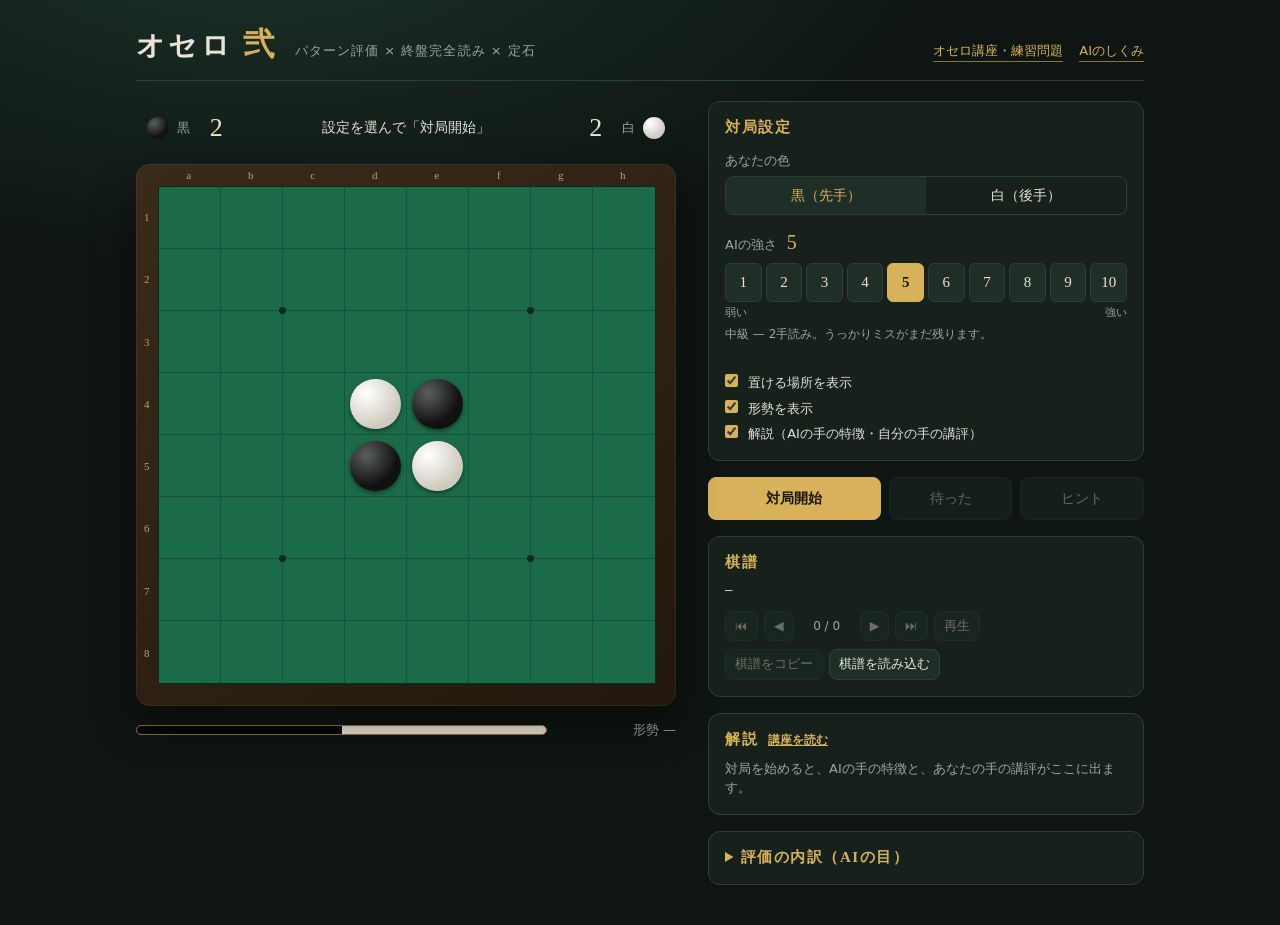
==== commit aad9e241: "UI fixes: level buttons, even grid lines, temporary pattern highlight, title link - Strength is chos" ====
--- a/index.html
+++ b/index.html
@@ -9,7 +9,7 @@
 <body>
   <main class="app">
     <header class="masthead">
-      <h1>オセロ <span class="ni">弐</span></h1>
+      <h1><a href="index.html" title="最初の画面に戻る（再読み込み）">オセロ <span class="ni">弐</span></a></h1>
       <p class="tagline">パターン評価 × 終盤完全読み × 定石</p>
       <nav class="nav"><a href="lessons.html">オセロ講座・練習問題</a><a href="about.html">AIのしくみ</a></nav>
     </header>
@@ -49,8 +49,8 @@
     </section>
 
     <aside class="panel">
-      <fieldset class="group" id="settings">
-        <legend>対局設定</legend>
+      <div class="group" id="settings">
+        <h2>対局設定</h2>
         <div class="row">
           <span class="label">あなたの色</span>
           <div class="seg" role="radiogroup" aria-label="あなたの色">
@@ -59,8 +59,9 @@
           </div>
         </div>
         <div class="row">
-          <label class="label" for="level">AIの強さ <output id="levelOut">5</output></label>
-          <input type="range" id="level" min="1" max="10" step="1" value="5">
+          <span class="label" id="levelLabel">AIの強さ <output id="levelOut">5</output></span>
+          <div class="levels" id="levels" role="radiogroup" aria-labelledby="levelLabel"></div>
+          <div class="level-scale" aria-hidden="true"><span>弱い</span><span>強い</span></div>
           <p class="level-desc" id="levelDesc"></p>
         </div>
         <div class="row checks">
@@ -68,7 +69,7 @@
           <label><input type="checkbox" id="showEval" checked> 形勢を表示</label>
           <label><input type="checkbox" id="showCoach" checked> 解説（AIの手の特徴・自分の手の講評）</label>
         </div>
-      </fieldset>
+      </div>
 
       <div class="actions">
         <button type="button" class="btn primary" id="start">対局開始</button>
--- a/css/style.css
+++ b/css/style.css
@@ -36,6 +36,8 @@
 .masthead { grid-area: head; display: flex; align-items: baseline; gap: 16px; flex-wrap: wrap; border-bottom: 1px solid var(--line); padding-bottom: 12px; }
 h1 { font-family: var(--serif); font-weight: 600; font-size: 28px; letter-spacing: .12em; }
 h1 .ni { color: var(--gold); font-size: 1.15em; }
+h1 a { color: inherit; text-decoration: none; }
+h1 a:focus-visible { outline: 2px solid var(--gold); outline-offset: 4px; }
 .tagline { color: var(--muted); font-size: 13px; letter-spacing: .08em; }
 
 .table { grid-area: table; width: 100%; max-width: 540px; min-width: 0; }
@@ -62,24 +64,35 @@
 .files span { flex: 1; text-align: center; }
 .ranks { left: 0; top: 22px; bottom: 22px; width: 22px; flex-direction: column; }
 .ranks span { flex: 1; display: grid; place-items: center; }
+/* The board width is snapped to a multiple of 8px and the grid lines are cell borders, so every
+   line is exactly 1px (a fractional cell size makes browsers draw lines of uneven thickness). */
 .board {
   display: grid;
   grid-template-columns: repeat(8, 1fr);
+  box-sizing: content-box;
+  width: 100%;
+  width: round(down, 100%, 8px);
+  margin: 0 auto;
   aspect-ratio: 1;
-  background: var(--felt-dark);
-  gap: 1px;
+  background: var(--felt);
   border: 1px solid #0c2b1d;
 }
 .cell {
   position: relative;
   background: var(--felt);
   border: 0;
+  border-right: 1px solid var(--felt-dark);
+  border-bottom: 1px solid var(--felt-dark);
   display: grid;
   place-items: center;
   aspect-ratio: 1;
+  min-width: 0;
+  padding: 0;
   cursor: default;
   -webkit-tap-highlight-color: transparent;
 }
+.cell:nth-child(8n) { border-right: 0; }
+.cell:nth-child(n+57) { border-bottom: 0; }
 .cell.legal { cursor: pointer; }
 .cell.legal::after { content: ""; width: 18%; height: 18%; border-radius: 50%; background: rgba(215, 178, 90, .75); }
 .cell.legal:hover::after, .cell.legal:focus-visible::after { width: 70%; height: 70%; background: rgba(215, 178, 90, .25); outline: 1px solid var(--gold); }
@@ -110,7 +123,7 @@
 
 .panel { grid-area: panel; display: grid; gap: 16px; }
 .group { border: 1px solid var(--line); border-radius: 12px; padding: 14px 16px 16px; background: var(--ink-2); }
-legend, .group h2 { font-family: var(--serif); font-size: 15px; font-weight: 600; letter-spacing: .1em; padding: 0 6px; color: var(--gold); }
+.group h2 { font-family: var(--serif); font-size: 15px; font-weight: 600; letter-spacing: .1em; padding: 0 6px; color: var(--gold); }
 .group h2 { padding: 0; margin-bottom: 8px; display: flex; gap: 10px; align-items: baseline; flex-wrap: wrap; }
 .opening { font-family: var(--sans); font-size: 12px; color: var(--text); letter-spacing: 0; }
 .row { margin-top: 12px; }
@@ -121,11 +134,18 @@
 .seg span { display: block; text-align: center; padding: 8px 6px; font-size: 14px; cursor: pointer; }
 .seg input:checked + span { background: var(--ink-3); color: var(--gold); }
 .seg input:focus-visible + span { outline: 2px solid var(--gold); outline-offset: -2px; }
-input[type=range] { width: 100%; accent-color: var(--gold); }
+.levels { display: grid; grid-template-columns: repeat(10, 1fr); gap: 4px; }
+.levels button { font: inherit; font-family: var(--serif); font-size: 15px; padding: 7px 0; color: var(--text); background: var(--ink-3); border: 1px solid var(--line); border-radius: 6px; cursor: pointer; }
+.levels button:hover:not(:disabled) { border-color: var(--gold-dim); }
+.levels button[aria-checked=true] { background: var(--gold); color: #1a1407; border-color: var(--gold); font-weight: 700; }
+.levels button:focus-visible { outline: 2px solid var(--gold); outline-offset: 2px; }
+.level-scale { display: flex; justify-content: space-between; font-size: 11px; color: var(--muted); margin-top: 3px; }
+#settings.locked .seg, #settings.locked .levels, #settings.locked .level-scale, #settings.locked .level-desc { opacity: .5; }
+#settings.locked .seg span, #settings.locked .levels button { cursor: not-allowed; }
 .level-desc { font-size: 12px; color: var(--muted); min-height: 3em; margin-top: 4px; }
 .checks { display: grid; gap: 6px; font-size: 13px; }
 .checks input { accent-color: var(--gold); margin-right: 6px; }
-fieldset:disabled { opacity: .55; }
+
 .actions { display: grid; grid-template-columns: 1.4fr 1fr 1fr; gap: 8px; }
 .btn { font: inherit; font-size: 14px; color: var(--text); background: var(--ink-3); border: 1px solid var(--line); padding: 10px 8px; border-radius: 8px; cursor: pointer; transition: background .15s, border-color .15s; }
 .btn:hover:not(:disabled) { border-color: var(--gold-dim); }
